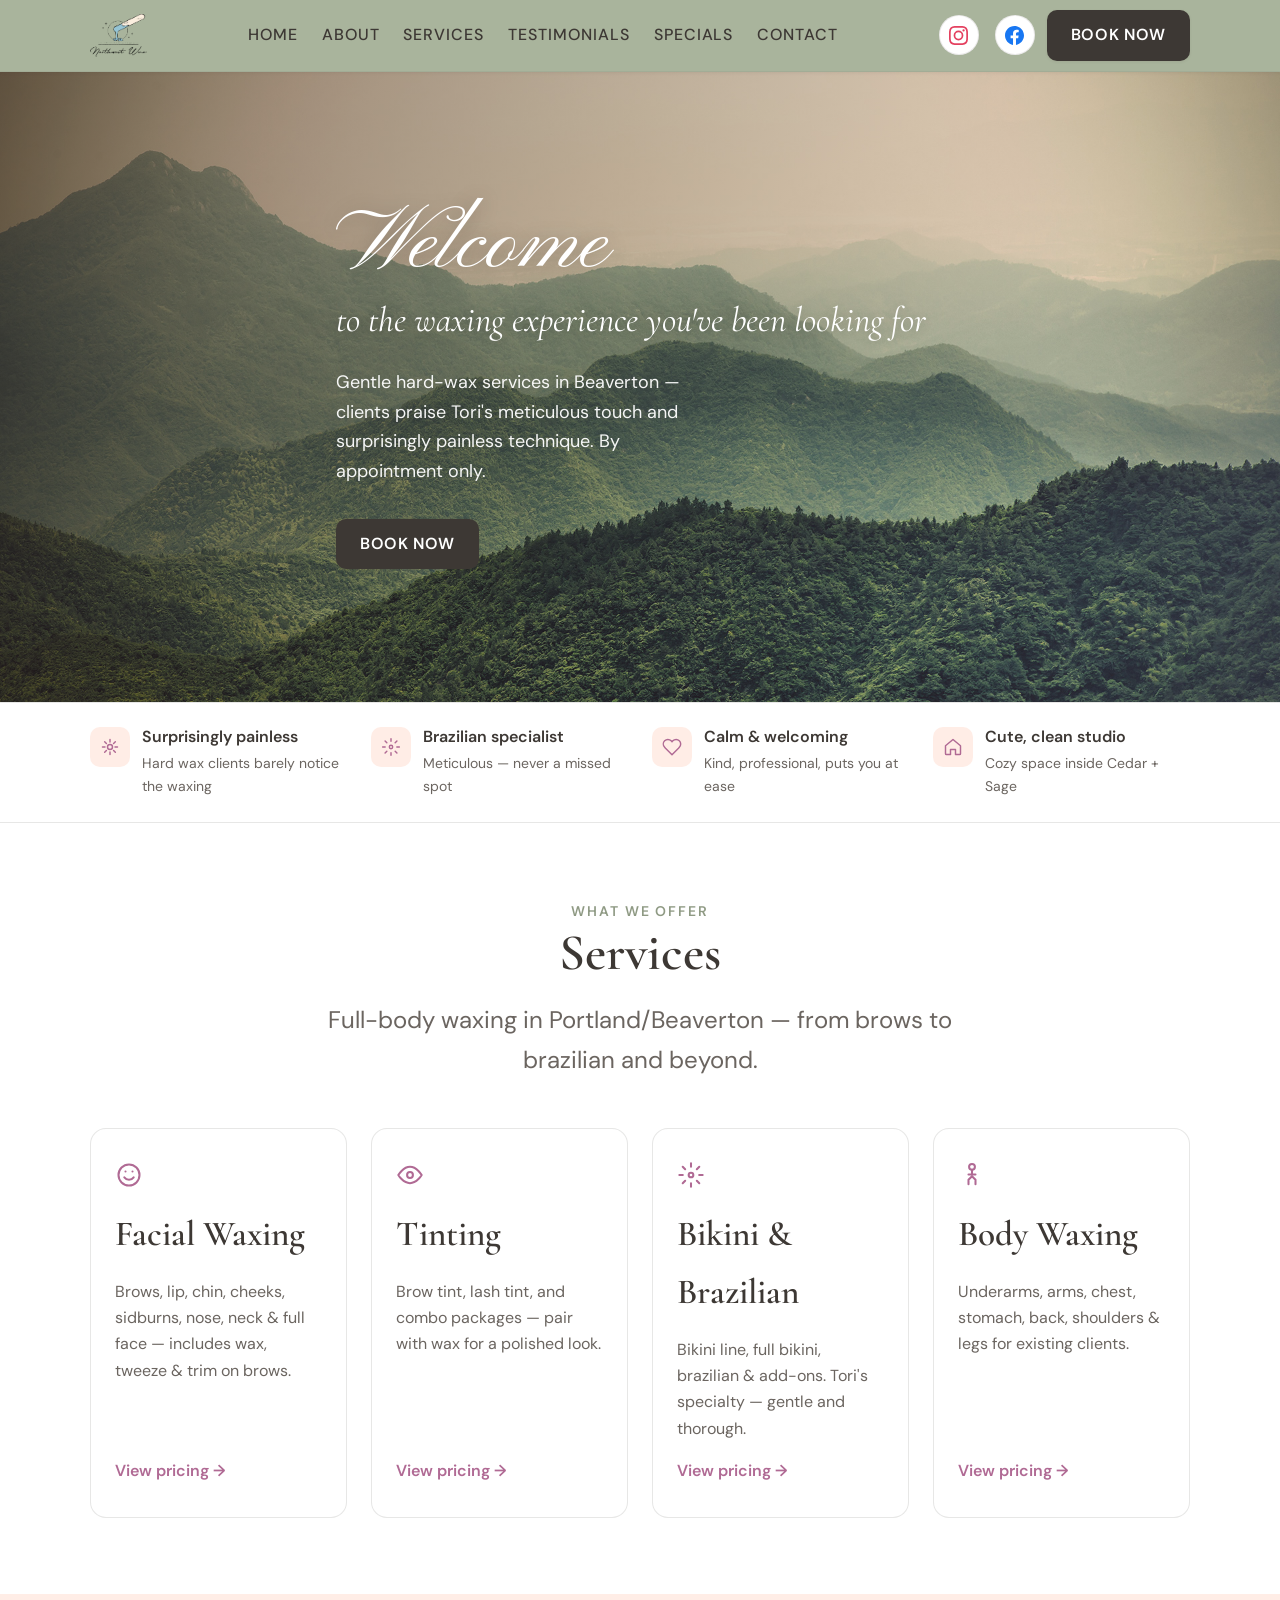
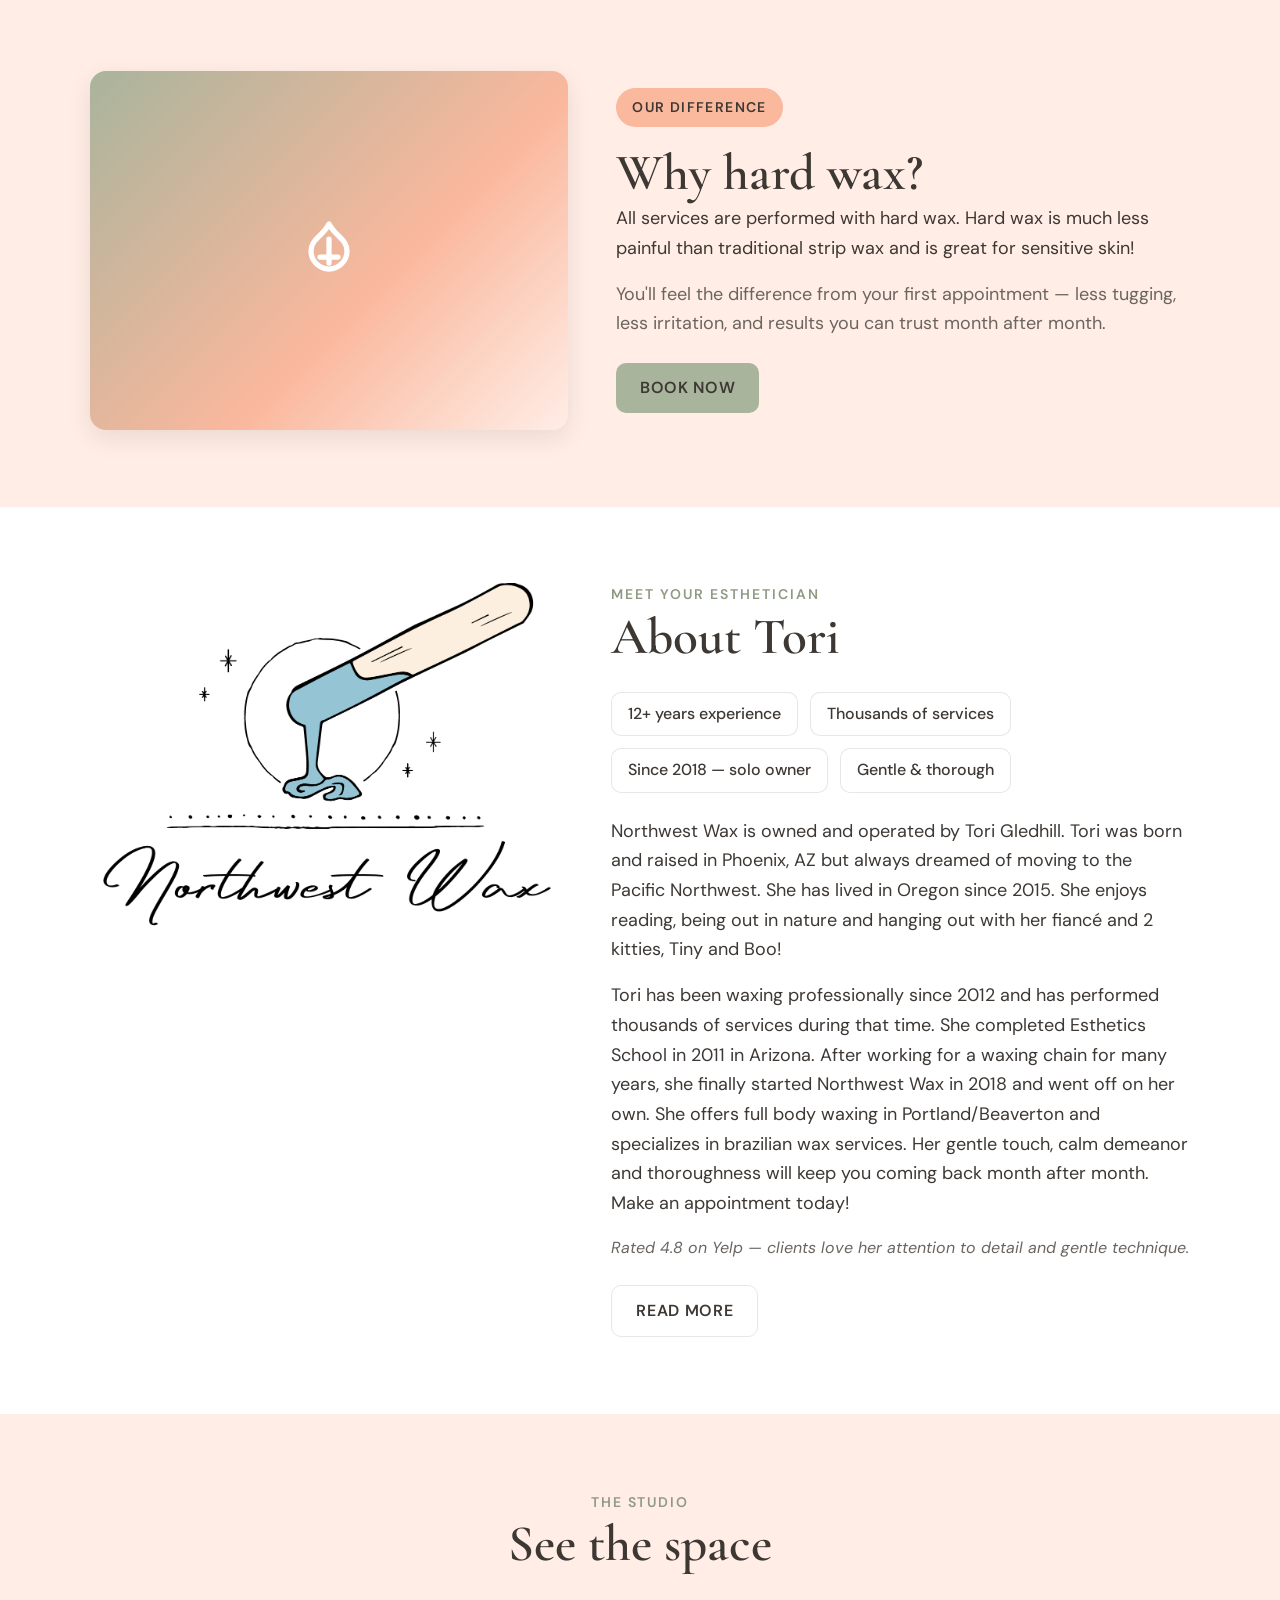
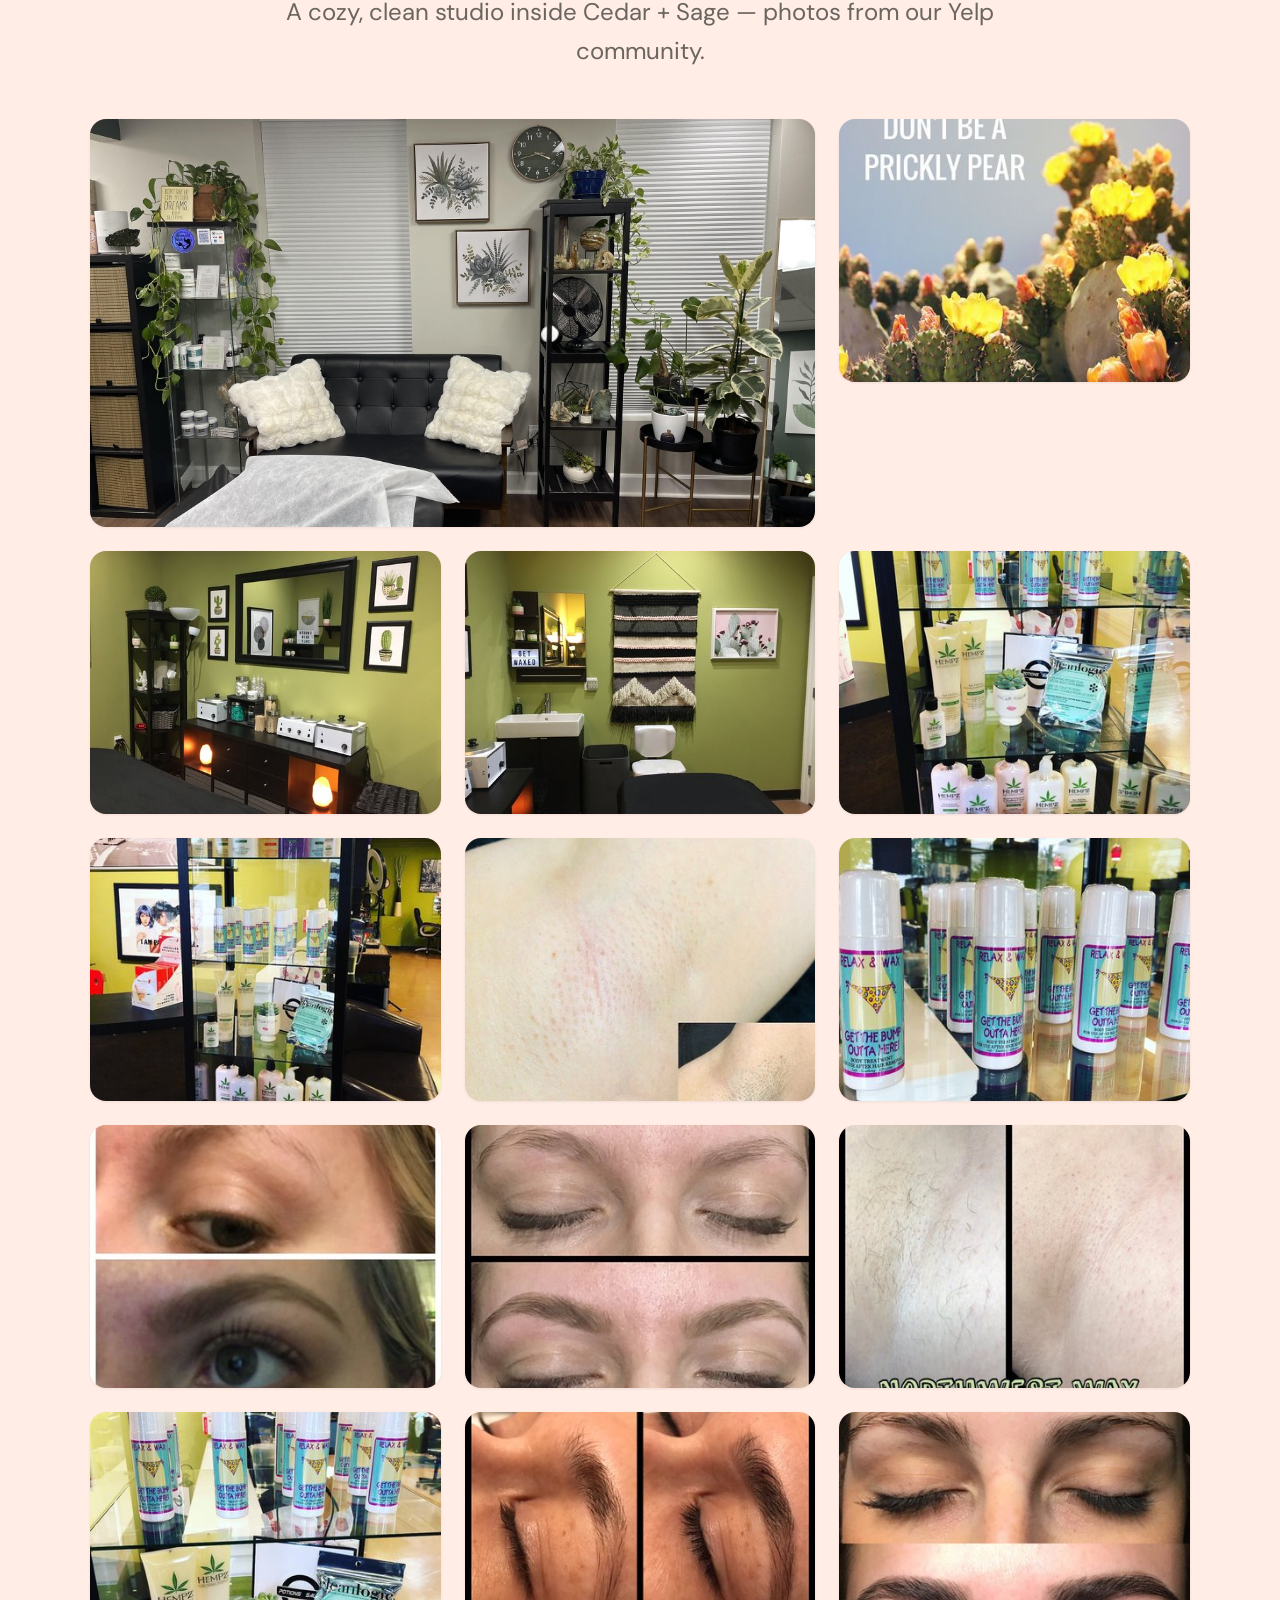
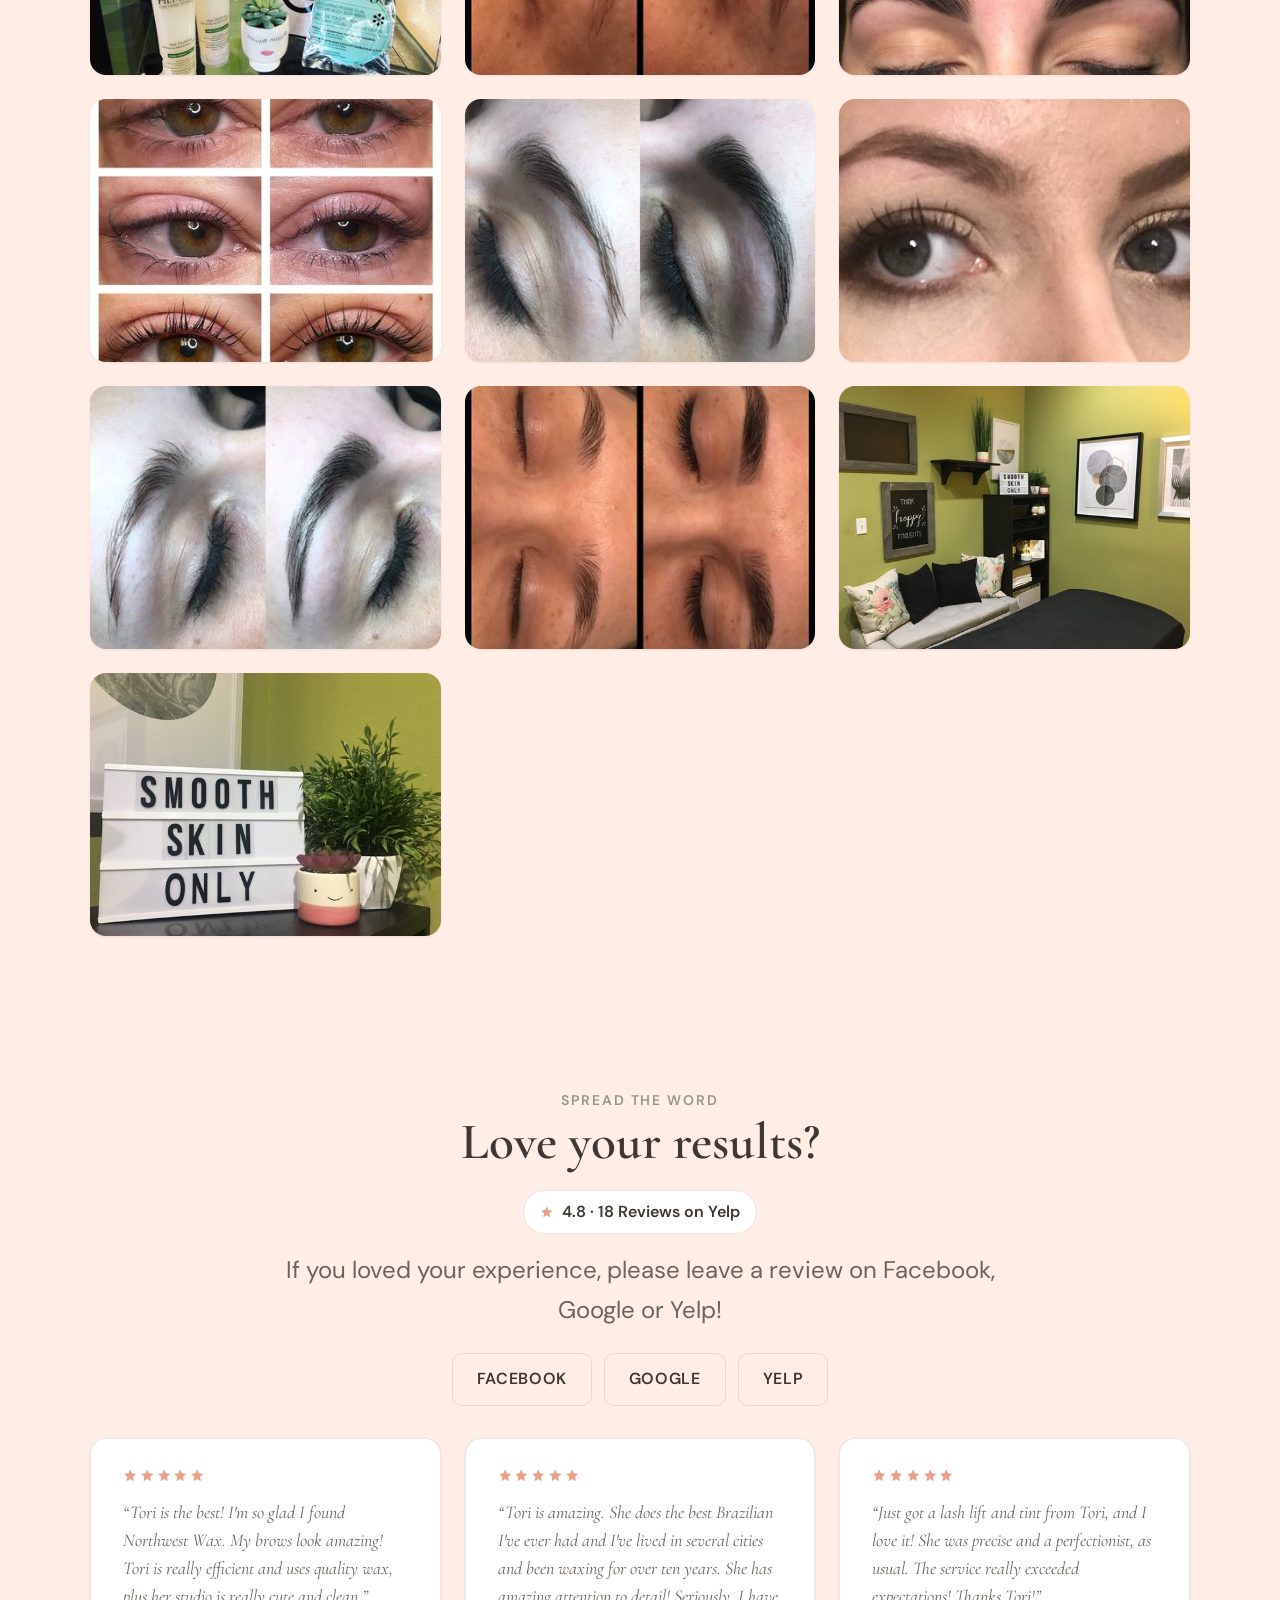
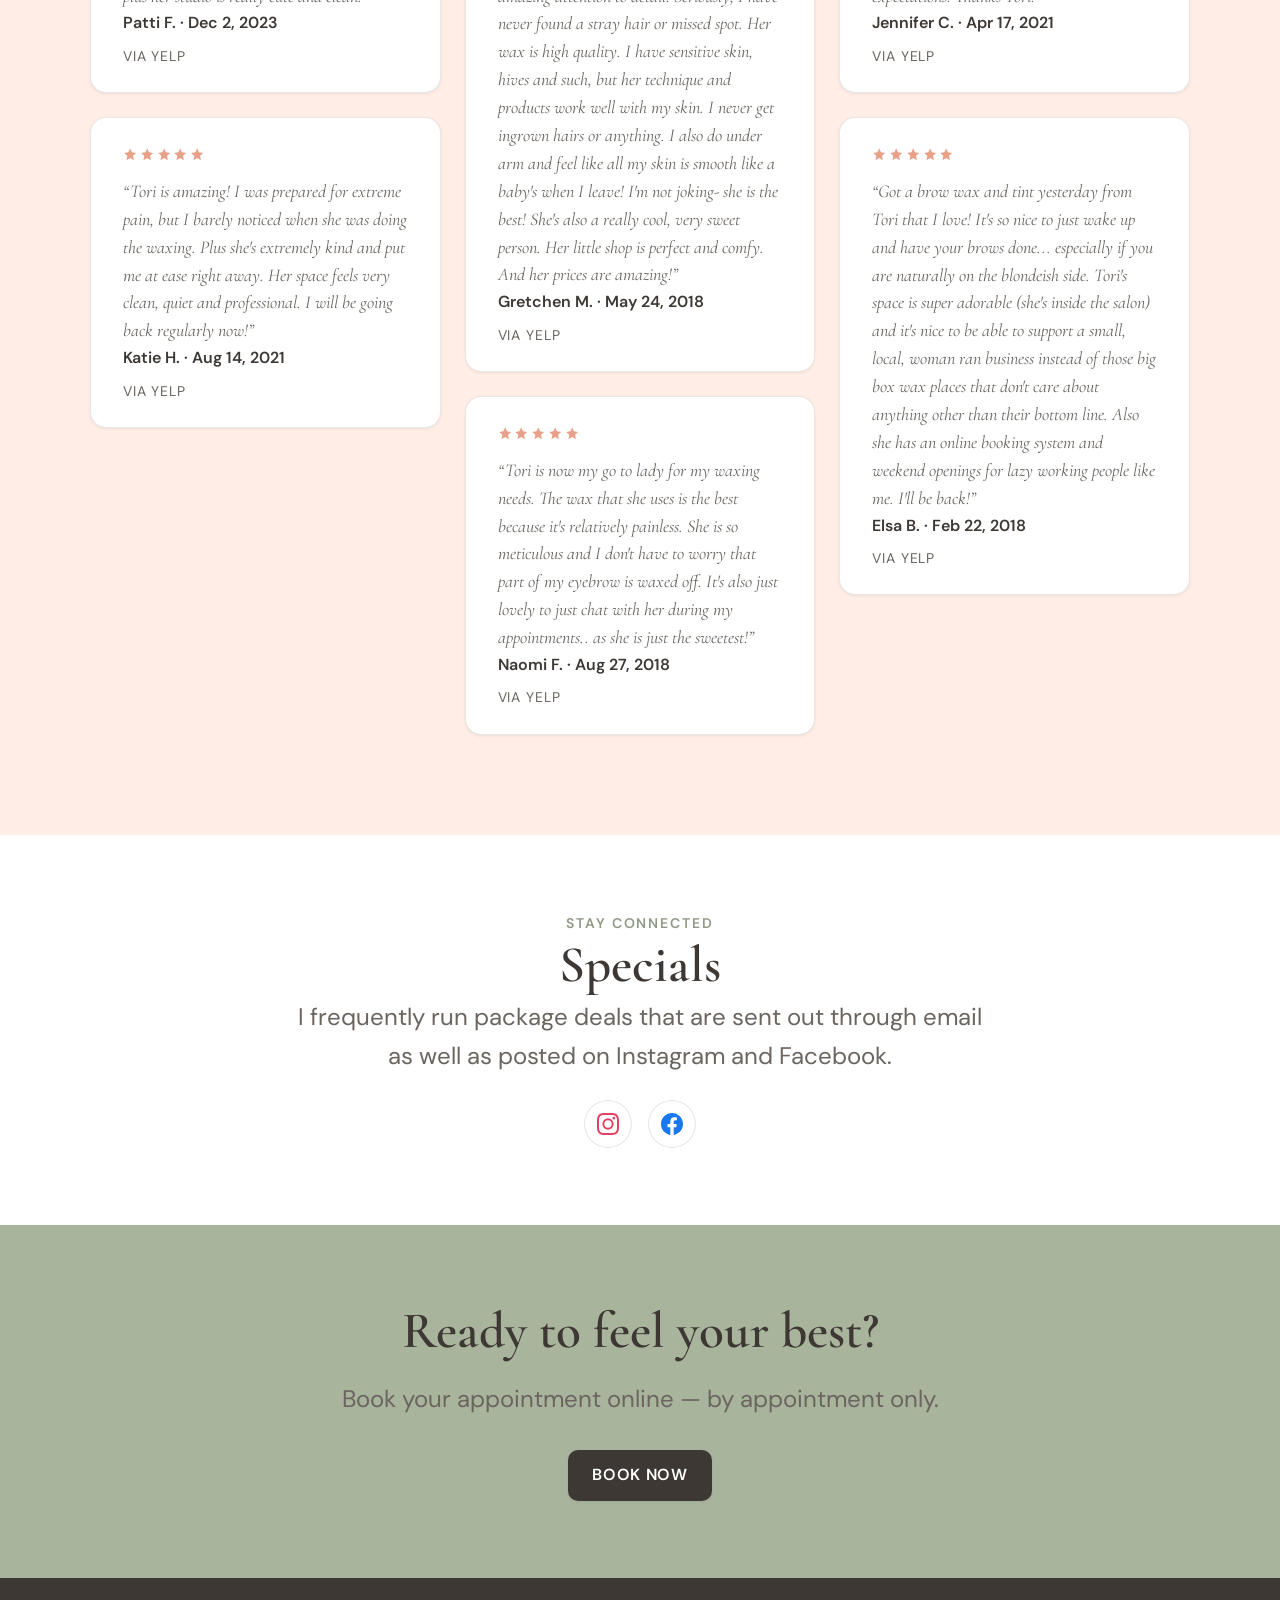
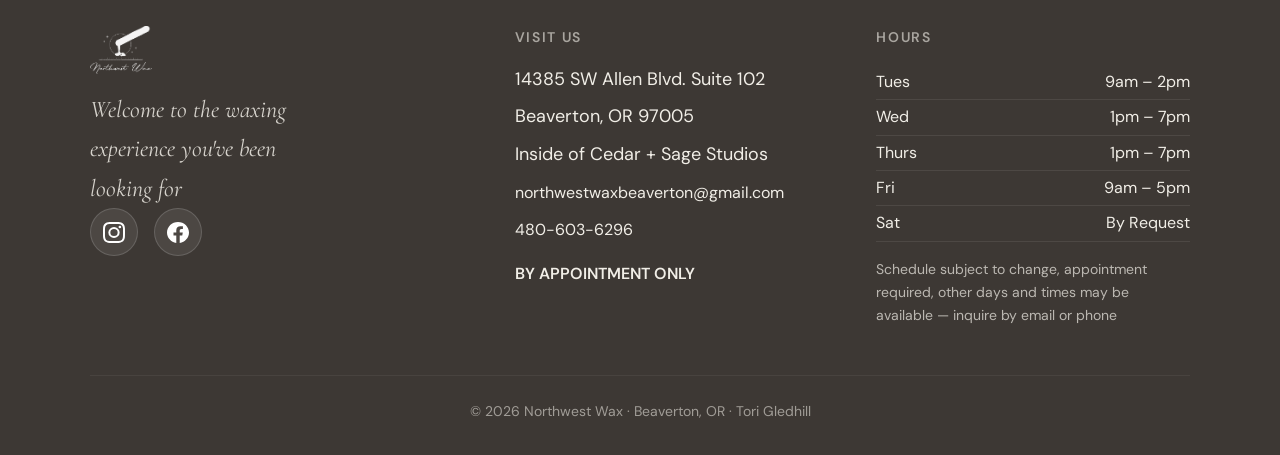
==== index.html @ 06c6ed5e "Initial commit: Northwest Wax website for Tori Gledhill. Static multi-page site with services, about" ====
<!DOCTYPE html>
<html lang="en">
<head>
  <meta charset="UTF-8">
  <meta name="viewport" content="width=device-width, initial-scale=1">
  <meta name="description" content="Northwest Wax in Beaverton, OR — professional waxing by Tori Gledhill. Hard wax, brazilian specialists, by appointment only. Book online.">
  <title>Northwest Wax | Beaverton | Tori Gledhill</title>
  <link rel="stylesheet" href="style.css">
  <link rel="icon" href="assets/images/logo.png" type="image/png">
</head>
<body>
  <svg class="svg-sprite" xmlns="http://www.w3.org/2000/svg" aria-hidden="true">
    <symbol id="icon-sparkle" viewBox="0 0 24 24" fill="none" stroke="currentColor" stroke-width="1.75" stroke-linecap="round" stroke-linejoin="round"><path d="M12 3v3M12 18v3M3 12h3M18 12h3M5.6 5.6l2.1 2.1M16.3 16.3l2.1 2.1M5.6 18.4l2.1-2.1M16.3 7.7l2.1-2.1"/><circle cx="12" cy="12" r="3"/></symbol>
    <symbol id="icon-flower" viewBox="0 0 24 24" fill="none" stroke="currentColor" stroke-width="1.75" stroke-linecap="round" stroke-linejoin="round"><circle cx="12" cy="12" r="2"/><path d="M12 2v3M12 19v3M2 12h3M19 12h3M4.9 4.9l2.1 2.1M17 17l2.1 2.1M4.9 19.1l2.1-2.1M17 7l2.1-2.1"/></symbol>
    <symbol id="icon-heart" viewBox="0 0 24 24" fill="none" stroke="currentColor" stroke-width="1.75" stroke-linecap="round" stroke-linejoin="round"><path d="M20.8 4.6a5.5 5.5 0 0 0-7.8 0L12 5.7l-1-1.1a5.5 5.5 0 0 0-7.8 7.8l1 1.1L12 21.2l7.8-7.8 1-1.1a5.5 5.5 0 0 0 0-7.8z"/></symbol>
    <symbol id="icon-home" viewBox="0 0 24 24" fill="none" stroke="currentColor" stroke-width="1.75" stroke-linecap="round" stroke-linejoin="round"><path d="M3 10.5 12 3l9 7.5V20a1 1 0 0 1-1 1h-5v-6H9v6H4a1 1 0 0 1-1-1z"/></symbol>
    <symbol id="icon-face" viewBox="0 0 24 24" fill="none" stroke="currentColor" stroke-width="1.75" stroke-linecap="round" stroke-linejoin="round"><circle cx="12" cy="12" r="9"/><path d="M8 14s1.5 2 4 2 4-2 4-2"/><line x1="9" y1="9" x2="9.01" y2="9"/><line x1="15" y1="9" x2="15.01" y2="9"/></symbol>
    <symbol id="icon-eye" viewBox="0 0 24 24" fill="none" stroke="currentColor" stroke-width="1.75" stroke-linecap="round" stroke-linejoin="round"><path d="M2 12s4-7 10-7 10 7 10 7-4 7-10 7S2 12 2 12z"/><circle cx="12" cy="12" r="2.5"/></symbol>
    <symbol id="icon-body" viewBox="0 0 24 24" fill="none" stroke="currentColor" stroke-width="1.75" stroke-linecap="round" stroke-linejoin="round"><circle cx="12" cy="5" r="2.5"/><path d="M12 7.5v4M9 20v-4l3-3 3 3v4"/><path d="M9 11.5h6"/></symbol>
    <symbol id="icon-wax" viewBox="0 0 24 24" fill="none" stroke="currentColor" stroke-width="1.75" stroke-linecap="round" stroke-linejoin="round"><path d="M12 3c-2 4-6 5-6 9a6 6 0 0 0 12 0c0-4-4-5-6-9z"/><path d="M12 8v8M9 14h6"/></symbol>
    <symbol id="icon-star" viewBox="0 0 24 24"><path fill="currentColor" d="M12 2l2.9 6.9L22 10.2l-5.2 4.5L18.2 22 12 18.2 5.8 22l1.4-7.3L2 10.2l7.1-1.3z"/></symbol>
  </svg>
  <header class="site-header">
    <div class="container site-header__inner">
      <a href="index.html" class="site-logo" aria-label="Northwest Wax home">
        <img src="assets/images/logo.png" alt="Northwest Wax logo" width="1146" height="883">
      </a>

      <nav class="site-nav" aria-label="Main navigation">
        <a href="index.html" data-nav class="is-active">Home</a>
        <a href="about.html" data-nav>About</a>
        <a href="services.html" data-nav>Services</a>
        <a href="#reviews" data-nav>Testimonials</a>
        <a href="#specials" data-nav>Specials</a>
        <a href="contact.html" data-nav>Contact</a>
      </nav>

      <div class="site-header__actions">
        <div class="header-social social-links" aria-label="Follow us on social media">
          <a href="https://www.instagram.com/northwestwax" class="social-link" target="_blank" rel="noopener noreferrer" aria-label="Instagram">
            <img src="assets/images/social-instagram.svg" alt="" class="social-icon" width="24" height="24">
          </a>
          <a href="https://www.facebook.com/northwestwaxbeaverton/" class="social-link" target="_blank" rel="noopener noreferrer" aria-label="Facebook">
            <img src="assets/images/social-facebook.svg" alt="" class="social-icon" width="24" height="24">
          </a>
        </div>
        <a href="https://my-site-103202-105206.square.site/" class="btn btn-primary site-header__cta" data-book>Book Now</a>
        <button type="button" class="nav-toggle" aria-label="Open menu" aria-expanded="false" aria-controls="mobile-nav">
          <span></span>
          <span></span>
          <span></span>
        </button>
      </div>
    </div>
  </header>

  <div class="nav-drawer" id="mobile-nav" aria-hidden="true">
    <div class="nav-drawer__backdrop" tabindex="-1"></div>
    <nav class="nav-drawer__panel" aria-label="Mobile navigation">
      <a href="index.html">Home</a>
      <a href="about.html">About</a>
      <a href="services.html">Services</a>
      <a href="#reviews">Testimonials</a>
      <a href="#specials">Specials</a>
      <a href="contact.html">Contact</a>
      <div class="nav-drawer__social social-links" aria-label="Follow us on social media">
        <a href="https://www.instagram.com/northwestwax" class="social-link" target="_blank" rel="noopener noreferrer" aria-label="Instagram">
          <img src="assets/images/social-instagram.svg" alt="" class="social-icon" width="24" height="24">
        </a>
        <a href="https://www.facebook.com/northwestwaxbeaverton/" class="social-link" target="_blank" rel="noopener noreferrer" aria-label="Facebook">
          <img src="assets/images/social-facebook.svg" alt="" class="social-icon" width="24" height="24">
        </a>
      </div>
      <a href="https://my-site-103202-105206.square.site/" class="btn btn-primary btn--block-mobile" data-book>Book Now</a>
    </nav>
  </div>

  <main>
    <!-- Hero -->
    <section class="hero" id="home" aria-label="Welcome">
      <div class="hero__bg" aria-hidden="true">
        <img src="assets/images/hero-bg.jpg" alt="" width="1920" height="1280" loading="eager">
        <div class="hero__overlay"></div>
      </div>
      <div class="container hero__content reveal">
        <p class="hero__welcome">Welcome</p>
        <h1 class="hero__tagline">to the waxing experience you've been looking for</h1>
        <p class="hero__sub">Gentle hard-wax services in Beaverton — clients praise Tori's meticulous touch and surprisingly painless technique. By appointment only.</p>
        <a href="https://my-site-103202-105206.square.site/" class="btn btn-primary btn--block-mobile" data-book>Book Now</a>
      </div>
    </section>

    <!-- Trust bar -->
    <section class="trust-bar" aria-label="Why choose Northwest Wax">
      <div class="container trust-bar__grid reveal">
        <div class="trust-item">
          <div class="trust-item__icon" aria-hidden="true"><svg class="ui-icon" viewBox="0 0 24 24" aria-hidden="true"><use href="#icon-sparkle"/></svg></div>
          <div>
            <p class="trust-item__title">Surprisingly painless</p>
            <p class="trust-item__text">Hard wax clients barely notice the waxing</p>
          </div>
        </div>
        <div class="trust-item">
          <div class="trust-item__icon" aria-hidden="true"><svg class="ui-icon" viewBox="0 0 24 24" aria-hidden="true"><use href="#icon-flower"/></svg></div>
          <div>
            <p class="trust-item__title">Brazilian specialist</p>
            <p class="trust-item__text">Meticulous — never a missed spot</p>
          </div>
        </div>
        <div class="trust-item">
          <div class="trust-item__icon" aria-hidden="true"><svg class="ui-icon" viewBox="0 0 24 24" aria-hidden="true"><use href="#icon-heart"/></svg></div>
          <div>
            <p class="trust-item__title">Calm &amp; welcoming</p>
            <p class="trust-item__text">Kind, professional, puts you at ease</p>
          </div>
        </div>
        <div class="trust-item">
          <div class="trust-item__icon" aria-hidden="true"><svg class="ui-icon" viewBox="0 0 24 24" aria-hidden="true"><use href="#icon-home"/></svg></div>
          <div>
            <p class="trust-item__title">Cute, clean studio</p>
            <p class="trust-item__text">Cozy space inside Cedar + Sage</p>
          </div>
        </div>
      </div>
    </section>

    <!-- Services overview -->
    <section class="section section--surface" id="services" aria-labelledby="services-heading">
      <div class="container">
        <header class="section__header reveal">
          <p class="section-label">What we offer</p>
          <h2 class="section-title" id="services-heading">Services</h2>
          <p class="section-lead">Full-body waxing in Portland/Beaverton — from brows to brazilian and beyond.</p>
        </header>

        <div class="services-grid">
          <article class="service-card reveal">
            <div class="service-card__icon" aria-hidden="true"><svg class="ui-icon ui-icon--lg" viewBox="0 0 24 24" aria-hidden="true"><use href="#icon-face"/></svg></div>
            <h3 class="service-card__title">Facial Waxing</h3>
            <p class="service-card__desc">Brows, lip, chin, cheeks, sidburns, nose, neck &amp; full face — includes wax, tweeze &amp; trim on brows.</p>
            <a href="services.html#facial" class="service-card__link">View pricing →</a>
          </article>
          <article class="service-card reveal">
            <div class="service-card__icon" aria-hidden="true"><svg class="ui-icon ui-icon--lg" viewBox="0 0 24 24" aria-hidden="true"><use href="#icon-eye"/></svg></div>
            <h3 class="service-card__title">Tinting</h3>
            <p class="service-card__desc">Brow tint, lash tint, and combo packages — pair with wax for a polished look.</p>
            <a href="services.html#tinting" class="service-card__link">View pricing →</a>
          </article>
          <article class="service-card reveal">
            <div class="service-card__icon" aria-hidden="true"><svg class="ui-icon ui-icon--lg" viewBox="0 0 24 24" aria-hidden="true"><use href="#icon-flower"/></svg></div>
            <h3 class="service-card__title">Bikini &amp; Brazilian</h3>
            <p class="service-card__desc">Bikini line, full bikini, brazilian &amp; add-ons. Tori's specialty — gentle and thorough.</p>
            <a href="services.html#bikini" class="service-card__link">View pricing →</a>
          </article>
          <article class="service-card reveal">
            <div class="service-card__icon" aria-hidden="true"><svg class="ui-icon ui-icon--lg" viewBox="0 0 24 24" aria-hidden="true"><use href="#icon-body"/></svg></div>
            <h3 class="service-card__title">Body Waxing</h3>
            <p class="service-card__desc">Underarms, arms, chest, stomach, back, shoulders &amp; legs for existing clients.</p>
            <a href="services.html#body" class="service-card__link">View pricing →</a>
          </article>
        </div>
      </div>
    </section>

    <!-- Hard wax feature -->
    <section class="section section--alt" id="hard-wax" aria-labelledby="hard-wax-heading">
      <div class="container feature-block reveal">
        <div class="feature-block__visual" aria-hidden="true"><svg class="ui-icon ui-icon--xl" viewBox="0 0 24 24" aria-hidden="true"><use href="#icon-wax"/></svg></div>
        <div>
          <span class="feature-block__badge">Our difference</span>
          <h2 class="section-title" id="hard-wax-heading">Why hard wax?</h2>
          <p>All services are performed with hard wax. Hard wax is much less painful than traditional strip wax and is great for sensitive skin!</p>
          <p style="margin-top: var(--space-4); color: var(--color-text-muted);">You'll feel the difference from your first appointment — less tugging, less irritation, and results you can trust month after month.</p>
          <a href="https://my-site-103202-105206.square.site/" class="btn btn-secondary" style="margin-top: var(--space-6);" data-book>Book Now</a>
        </div>
      </div>
    </section>

    <!-- About Tori -->
    <section class="section section--surface" id="about" aria-labelledby="about-heading">
      <div class="container about-grid">
        <div class="about-photo about-photo--logo reveal" aria-hidden="true">
          <img src="assets/images/logo.png" alt="" width="1146" height="883" loading="lazy">
        </div>
        <div class="reveal">
          <p class="section-label">Meet your esthetician</p>
          <h2 class="section-title" id="about-heading">About Tori</h2>
          <div class="about-highlights">
            <span class="about-highlight">12+ years experience</span>
            <span class="about-highlight">Thousands of services</span>
            <span class="about-highlight">Since 2018 — solo owner</span>
            <span class="about-highlight">Gentle &amp; thorough</span>
          </div>
          <div class="about-bio">
            <p>Northwest Wax is owned and operated by Tori Gledhill. Tori was born and raised in Phoenix, AZ but always dreamed of moving to the Pacific Northwest. She has lived in Oregon since 2015. She enjoys reading, being out in nature and hanging out with her fiancé and 2 kitties, Tiny and Boo!</p>
            <p>Tori has been waxing professionally since 2012 and has performed thousands of services during that time. She completed Esthetics School in 2011 in Arizona. After working for a waxing chain for many years, she finally started Northwest Wax in 2018 and went off on her own. She offers full body waxing in Portland/Beaverton and specializes in brazilian wax services. Her gentle touch, calm demeanor and thoroughness will keep you coming back month after month. Make an appointment today!</p>
          </div>
          <p style="margin-top: var(--space-4); font-size: var(--text-sm); color: var(--color-text-muted); font-style: italic;">Rated 4.8 on Yelp — clients love her attention to detail and gentle technique.</p>
          <a href="about.html" class="btn btn-outline" style="margin-top: var(--space-6);">Read more</a>
        </div>
      </div>
    </section>

    <!-- Gallery -->
    <section class="section section--alt" id="gallery" aria-labelledby="gallery-heading">
      <div class="container">
        <header class="section__header reveal">
          <p class="section-label">The studio</p>
          <h2 class="section-title" id="gallery-heading">See the space</h2>
          <p class="section-lead">A cozy, clean studio inside Cedar + Sage — photos from our Yelp community.</p>
        </header>
        <div class="photo-gallery reveal">
          <figure class="photo-gallery__item photo-gallery__item--featured">
            <img src="assets/images/studio-interior.jpg" alt="Northwest Wax treatment room with seating area, plants, and product display inside Cedar + Sage Studios" width="1024" height="768" loading="lazy">
          </figure>
          <figure class="photo-gallery__item"><img src="assets/images/yelp/yelp-photo-01.jpg" alt="Northwest Wax studio photo 1" width="600" height="450" loading="lazy"></figure>
          <figure class="photo-gallery__item"><img src="assets/images/yelp/yelp-photo-02.jpg" alt="Northwest Wax studio photo 2" width="600" height="450" loading="lazy"></figure>
          <figure class="photo-gallery__item"><img src="assets/images/yelp/yelp-photo-03.jpg" alt="Northwest Wax studio photo 3" width="600" height="450" loading="lazy"></figure>
          <figure class="photo-gallery__item"><img src="assets/images/yelp/yelp-photo-04.jpg" alt="Northwest Wax studio photo 4" width="600" height="450" loading="lazy"></figure>
          <figure class="photo-gallery__item"><img src="assets/images/yelp/yelp-photo-05.jpg" alt="Northwest Wax studio photo 5" width="600" height="450" loading="lazy"></figure>
          <figure class="photo-gallery__item"><img src="assets/images/yelp/yelp-photo-06.jpg" alt="Northwest Wax studio photo 6" width="600" height="450" loading="lazy"></figure>
          <figure class="photo-gallery__item"><img src="assets/images/yelp/yelp-photo-07.jpg" alt="Northwest Wax studio photo 7" width="600" height="450" loading="lazy"></figure>
          <figure class="photo-gallery__item"><img src="assets/images/yelp/yelp-photo-08.jpg" alt="Northwest Wax studio photo 8" width="600" height="450" loading="lazy"></figure>
          <figure class="photo-gallery__item"><img src="assets/images/yelp/yelp-photo-09.jpg" alt="Northwest Wax studio photo 9" width="600" height="450" loading="lazy"></figure>
          <figure class="photo-gallery__item"><img src="assets/images/yelp/yelp-photo-10.jpg" alt="Northwest Wax studio photo 10" width="600" height="450" loading="lazy"></figure>
          <figure class="photo-gallery__item"><img src="assets/images/yelp/yelp-photo-11.jpg" alt="Northwest Wax studio photo 11" width="600" height="450" loading="lazy"></figure>
          <figure class="photo-gallery__item"><img src="assets/images/yelp/yelp-photo-12.jpg" alt="Northwest Wax studio photo 12" width="600" height="450" loading="lazy"></figure>
          <figure class="photo-gallery__item"><img src="assets/images/yelp/yelp-photo-13.jpg" alt="Northwest Wax studio photo 13" width="600" height="450" loading="lazy"></figure>
          <figure class="photo-gallery__item"><img src="assets/images/yelp/yelp-photo-14.jpg" alt="Northwest Wax studio photo 14" width="600" height="450" loading="lazy"></figure>
          <figure class="photo-gallery__item"><img src="assets/images/yelp/yelp-photo-15.jpg" alt="Northwest Wax studio photo 15" width="600" height="450" loading="lazy"></figure>
          <figure class="photo-gallery__item"><img src="assets/images/yelp/yelp-photo-16.jpg" alt="Northwest Wax studio photo 16" width="600" height="450" loading="lazy"></figure>
          <figure class="photo-gallery__item"><img src="assets/images/yelp/yelp-photo-17.jpg" alt="Northwest Wax studio photo 17" width="600" height="450" loading="lazy"></figure>
          <figure class="photo-gallery__item"><img src="assets/images/yelp/yelp-photo-18.jpg" alt="Northwest Wax studio photo 18" width="600" height="450" loading="lazy"></figure>
          <figure class="photo-gallery__item"><img src="assets/images/yelp/yelp-photo-19.jpg" alt="Northwest Wax studio photo 19" width="600" height="450" loading="lazy"></figure>
          <figure class="photo-gallery__item"><img src="assets/images/yelp/yelp-photo-20.jpg" alt="Northwest Wax studio photo 20" width="600" height="450" loading="lazy"></figure>
        </div>
      </div>
    </section>

    <!-- Reviews -->
    <section class="section section--alt" id="reviews" aria-labelledby="reviews-heading">
      <div class="container">
        <header class="reviews-cta reveal">
          <p class="section-label">Spread the word</p>
          <h2 class="section-title" id="reviews-heading">Love your results?</h2>
          <a href="https://www.yelp.com/biz/northwest-wax-beaverton-2" class="yelp-badge" target="_blank" rel="noopener noreferrer"><span class="star-rating" aria-hidden="true"><svg class="ui-icon" viewBox="0 0 24 24" aria-hidden="true"><use href="#icon-star"/></svg></span> 4.8 · 18 Reviews on Yelp</a>
          <p class="section-lead">If you loved your experience, please leave a review on Facebook, Google or Yelp!</p>
          <div class="review-buttons">
            <a href="https://www.facebook.com/northwestwaxbeaverton/" class="btn btn-outline" target="_blank" rel="noopener noreferrer">Facebook</a>
            <a href="https://www.google.com/maps/search/?api=1&amp;query=Northwest+Wax+Beaverton+14385+SW+Allen+Blvd" class="btn btn-outline" target="_blank" rel="noopener noreferrer">Google</a>
            <a href="https://www.yelp.com/biz/northwest-wax-beaverton-2" class="btn btn-outline" target="_blank" rel="noopener noreferrer">Yelp</a>
          </div>
        </header>

        <div class="testimonials">
          <article class="testimonial-card reveal">
            <div class="testimonial-card__stars star-rating" aria-label="5 out of 5 stars"><svg class="ui-icon" viewBox="0 0 24 24" aria-hidden="true"><use href="#icon-star"/></svg><svg class="ui-icon" viewBox="0 0 24 24" aria-hidden="true"><use href="#icon-star"/></svg><svg class="ui-icon" viewBox="0 0 24 24" aria-hidden="true"><use href="#icon-star"/></svg><svg class="ui-icon" viewBox="0 0 24 24" aria-hidden="true"><use href="#icon-star"/></svg><svg class="ui-icon" viewBox="0 0 24 24" aria-hidden="true"><use href="#icon-star"/></svg></div>
            <blockquote class="testimonial-card__quote">Tori is the best! I'm so glad I found Northwest Wax. My brows look amazing! Tori is really efficient and uses quality wax, plus her studio is really cute and clean.</blockquote>
            <p class="testimonial-card__author">Patti F. · Dec 2, 2023</p>
            <p class="testimonial-card__source">via Yelp</p>
          </article>
          <article class="testimonial-card reveal">
            <div class="testimonial-card__stars star-rating" aria-label="5 out of 5 stars"><svg class="ui-icon" viewBox="0 0 24 24" aria-hidden="true"><use href="#icon-star"/></svg><svg class="ui-icon" viewBox="0 0 24 24" aria-hidden="true"><use href="#icon-star"/></svg><svg class="ui-icon" viewBox="0 0 24 24" aria-hidden="true"><use href="#icon-star"/></svg><svg class="ui-icon" viewBox="0 0 24 24" aria-hidden="true"><use href="#icon-star"/></svg><svg class="ui-icon" viewBox="0 0 24 24" aria-hidden="true"><use href="#icon-star"/></svg></div>
            <blockquote class="testimonial-card__quote">Tori is amazing! I was prepared for extreme pain, but I barely noticed when she was doing the waxing. Plus she's extremely kind and put me at ease right away. Her space feels very clean, quiet and professional. I will be going back regularly now!</blockquote>
            <p class="testimonial-card__author">Katie H. · Aug 14, 2021</p>
            <p class="testimonial-card__source">via Yelp</p>
          </article>
          <article class="testimonial-card reveal">
            <div class="testimonial-card__stars star-rating" aria-label="5 out of 5 stars"><svg class="ui-icon" viewBox="0 0 24 24" aria-hidden="true"><use href="#icon-star"/></svg><svg class="ui-icon" viewBox="0 0 24 24" aria-hidden="true"><use href="#icon-star"/></svg><svg class="ui-icon" viewBox="0 0 24 24" aria-hidden="true"><use href="#icon-star"/></svg><svg class="ui-icon" viewBox="0 0 24 24" aria-hidden="true"><use href="#icon-star"/></svg><svg class="ui-icon" viewBox="0 0 24 24" aria-hidden="true"><use href="#icon-star"/></svg></div>
            <blockquote class="testimonial-card__quote">Tori is amazing. She does the best Brazilian I've ever had and I've lived in several cities and been waxing for over ten years. She has amazing attention to detail! Seriously, I have never found a stray hair or missed spot. Her wax is high quality. I have sensitive skin, hives and such, but her technique and products work well with my skin. I never get ingrown hairs or anything. I also do under arm and feel like all my skin is smooth like a baby's when I leave! I'm not joking- she is the best! She's also a really cool, very sweet person. Her little shop is perfect and comfy. And her prices are amazing!</blockquote>
            <p class="testimonial-card__author">Gretchen M. · May 24, 2018</p>
            <p class="testimonial-card__source">via Yelp</p>
          </article>
          <article class="testimonial-card reveal">
            <div class="testimonial-card__stars star-rating" aria-label="5 out of 5 stars"><svg class="ui-icon" viewBox="0 0 24 24" aria-hidden="true"><use href="#icon-star"/></svg><svg class="ui-icon" viewBox="0 0 24 24" aria-hidden="true"><use href="#icon-star"/></svg><svg class="ui-icon" viewBox="0 0 24 24" aria-hidden="true"><use href="#icon-star"/></svg><svg class="ui-icon" viewBox="0 0 24 24" aria-hidden="true"><use href="#icon-star"/></svg><svg class="ui-icon" viewBox="0 0 24 24" aria-hidden="true"><use href="#icon-star"/></svg></div>
            <blockquote class="testimonial-card__quote">Tori is now my go to lady for my waxing needs. The wax that she uses is the best because it's relatively painless. She is so meticulous and I don't have to worry that part of my eyebrow is waxed off. It's also just lovely to just chat with her during my appointments.. as she is just the sweetest!</blockquote>
            <p class="testimonial-card__author">Naomi F. · Aug 27, 2018</p>
            <p class="testimonial-card__source">via Yelp</p>
          </article>
          <article class="testimonial-card reveal">
            <div class="testimonial-card__stars star-rating" aria-label="5 out of 5 stars"><svg class="ui-icon" viewBox="0 0 24 24" aria-hidden="true"><use href="#icon-star"/></svg><svg class="ui-icon" viewBox="0 0 24 24" aria-hidden="true"><use href="#icon-star"/></svg><svg class="ui-icon" viewBox="0 0 24 24" aria-hidden="true"><use href="#icon-star"/></svg><svg class="ui-icon" viewBox="0 0 24 24" aria-hidden="true"><use href="#icon-star"/></svg><svg class="ui-icon" viewBox="0 0 24 24" aria-hidden="true"><use href="#icon-star"/></svg></div>
            <blockquote class="testimonial-card__quote">Just got a lash lift and tint from Tori, and I love it! She was precise and a perfectionist, as usual. The service really exceeded expectations! Thanks Tori!</blockquote>
            <p class="testimonial-card__author">Jennifer C. · Apr 17, 2021</p>
            <p class="testimonial-card__source">via Yelp</p>
          </article>
          <article class="testimonial-card reveal">
            <div class="testimonial-card__stars star-rating" aria-label="5 out of 5 stars"><svg class="ui-icon" viewBox="0 0 24 24" aria-hidden="true"><use href="#icon-star"/></svg><svg class="ui-icon" viewBox="0 0 24 24" aria-hidden="true"><use href="#icon-star"/></svg><svg class="ui-icon" viewBox="0 0 24 24" aria-hidden="true"><use href="#icon-star"/></svg><svg class="ui-icon" viewBox="0 0 24 24" aria-hidden="true"><use href="#icon-star"/></svg><svg class="ui-icon" viewBox="0 0 24 24" aria-hidden="true"><use href="#icon-star"/></svg></div>
            <blockquote class="testimonial-card__quote">Got a brow wax and tint yesterday from Tori that I love! It's so nice to just wake up and have your brows done... especially if you are naturally on the blondeish side. Tori's space is super adorable (she's inside the salon) and it's nice to be able to support a small, local, woman ran business instead of those big box wax places that don't care about anything other than their bottom line. Also she has an online booking system and weekend openings for lazy working people like me. I'll be back!</blockquote>
            <p class="testimonial-card__author">Elsa B. · Feb 22, 2018</p>
            <p class="testimonial-card__source">via Yelp</p>
          </article>
        </div>
      </div>
    </section>

    <!-- Specials / social -->
    <section class="section section--surface social-section" id="specials" aria-labelledby="specials-heading">
      <div class="container reveal">
        <p class="section-label">Stay connected</p>
        <h2 class="section-title" id="specials-heading">Specials</h2>
        <p class="section-lead" style="margin-inline: auto;">I frequently run package deals that are sent out through email as well as posted on Instagram and Facebook.</p>
        <div class="social-links" aria-label="Social media">
          <a href="https://www.instagram.com/northwestwax" class="social-link" target="_blank" rel="noopener noreferrer" aria-label="Follow Northwest Wax on Instagram">
            <img src="assets/images/social-instagram.svg" alt="" class="social-icon" width="24" height="24" loading="lazy">
          </a>
          <a href="https://www.facebook.com/northwestwaxbeaverton/" class="social-link" target="_blank" rel="noopener noreferrer" aria-label="Follow Northwest Wax on Facebook">
            <img src="assets/images/social-facebook.svg" alt="" class="social-icon" width="24" height="24" loading="lazy">
          </a>
        </div>
      </div>
    </section>

    <!-- Book CTA -->
    <section class="section cta-band" id="book" aria-labelledby="book-heading">
      <div class="container reveal">
        <h2 class="section-title" id="book-heading">Ready to feel your best?</h2>
        <p class="section-lead">Book your appointment online — by appointment only.</p>
        <a href="https://my-site-103202-105206.square.site/" class="btn btn-primary btn--block-mobile" data-book>Book Now</a>
      </div>
    </section>
  </main>

  <footer class="site-footer" id="contact">
    <div class="container">
      <div class="footer-grid">
        <div>
          <a href="index.html" class="footer-logo">
            <img src="assets/images/logo.png" alt="Northwest Wax" width="1146" height="883" loading="lazy">
          </a>
          <p class="footer-tagline">Welcome to the waxing experience you've been looking for</p>
          <div class="footer-social social-links" aria-label="Follow us on social media">
            <a href="https://www.instagram.com/northwestwax" class="social-link" target="_blank" rel="noopener noreferrer" aria-label="Instagram">
              <img src="assets/images/social-instagram-white.svg" alt="" class="social-icon" width="24" height="24" loading="lazy">
            </a>
            <a href="https://www.facebook.com/northwestwaxbeaverton/" class="social-link" target="_blank" rel="noopener noreferrer" aria-label="Facebook">
              <img src="assets/images/social-facebook-white.svg" alt="" class="social-icon" width="24" height="24" loading="lazy">
            </a>
          </div>
        </div>
        <div>
          <p class="footer-heading">Visit us</p>
          <ul class="footer-list">
            <li>14385 SW Allen Blvd. Suite 102</li>
            <li>Beaverton, OR 97005</li>
            <li>Inside of Cedar + Sage Studios</li>
            <li><a href="mailto:northwestwaxbeaverton@gmail.com">northwestwaxbeaverton@gmail.com</a></li>
            <li><a href="tel:+14806036296">480-603-6296</a></li>
          </ul>
          <p style="margin-top: var(--space-4); font-size: var(--text-sm); font-weight: 600;">BY APPOINTMENT ONLY</p>
        </div>
        <div>
          <p class="footer-heading">Hours</p>
          <ul class="footer-hours">
            <li><span>Tues</span><span>9am – 2pm</span></li>
            <li><span>Wed</span><span>1pm – 7pm</span></li>
            <li><span>Thurs</span><span>1pm – 7pm</span></li>
            <li><span>Fri</span><span>9am – 5pm</span></li>
            <li><span>Sat</span><span>By Request</span></li>
          </ul>
          <p style="margin-top: var(--space-4); font-size: var(--text-xs); opacity: 0.7;">Schedule subject to change, appointment required, other days and times may be available — inquire by email or phone</p>
        </div>
      </div>
      <div class="footer-bottom">
        <p>&copy; <span id="year"></span> Northwest Wax · Beaverton, OR · Tori Gledhill</p>
      </div>
    </div>
  </footer>

  <script src="main.js"></script>
  <script>document.getElementById('year').textContent = new Date().getFullYear();</script>
</body>
</html>
---- style.css ----
/* Northwest Wax — Design System */

@import url('https://fonts.googleapis.com/css2?family=Cormorant+Garamond:ital,wght@0,400;0,600;0,700;1,400&family=DM+Sans:ital,opsz,wght@0,9..40,400;0,9..40,500;0,9..40,600;1,9..40,400&family=Pinyon+Script&display=swap');

:root {
  --font-display: 'Cormorant Garamond', Georgia, serif;
  --font-body: 'DM Sans', system-ui, sans-serif;
  --font-accent: 'Pinyon Script', cursive;

  --text-xs: clamp(0.75rem, 0.7rem + 0.25vw, 0.875rem);
  --text-sm: clamp(0.875rem, 0.8rem + 0.35vw, 1rem);
  --text-base: clamp(1rem, 0.95rem + 0.25vw, 1.125rem);
  --text-lg: clamp(1.125rem, 1rem + 0.75vw, 1.5rem);
  --text-xl: clamp(1.5rem, 1.2rem + 1.25vw, 2.25rem);
  --text-2xl: clamp(2rem, 1.2rem + 2.5vw, 3.5rem);
  --text-hero: clamp(2.5rem, 1rem + 5vw, 5rem);

  --color-bg: #fff9eb;
  --color-surface: #ffffff;
  --color-surface-alt: #ffede6;
  --color-border: oklch(from var(--color-text) l c h / 0.12);
  --color-text: #3d3834;
  --color-text-muted: #6b6560;
  --color-primary: #a9b49c;
  --color-primary-hover: #8f9a84;
  --color-accent: #fab89d;
  --color-accent-deep: #e8a088;
  --color-accent-mauve: #b06a94;
  --color-success: #5a7d5e;
  --color-error: #c45c4a;

  --space-1: 0.25rem;
  --space-2: 0.5rem;
  --space-3: 0.75rem;
  --space-4: 1rem;
  --space-6: 1.5rem;
  --space-8: 2rem;
  --space-12: 3rem;
  --space-16: 4rem;
  --space-24: 6rem;
  --content-width: 1100px;
  --radius-sm: 0.375rem;
  --radius-md: 0.625rem;
  --radius-lg: 1rem;
  --transition: 180ms cubic-bezier(0.16, 1, 0.3, 1);

  --header-height: 4.5rem;
  --shadow-sm: 0 1px 3px oklch(0.3 0.02 50 / 0.08);
  --shadow-md: 0 8px 24px oklch(0.3 0.02 50 / 0.1);
}

*,
*::before,
*::after {
  box-sizing: border-box;
}

html {
  scroll-behavior: smooth;
}

body {
  margin: 0;
  font-family: var(--font-body);
  font-size: var(--text-base);
  line-height: 1.65;
  color: var(--color-text);
  background: var(--color-bg);
  -webkit-font-smoothing: antialiased;
}

img {
  max-width: 100%;
  height: auto;
  display: block;
}

a {
  color: inherit;
  text-decoration: none;
}

ul {
  list-style: none;
  margin: 0;
  padding: 0;
}

h1, h2, h3, h4, p {
  margin: 0;
}

.sr-only {
  position: absolute;
  width: 1px;
  height: 1px;
  padding: 0;
  margin: -1px;
  overflow: hidden;
  clip: rect(0, 0, 0, 0);
  white-space: nowrap;
  border: 0;
}

.container {
  width: min(100% - var(--space-8), var(--content-width));
  margin-inline: auto;
}

/* ——— Typography ——— */

.heading-display {
  font-family: var(--font-display);
  font-weight: 600;
  line-height: 1.15;
  letter-spacing: -0.02em;
}

.heading-script {
  font-family: var(--font-accent);
  font-weight: 400;
  line-height: 1;
}

.section-label {
  font-size: var(--text-xs);
  font-weight: 600;
  letter-spacing: 0.14em;
  text-transform: uppercase;
  color: var(--color-primary-hover);
}

.section-title {
  font-family: var(--font-display);
  font-size: var(--text-2xl);
  font-weight: 600;
  line-height: 1.2;
  color: var(--color-text);
}

.section-lead {
  font-size: var(--text-lg);
  color: var(--color-text-muted);
  max-width: 42ch;
}

/* ——— Buttons ——— */

.btn {
  display: inline-flex;
  align-items: center;
  justify-content: center;
  gap: var(--space-2);
  min-height: 2.75rem;
  min-width: 2.75rem;
  padding: 0.75rem 1.5rem;
  font-family: var(--font-body);
  font-size: var(--text-sm);
  font-weight: 600;
  letter-spacing: 0.04em;
  text-transform: uppercase;
  border: none;
  border-radius: var(--radius-md);
  cursor: pointer;
  transition:
    transform var(--transition),
    background-color var(--transition),
    box-shadow var(--transition);
}

.btn:hover {
  transform: translateY(-1px);
}

.btn:active {
  transform: scale(0.98);
}

.btn-primary {
  background: var(--color-text);
  color: var(--color-surface);
  box-shadow: var(--shadow-sm);
}

.btn-primary:hover {
  background: #2a2623;
  box-shadow: var(--shadow-md);
}

.btn-secondary {
  background: var(--color-primary);
  color: var(--color-text);
}

.btn-secondary:hover {
  background: var(--color-primary-hover);
}

.btn-outline {
  background: transparent;
  color: var(--color-text);
  border: 1.5px solid var(--color-border);
}

.btn-outline:hover {
  border-color: var(--color-text);
  background: var(--color-surface);
}

@media (max-width: 767px) {
  .btn--block-mobile {
    width: 100%;
  }
}

/* ——— Header ——— */

.site-header {
  position: sticky;
  top: 0;
  z-index: 100;
  height: var(--header-height);
  background: var(--color-primary);
  border-bottom: 1px solid oklch(from var(--color-text) l c h / 0.06);
  box-shadow: var(--shadow-sm);
}

.site-header__inner {
  display: flex;
  align-items: center;
  justify-content: space-between;
  height: 100%;
  gap: var(--space-4);
}

.site-logo img {
  height: 2.75rem;
  width: auto;
  object-fit: contain;
}

.site-nav {
  display: none;
  align-items: center;
  gap: var(--space-6);
}

.site-nav a {
  font-size: var(--text-sm);
  font-weight: 500;
  letter-spacing: 0.06em;
  text-transform: uppercase;
  color: var(--color-text);
  position: relative;
  padding: var(--space-2) 0;
}

.site-nav a::after {
  content: '';
  position: absolute;
  left: 0;
  bottom: 0;
  width: 0;
  height: 2px;
  background: var(--color-accent-deep);
  transition: width var(--transition);
}

.site-nav a:hover::after,
.site-nav a.is-active::after {
  width: 100%;
}

.site-nav a.is-active {
  font-weight: 600;
}

.site-header__actions {
  display: flex;
  align-items: center;
  gap: var(--space-3);
}

.header-social {
  display: none;
  align-items: center;
  align-self: center;
  gap: var(--space-2);
  justify-content: center;
}

.header-social .social-link {
  width: 2.5rem;
  height: 2.5rem;
  margin: 0;
  background: var(--color-surface);
  border: 1px solid oklch(from var(--color-text) l c h / 0.1);
}

.header-social .social-link img,
.header-social .social-link .social-icon {
  width: 1.2rem;
  height: 1.2rem;
}

.header-social .social-link:hover {
  transform: translateY(-1px);
  box-shadow: var(--shadow-sm);
}


.nav-drawer__social {
  display: flex;
  gap: var(--space-3);
  padding-block: var(--space-2) var(--space-4);
  margin-bottom: var(--space-2);
  border-bottom: 1px solid var(--color-border);
}

.nav-drawer__social .social-link {
  width: 2.75rem;
  height: 2.75rem;
}

.site-header__cta {
  display: none;
}

.nav-toggle {
  display: flex;
  flex-direction: column;
  justify-content: center;
  gap: 5px;
  width: 2.75rem;
  height: 2.75rem;
  padding: var(--space-2);
  background: transparent;
  border: none;
  cursor: pointer;
  border-radius: var(--radius-sm);
}

.nav-toggle span {
  display: block;
  height: 2px;
  width: 100%;
  background: var(--color-text);
  border-radius: 2px;
  transition: transform var(--transition), opacity var(--transition);
}

.nav-toggle[aria-expanded='true'] span:nth-child(1) {
  transform: translateY(7px) rotate(45deg);
}

.nav-toggle[aria-expanded='true'] span:nth-child(2) {
  opacity: 0;
}

.nav-toggle[aria-expanded='true'] span:nth-child(3) {
  transform: translateY(-7px) rotate(-45deg);
}

.nav-drawer {
  position: fixed;
  inset: 0;
  z-index: 200;
  pointer-events: none;
  visibility: hidden;
}

.nav-drawer.is-open {
  pointer-events: auto;
  visibility: visible;
}

.nav-drawer__backdrop {
  position: absolute;
  inset: 0;
  background: oklch(0.2 0.02 50 / 0.45);
  opacity: 0;
  transition: opacity var(--transition);
}

.nav-drawer.is-open .nav-drawer__backdrop {
  opacity: 1;
}

.nav-drawer__panel {
  position: absolute;
  top: 0;
  right: 0;
  width: min(85vw, 320px);
  height: 100%;
  background: var(--color-surface);
  padding: calc(var(--header-height) + var(--space-6)) var(--space-6) var(--space-8);
  display: flex;
  flex-direction: column;
  gap: var(--space-4);
  transform: translateX(100%);
  transition: transform 280ms cubic-bezier(0.16, 1, 0.3, 1);
  box-shadow: var(--shadow-md);
}

.nav-drawer.is-open .nav-drawer__panel {
  transform: translateX(0);
}

.nav-drawer__panel a {
  font-size: var(--text-lg);
  font-weight: 500;
  padding: var(--space-3) 0;
  border-bottom: 1px solid var(--color-border);
}

@media (min-width: 768px) and (max-width: 1024px) {
  .site-nav {
    gap: var(--space-4);
  }

  .site-nav a {
    font-size: 0.8125rem;
    letter-spacing: 0.04em;
  }
}

@media (min-width: 768px) {
  .site-nav {
    display: flex;
  }

  .header-social {
    display: flex;
  }

  .site-header__cta {
    display: inline-flex;
  }

  .nav-toggle,
  .nav-drawer {
    display: none;
  }
}

/* ——— Hero ——— */

.hero {
  position: relative;
  min-height: clamp(28rem, 70vh, 40rem);
  display: flex;
  align-items: center;
  overflow: hidden;
}

.hero__bg {
  position: absolute;
  inset: 0;
  z-index: 0;
}

.hero__bg img {
  width: 100%;
  height: 100%;
  object-fit: cover;
}

.hero__overlay {
  position: absolute;
  inset: 0;
  background: linear-gradient(
    105deg,
    oklch(0.25 0.03 50 / 0.55) 0%,
    oklch(0.35 0.04 80 / 0.35) 45%,
    oklch(0.92 0.02 85 / 0.15) 100%
  );
}

.hero__content {
  position: relative;
  z-index: 1;
  padding-block: var(--space-16);
  color: var(--color-surface);
  max-width: 38rem;
}

.hero__welcome {
  font-family: var(--font-accent);
  font-size: clamp(3rem, 2rem + 6vw, 5.5rem);
  line-height: 0.95;
  margin-bottom: var(--space-2);
  text-shadow: 0 2px 20px oklch(0 0 0 / 0.25);
}

.hero__tagline {
  font-family: var(--font-display);
  font-size: var(--text-xl);
  font-weight: 400;
  font-style: italic;
  line-height: 1.35;
  margin-bottom: var(--space-6);
  text-shadow: 0 1px 12px oklch(0 0 0 / 0.2);
}

.hero__sub {
  font-size: var(--text-base);
  opacity: 0.95;
  margin-bottom: var(--space-8);
  max-width: 32ch;
}

/* ——— Trust bar ——— */

.trust-bar {
  background: var(--color-surface);
  border-block: 1px solid var(--color-border);
  padding-block: var(--space-6);
}

.trust-bar__grid {
  display: grid;
  grid-template-columns: 1fr;
  gap: var(--space-6);
}

@media (min-width: 640px) {
  .trust-bar__grid {
    grid-template-columns: repeat(2, 1fr);
  }
}

@media (min-width: 900px) {
  .trust-bar__grid {
    grid-template-columns: repeat(4, 1fr);
  }
}

.trust-item {
  display: flex;
  align-items: flex-start;
  gap: var(--space-3);
  text-align: left;
}

.trust-item__icon {
  flex-shrink: 0;
  width: 2.5rem;
  height: 2.5rem;
  display: flex;
  align-items: center;
  justify-content: center;
  background: var(--color-surface-alt);
  border-radius: var(--radius-md);
  color: var(--color-accent-mauve);
}

/* ——— UI icons (SVG sprite) ——— */

.svg-sprite {
  position: absolute;
  width: 0;
  height: 0;
  overflow: hidden;
}

.ui-icon {
  width: 1.25rem;
  height: 1.25rem;
  flex-shrink: 0;
  color: inherit;
}

.ui-icon--lg {
  width: 1.75rem;
  height: 1.75rem;
}

.ui-icon--xl {
  width: 4.5rem;
  height: 4.5rem;
  color: var(--color-surface);
}

.feature-block__visual {
  color: var(--color-surface);
}

.star-rating {
  display: inline-flex;
  align-items: center;
  gap: 0.15rem;
  color: var(--color-accent-deep);
}

.star-rating .ui-icon {
  width: 0.9rem;
  height: 0.9rem;
}

.yelp-badge .star-rating .ui-icon {
  width: 0.85rem;
  height: 0.85rem;
}

.trust-item__title {
  font-size: var(--text-sm);
  font-weight: 600;
  line-height: 1.3;
}

.trust-item__text {
  font-size: var(--text-xs);
  color: var(--color-text-muted);
  margin-top: var(--space-1);
}

/* ——— Sections ——— */

.section {
  padding-block: clamp(3rem, 6vw, 6rem);
}

main section[id] {
  scroll-margin-top: calc(var(--header-height) + var(--space-4));
}

.section--alt {
  background: var(--color-surface-alt);
}

.section--surface {
  background: var(--color-surface);
}

.section__header {
  text-align: center;
  margin-bottom: var(--space-12);
}

.section__header .section-lead {
  margin-inline: auto;
  margin-top: var(--space-4);
}

/* ——— Service cards ——— */

.services-grid {
  display: grid;
  grid-template-columns: 1fr;
  gap: var(--space-6);
}

@media (min-width: 640px) {
  .services-grid {
    grid-template-columns: repeat(2, 1fr);
  }
}

@media (min-width: 900px) {
  .services-grid {
    grid-template-columns: repeat(4, 1fr);
  }
}

.service-card {
  background: var(--color-surface);
  border: 1px solid var(--color-border);
  border-radius: var(--radius-lg);
  padding: var(--space-8) var(--space-6);
  display: flex;
  flex-direction: column;
  gap: var(--space-4);
  transition: transform var(--transition), box-shadow var(--transition);
}

.service-card:hover {
  transform: translateY(-2px);
  box-shadow: var(--shadow-md);
}

.service-card__icon {
  display: flex;
  align-items: center;
  color: var(--color-accent-mauve);
}

.service-card__title {
  font-family: var(--font-display);
  font-size: var(--text-xl);
  font-weight: 600;
}

.service-card__desc {
  font-size: var(--text-sm);
  color: var(--color-text-muted);
  flex: 1;
}

.service-card__link {
  font-size: var(--text-sm);
  font-weight: 600;
  color: var(--color-accent-mauve);
  display: inline-flex;
  align-items: center;
  gap: var(--space-2);
}

.service-card__link:hover {
  text-decoration: underline;
  text-underline-offset: 3px;
}

/* ——— Feature (hard wax) ——— */

.feature-block {
  display: grid;
  gap: var(--space-8);
  align-items: center;
}

@media (min-width: 768px) {
  .feature-block {
    grid-template-columns: 1fr 1.2fr;
    gap: var(--space-12);
  }
}

.feature-block__badge {
  display: inline-block;
  background: var(--color-accent);
  color: var(--color-text);
  font-size: var(--text-xs);
  font-weight: 600;
  letter-spacing: 0.1em;
  text-transform: uppercase;
  padding: var(--space-2) var(--space-4);
  border-radius: 999px;
  margin-bottom: var(--space-4);
}

.feature-block__visual {
  aspect-ratio: 4/3;
  border-radius: var(--radius-lg);
  background: linear-gradient(135deg, var(--color-primary) 0%, var(--color-accent) 60%, var(--color-surface-alt) 100%);
  display: flex;
  align-items: center;
  justify-content: center;
  box-shadow: var(--shadow-md);
}

/* ——— About ——— */

.about-grid {
  display: grid;
  gap: var(--space-8);
  align-items: start;
}

@media (min-width: 768px) {
  .about-grid {
    grid-template-columns: 0.9fr 1.1fr;
    gap: var(--space-12);
  }
}

.about-photo {
  aspect-ratio: 4/5;
  border-radius: var(--radius-lg);
  overflow: hidden;
  background: linear-gradient(160deg, var(--color-primary), var(--color-accent));
  display: flex;
  align-items: flex-end;
  justify-content: center;
  padding: var(--space-8);
  box-shadow: var(--shadow-md);
}

.about-photo:has(img) {
  padding: 0;
  display: block;
}

.about-photo img {
  width: 100%;
  height: 100%;
  object-fit: cover;
}

.about-photo.about-photo--logo,
.about-photo.about-photo--logo:has(img) {
  aspect-ratio: auto;
  overflow: visible;
  background: transparent;
  box-shadow: none;
  border-radius: 0;
  display: flex;
  align-items: center;
  justify-content: center;
  padding: 0;
}

.about-photo.about-photo--logo img {
  width: auto;
  height: auto;
  max-width: min(100%, 20rem);
  max-height: none;
  object-fit: contain;
}

@media (min-width: 768px) {
  .about-photo.about-photo--logo img {
    max-width: min(100%, 28rem);
  }
}

.about-photo__placeholder {
  text-align: center;
  color: var(--color-surface);
  font-family: var(--font-display);
  font-size: var(--text-xl);
  font-style: italic;
}

.about-highlights {
  display: flex;
  flex-wrap: wrap;
  gap: var(--space-3);
  margin: var(--space-6) 0;
}

.about-highlight {
  background: var(--color-surface);
  border: 1px solid var(--color-border);
  border-radius: var(--radius-md);
  padding: var(--space-2) var(--space-4);
  font-size: var(--text-sm);
  font-weight: 500;
}

.about-bio p + p {
  margin-top: var(--space-4);
}

/* ——— Reviews ——— */

.reviews-cta {
  text-align: center;
  margin-bottom: var(--space-8);
}

.reviews-cta .section-lead {
  margin-inline: auto;
  margin-top: var(--space-4);
}

.yelp-badge {
  display: inline-flex;
  align-items: center;
  gap: var(--space-2);
  margin-top: var(--space-4);
  padding: var(--space-2) var(--space-4);
  background: var(--color-surface);
  border: 1px solid var(--color-border);
  border-radius: 999px;
  font-size: var(--text-sm);
  font-weight: 600;
  color: var(--color-text);
  transition: transform var(--transition), box-shadow var(--transition);
}

.yelp-badge:hover {
  transform: translateY(-1px);
  box-shadow: var(--shadow-sm);
  color: var(--color-accent-mauve);
}

.testimonial-card__quote::before {
  content: '\201C';
}

.testimonial-card__quote::after {
  content: '\201D';
}

/* ——— Photo gallery ——— */

.photo-gallery {
  display: grid;
  grid-template-columns: repeat(2, 1fr);
  gap: var(--space-4);
}

@media (min-width: 768px) {
  .photo-gallery {
    grid-template-columns: repeat(3, 1fr);
    gap: var(--space-6);
  }
}

.photo-gallery__item {
  margin: 0;
  border-radius: var(--radius-lg);
  overflow: hidden;
  aspect-ratio: 4/3;
  box-shadow: var(--shadow-sm);
}

.photo-gallery__item img {
  width: 100%;
  height: 100%;
  object-fit: cover;
  transition: transform 400ms cubic-bezier(0.16, 1, 0.3, 1);
}

.photo-gallery__item:hover img {
  transform: scale(1.05);
}

.photo-gallery__item--featured {
  grid-column: 1 / -1;
  aspect-ratio: 16 / 10;
}

@media (min-width: 768px) {
  .photo-gallery__item--featured {
    grid-column: span 2;
    aspect-ratio: 16 / 9;
  }
}

.review-buttons {
  display: flex;
  flex-wrap: wrap;
  gap: var(--space-3);
  justify-content: center;
  margin-top: var(--space-6);
}

.testimonials {
  column-count: 1;
  column-gap: var(--space-6);
  margin-top: var(--space-8);
}

@media (min-width: 640px) {
  .testimonials {
    column-count: 2;
  }
}

@media (min-width: 1024px) {
  .testimonials {
    column-count: 3;
  }
}

.testimonial-card {
  break-inside: avoid;
  display: inline-block;
  width: 100%;
  margin-bottom: var(--space-6);
  background: var(--color-surface);
  border: 1px solid var(--color-border);
  border-radius: var(--radius-lg);
  padding: var(--space-6) var(--space-8);
  box-shadow: var(--shadow-sm);
}

.testimonial-card__stars {
  margin-bottom: var(--space-4);
}

.testimonial-card__quote {
  font-family: var(--font-display);
  font-size: var(--text-base);
  font-style: italic;
  color: var(--color-text-muted);
  line-height: 1.55;
  margin: 0;
}

.testimonial-card__author {
  margin-top: var(--space-5);
  font-size: var(--text-sm);
  font-weight: 600;
}

.testimonial-card__source {
  margin-top: var(--space-2);
  font-size: var(--text-xs);
  color: var(--color-text-muted);
  text-transform: uppercase;
  letter-spacing: 0.06em;
}

/* ——— Social / specials ——— */

.social-section {
  text-align: center;
}

.social-links {
  display: flex;
  justify-content: center;
  gap: var(--space-4);
  margin-top: var(--space-6);
}

.header-social.social-links {
  margin-top: 0;
  justify-content: center;
}

.nav-drawer__social.social-links {
  margin-top: 0;
  justify-content: flex-start;
}

.social-link {
  display: flex;
  align-items: center;
  justify-content: center;
  width: 3rem;
  height: 3rem;
  border-radius: 50%;
  background: var(--color-surface);
  border: 1px solid var(--color-border);
  transition: transform var(--transition), box-shadow var(--transition);
}

.social-link:hover {
  transform: translateY(-2px);
  box-shadow: var(--shadow-sm);
}

.social-link img,
.social-link .social-icon {
  width: 1.35rem;
  height: 1.35rem;
  object-fit: contain;
  display: block;
  flex-shrink: 0;
}

/* ——— CTA band ——— */

.cta-band {
  background: var(--color-primary);
  text-align: center;
}

.cta-band .section-title {
  margin-bottom: var(--space-4);
}

.cta-band .section-lead {
  margin-inline: auto;
  margin-bottom: var(--space-8);
}

/* ——— Footer ——— */

.site-footer {
  background: var(--color-text);
  color: oklch(0.95 0.01 85);
  padding-block: var(--space-12) var(--space-8);
}

.site-footer a:hover {
  color: var(--color-accent);
  text-decoration: underline;
  text-underline-offset: 3px;
}

.footer-grid {
  display: grid;
  gap: var(--space-8);
}

@media (min-width: 768px) {
  .footer-grid {
    grid-template-columns: 1.2fr 1fr 1fr;
    gap: var(--space-12);
  }
}

.footer-logo img {
  height: 3rem;
  width: auto;
  filter: brightness(0) invert(1);
  opacity: 0.95;
  margin-bottom: var(--space-4);
}

.footer-tagline {
  font-family: var(--font-display);
  font-style: italic;
  font-size: var(--text-lg);
  opacity: 0.85;
  max-width: 22ch;
}

.footer-social {
  justify-content: flex-start;
  margin-top: var(--space-5);
}

.footer-social .social-link {
  background: oklch(1 0 0 / 0.08);
  border-color: oklch(1 0 0 / 0.15);
}

.footer-social .social-link:hover {
  background: oklch(1 0 0 / 0.14);
  border-color: oklch(1 0 0 / 0.25);
}

.footer-heading {
  font-size: var(--text-xs);
  font-weight: 600;
  letter-spacing: 0.12em;
  text-transform: uppercase;
  opacity: 0.6;
  margin-bottom: var(--space-4);
}

.footer-list li + li {
  margin-top: var(--space-2);
}

.footer-list a,
.footer-list span {
  font-size: var(--text-sm);
}

.footer-hours li {
  font-size: var(--text-sm);
  display: flex;
  justify-content: space-between;
  gap: var(--space-4);
  padding-block: var(--space-1);
  border-bottom: 1px solid oklch(1 0 0 / 0.08);
}

.footer-bottom {
  margin-top: var(--space-12);
  padding-top: var(--space-6);
  border-top: 1px solid oklch(1 0 0 / 0.1);
  font-size: var(--text-xs);
  opacity: 0.55;
  text-align: center;
}

/* ——— Scroll reveal ——— */

.reveal {
  opacity: 0;
  transform: translateY(1.25rem);
  transition:
    opacity 600ms cubic-bezier(0.16, 1, 0.3, 1),
    transform 600ms cubic-bezier(0.16, 1, 0.3, 1);
}

.reveal.is-visible {
  opacity: 1;
  transform: translateY(0);
}

/* ——— Inner pages ——— */

.page-hero {
  background: var(--color-primary);
  padding-block: clamp(2.5rem, 5vw, 4rem);
  text-align: center;
}

.page-hero .section-title {
  margin-top: var(--space-2);
}

.page-hero .section-lead {
  margin-inline: auto;
  margin-top: var(--space-4);
}

.price-category {
  margin-bottom: var(--space-12);
}

.price-category:last-of-type {
  margin-bottom: 0;
}

.price-category__title {
  font-family: var(--font-display);
  font-size: var(--text-xl);
  font-weight: 600;
  margin-bottom: var(--space-6);
  padding-bottom: var(--space-3);
  border-bottom: 2px solid var(--color-accent);
}

.price-list {
  display: flex;
  flex-direction: column;
}

.price-row {
  display: flex;
  justify-content: space-between;
  align-items: baseline;
  gap: var(--space-4);
  padding-block: var(--space-4);
  border-bottom: 1px solid var(--color-border);
  font-size: var(--text-sm);
}

@media (min-width: 640px) {
  .price-row {
    font-size: var(--text-base);
  }
}

.price-row__name {
  flex: 1;
  min-width: 0;
}

.price-row__price {
  flex-shrink: 0;
  font-weight: 600;
  font-variant-numeric: tabular-nums;
}

.callout {
  background: var(--color-surface-alt);
  border-left: 4px solid var(--color-accent-mauve);
  border-radius: var(--radius-md);
  padding: var(--space-4) var(--space-6);
  margin-top: var(--space-6);
  font-size: var(--text-sm);
  color: var(--color-text-muted);
}

.callout--highlight {
  border-left-color: var(--color-primary-hover);
  background: var(--color-surface);
  border: 1px solid var(--color-border);
  border-left-width: 4px;
  margin-bottom: var(--space-8);
}

.category-cta {
  margin-top: var(--space-6);
}

.contact-grid {
  display: grid;
  gap: var(--space-8);
}

@media (min-width: 768px) {
  .contact-grid {
    grid-template-columns: 1fr 1fr;
    align-items: start;
  }
}

.contact-card {
  background: var(--color-surface);
  border: 1px solid var(--color-border);
  border-radius: var(--radius-lg);
  padding: var(--space-8);
}

.contact-card h2 {
  font-family: var(--font-display);
  font-size: var(--text-xl);
  margin-bottom: var(--space-6);
}

.contact-list li + li {
  margin-top: var(--space-3);
}

.contact-list a {
  font-weight: 500;
}

.contact-list a:hover {
  color: var(--color-accent-mauve);
  text-decoration: underline;
  text-underline-offset: 3px;
}

.hours-grid {
  display: flex;
  flex-direction: column;
  gap: 0;
}

.hours-row {
  display: flex;
  justify-content: space-between;
  padding-block: var(--space-3);
  border-bottom: 1px solid var(--color-border);
  font-size: var(--text-sm);
}

.hours-row span:last-child {
  font-weight: 500;
}

.map-wrap {
  border-radius: var(--radius-lg);
  overflow: hidden;
  border: 1px solid var(--color-border);
  box-shadow: var(--shadow-sm);
  aspect-ratio: 4/3;
  min-height: 280px;
}

.map-wrap iframe {
  width: 100%;
  height: 100%;
  border: 0;
  display: block;
}

.about-page-grid {
  display: grid;
  gap: var(--space-12);
}

@media (min-width: 768px) {
  .about-page-grid {
    grid-template-columns: 0.85fr 1.15fr;
    align-items: start;
  }
}

.prose p + p {
  margin-top: var(--space-4);
}

.prose p + h2 {
  margin-top: var(--space-8);
}

@media (prefers-reduced-motion: reduce) {
  html {
    scroll-behavior: auto;
  }

  .reveal {
    opacity: 1;
    transform: none;
    transition: none;
  }

  .btn:hover,
  .service-card:hover,
  .social-link:hover,
  .photo-gallery__item:hover img {
    transform: none;
  }
}
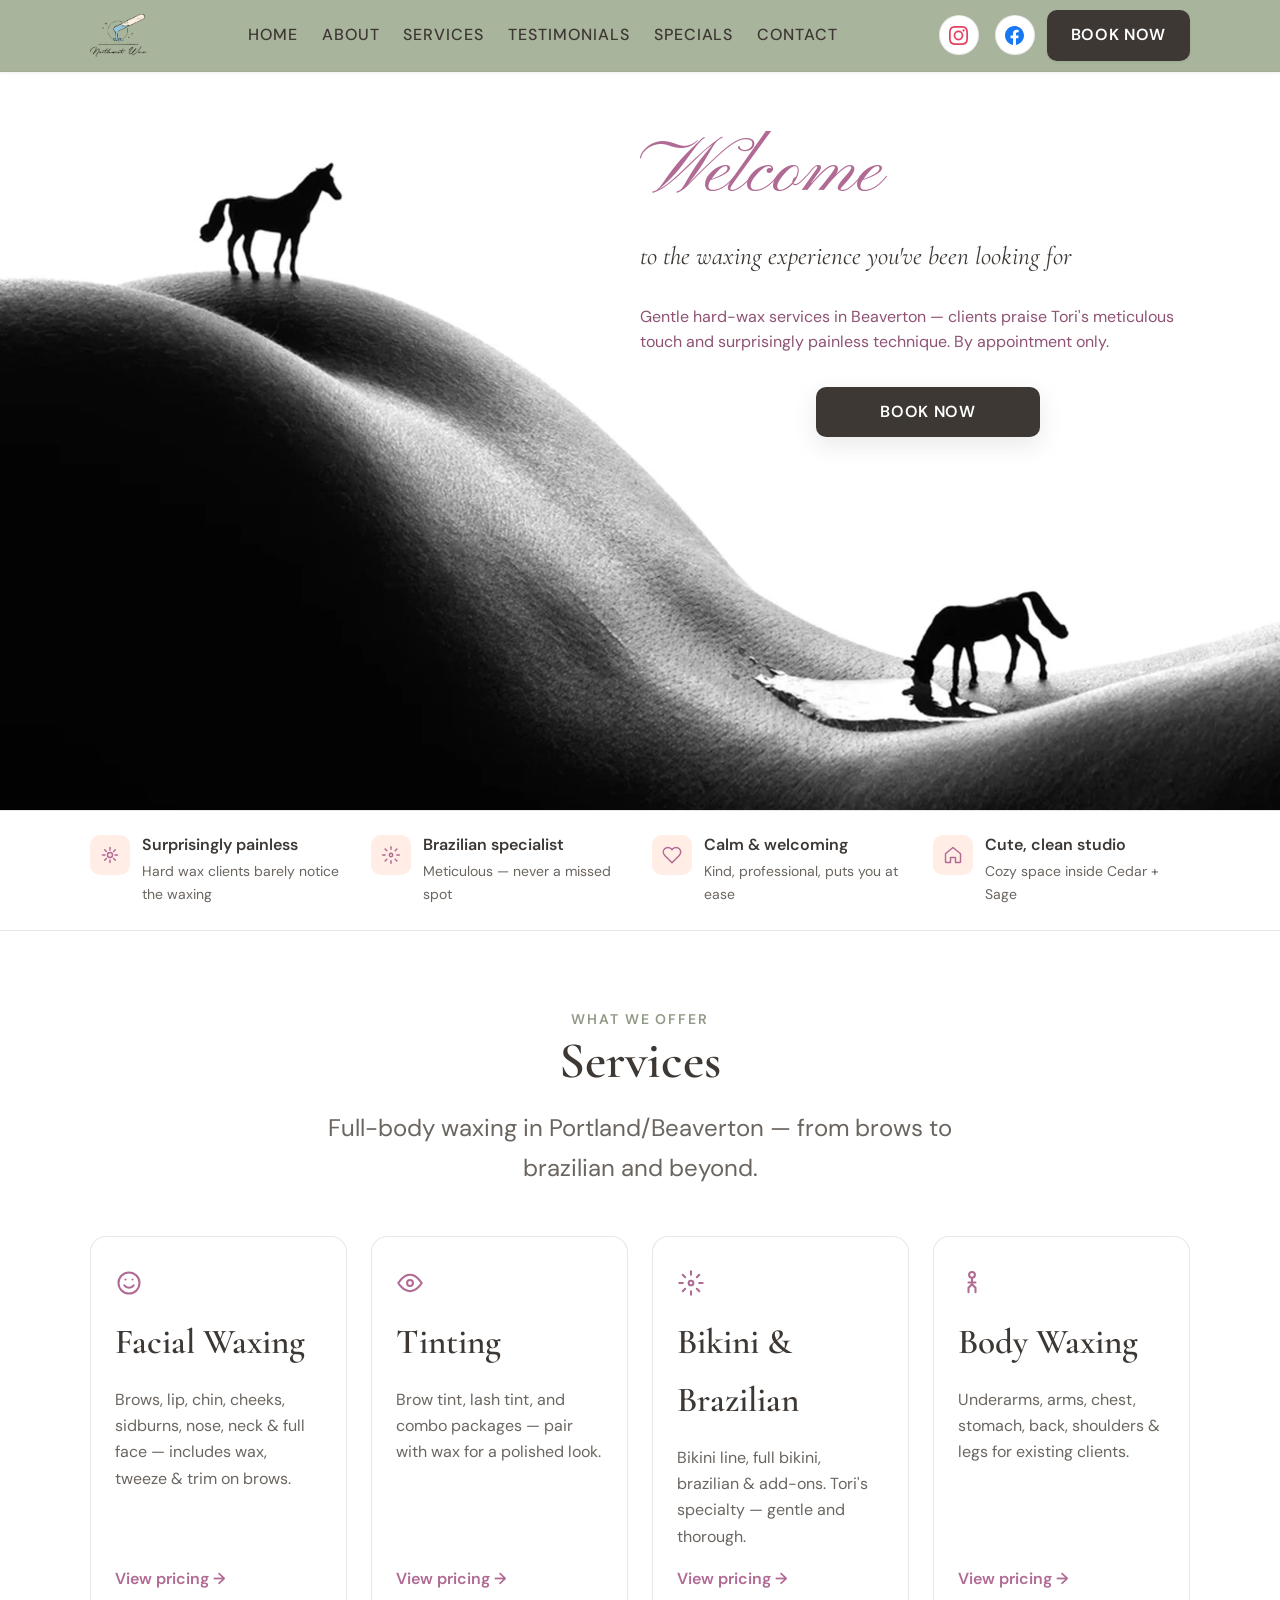
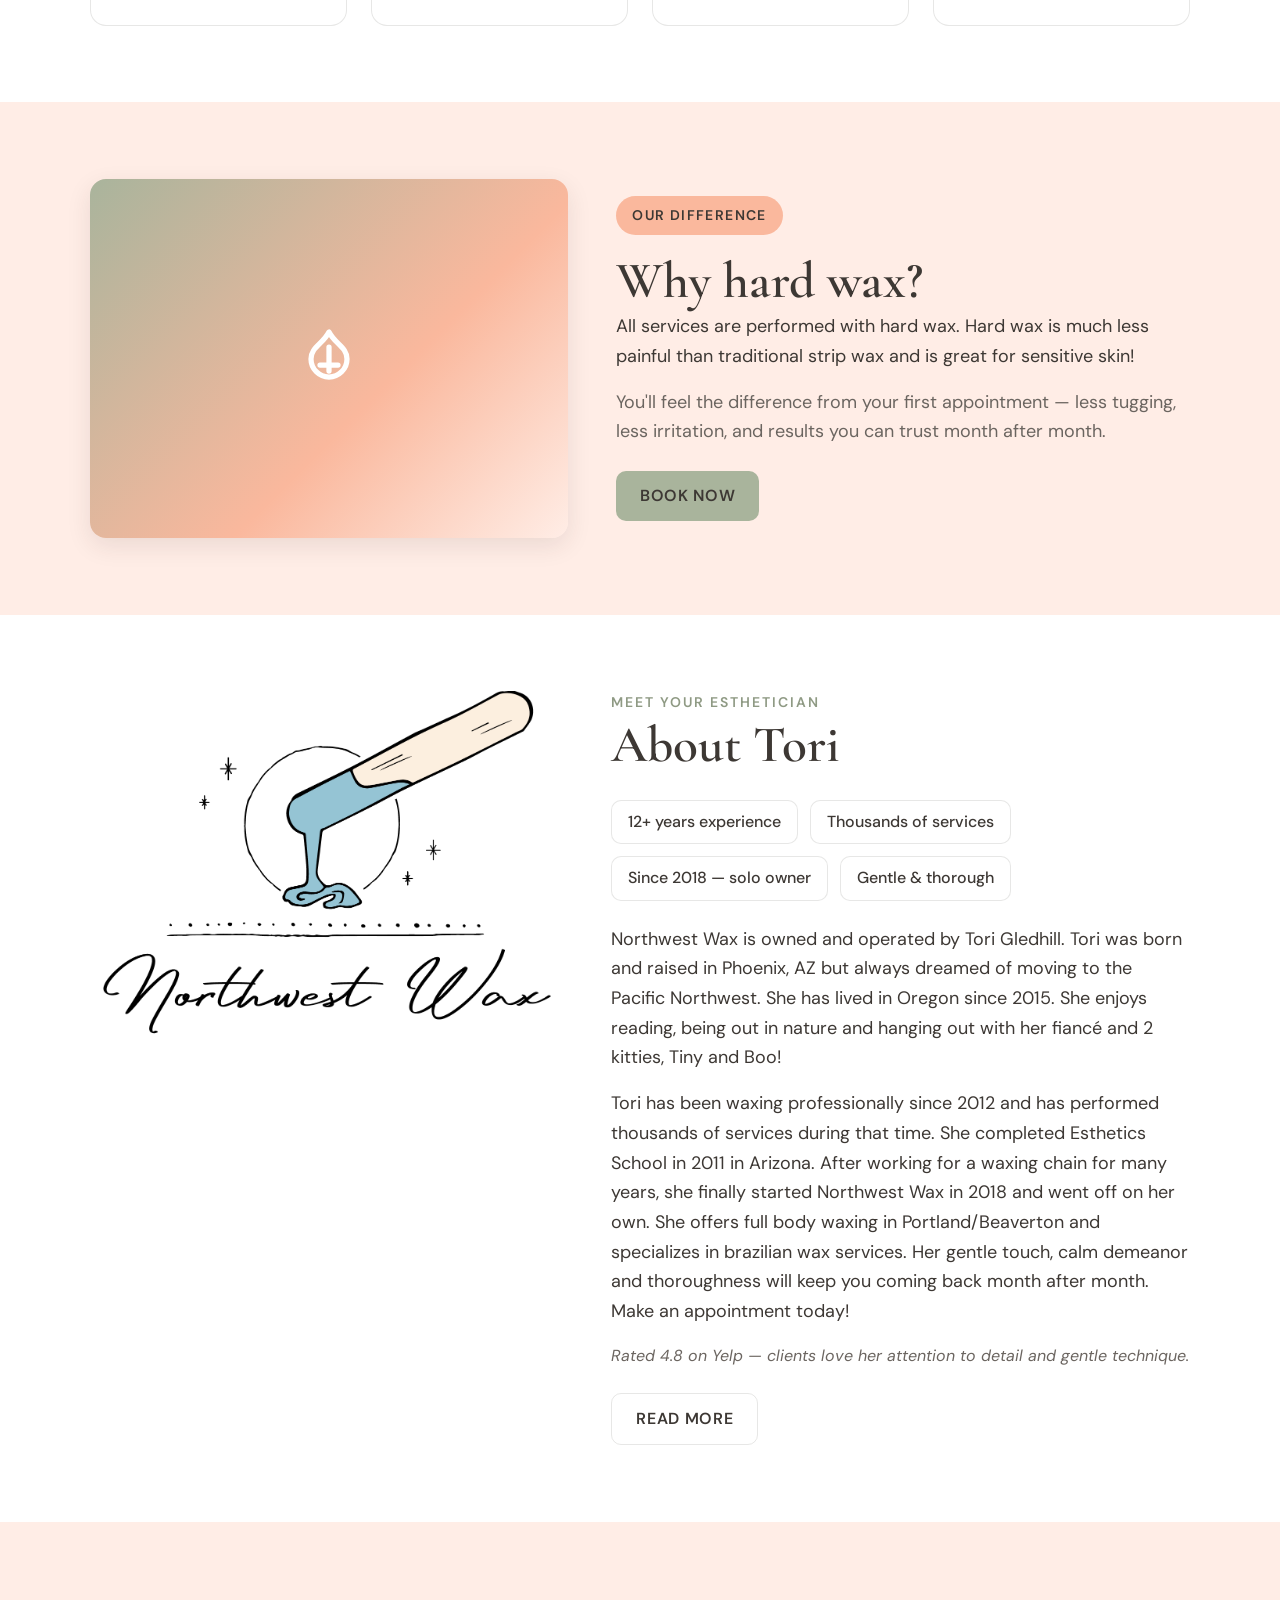
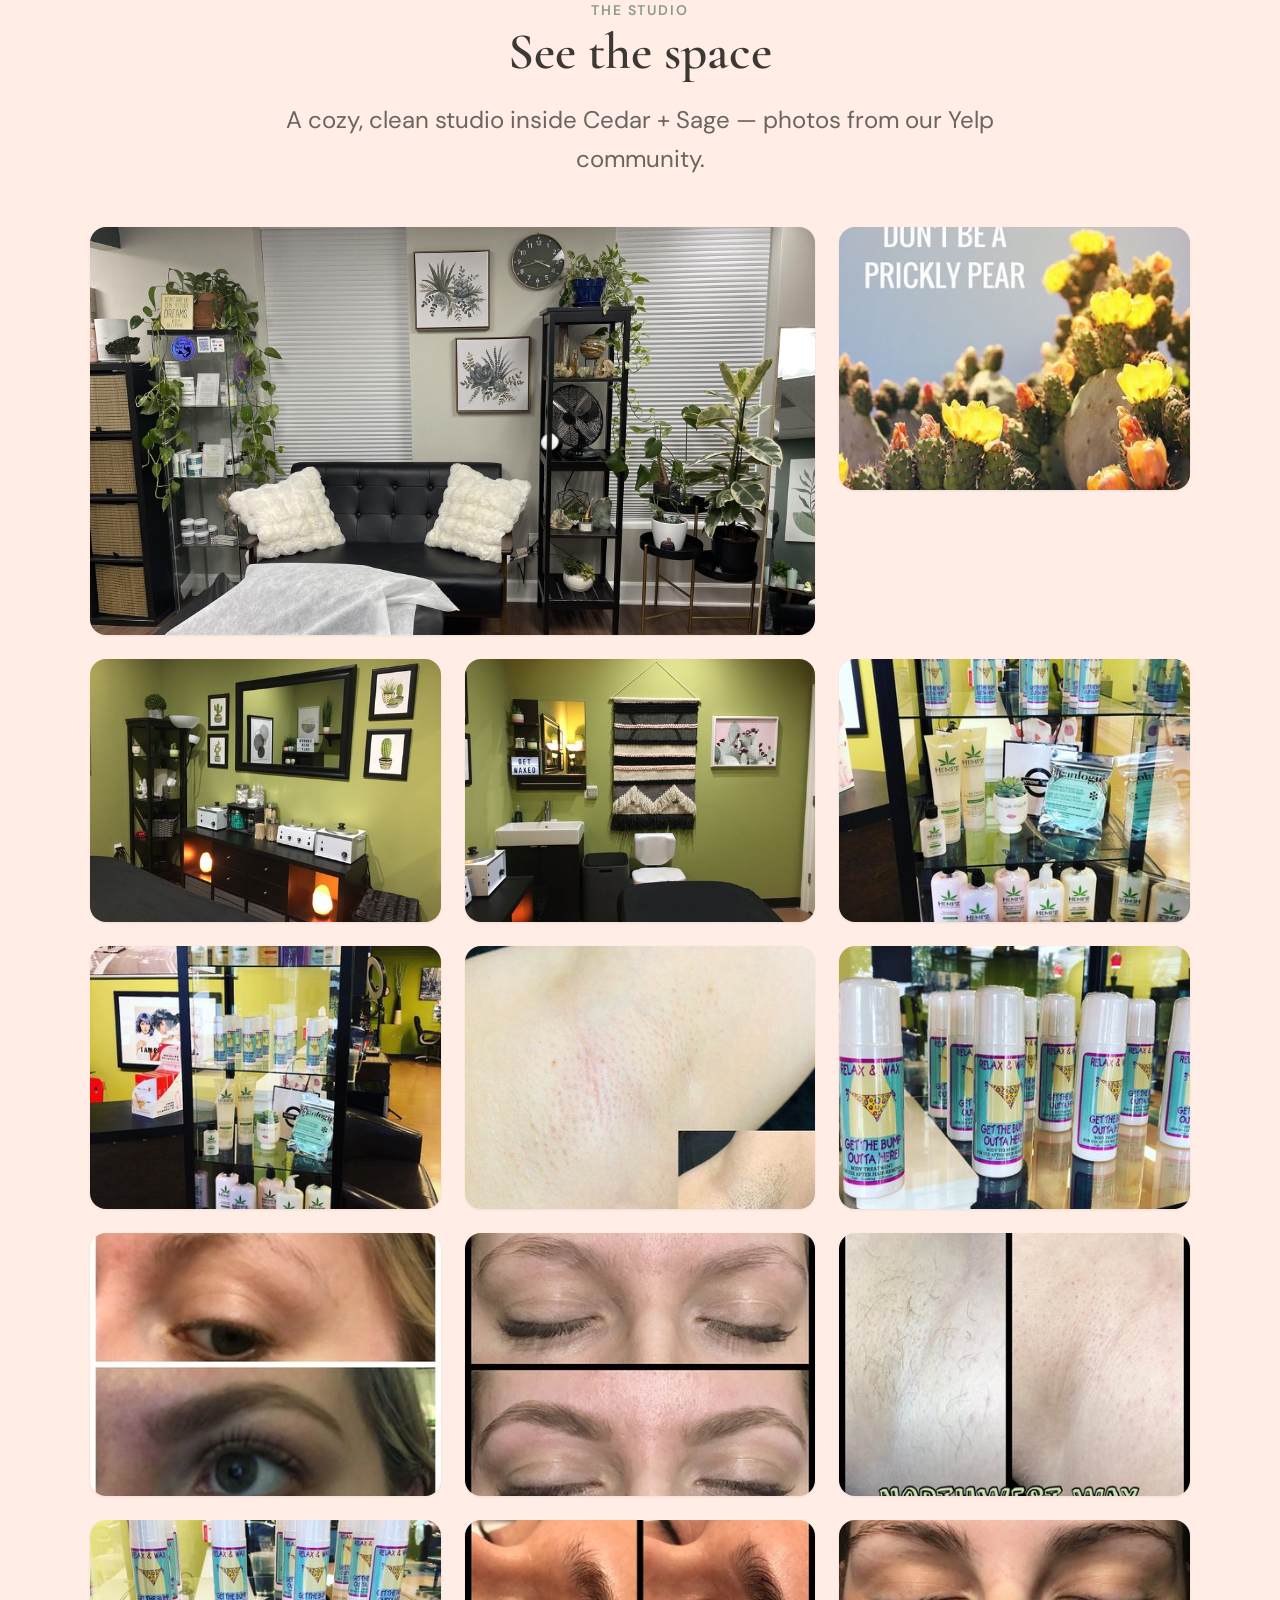
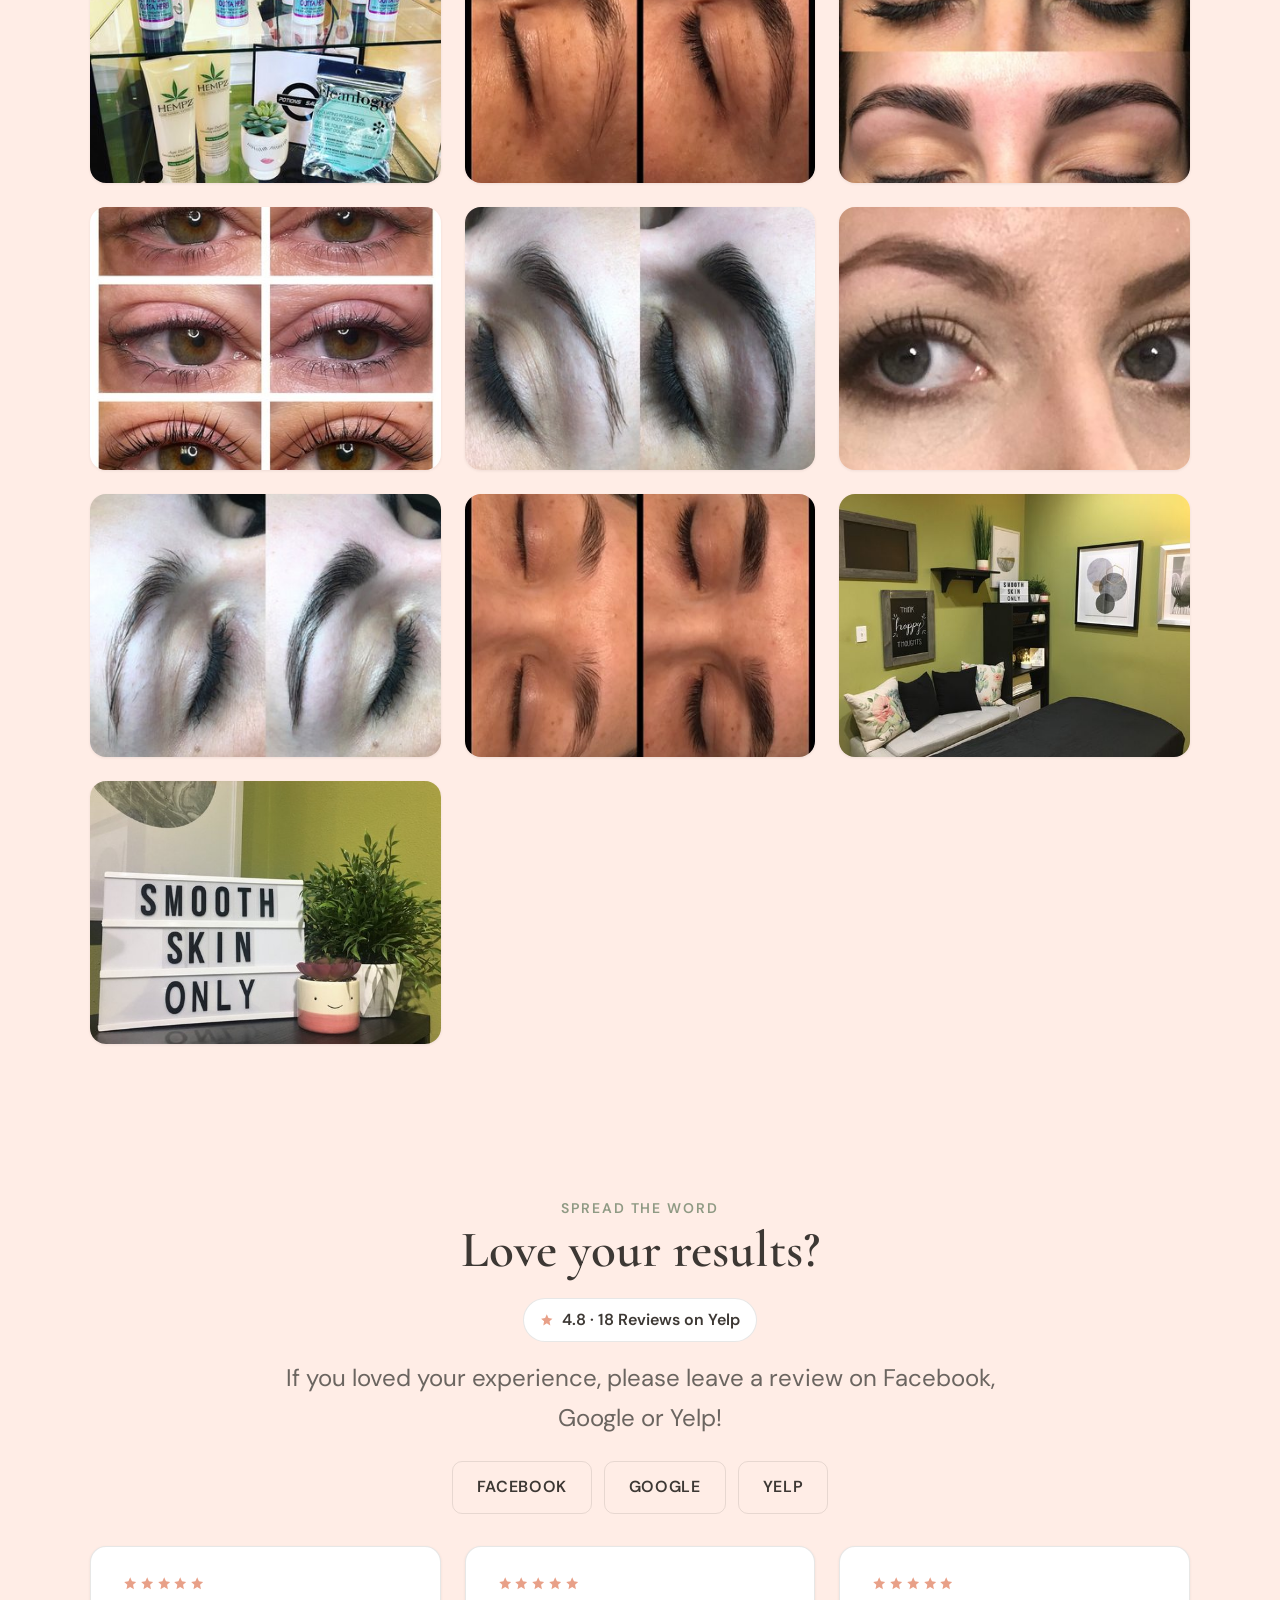
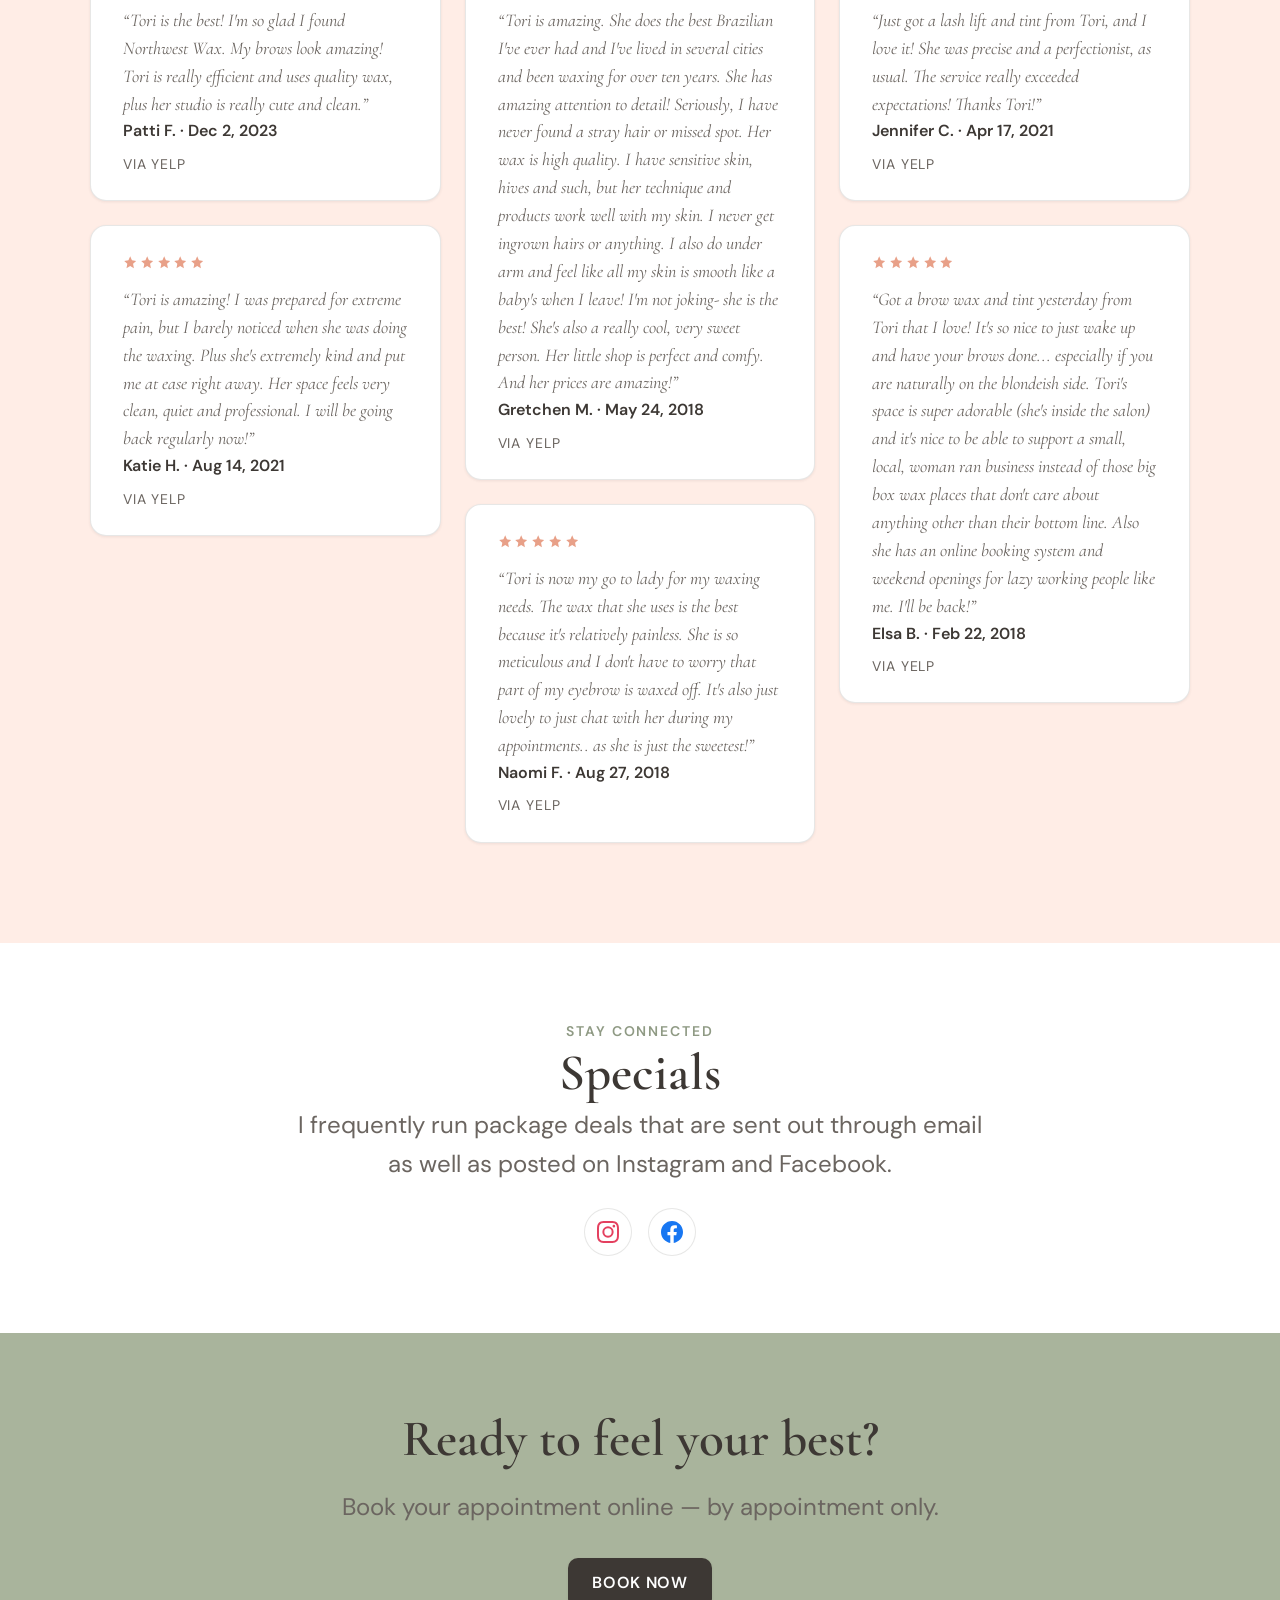
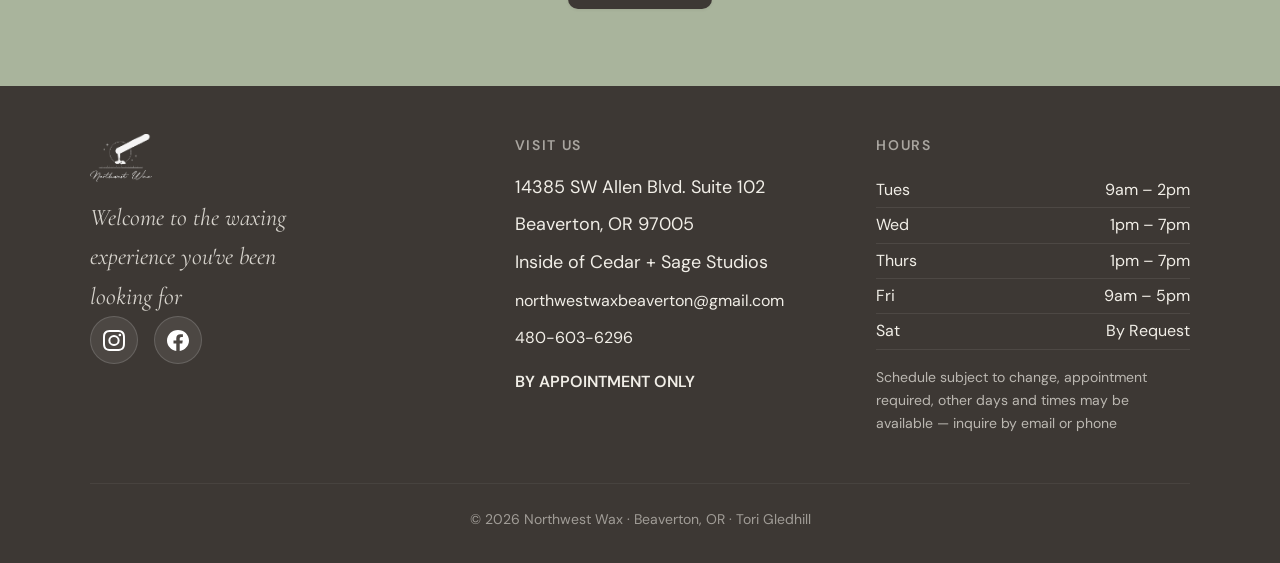
==== commit 98fdbbc2: "Launch bodyscape hero with responsive desktop and mobile layouts. Replace the stock hero with the Al" ====
--- a/index.html
+++ b/index.html
@@ -77,22 +77,37 @@
 
   <main>
     <!-- Hero -->
-    <section class="hero" id="home" aria-label="Welcome">
+    <section class="hero hero--bodyscape" id="home" aria-label="Welcome">
       <div class="hero__bg" aria-hidden="true">
-        <img src="assets/images/hero-bg.jpg" alt="" width="1920" height="1280" loading="eager">
+        <picture>
+          <source srcset="assets/images/hero-bodyscape.webp" type="image/webp">
+          <img src="assets/images/hero-bodyscape.jpg" alt="" width="3840" height="2711" loading="eager" fetchpriority="high">
+        </picture>
         <div class="hero__overlay"></div>
       </div>
       <div class="container hero__content reveal">
-        <p class="hero__welcome">Welcome</p>
-        <h1 class="hero__tagline">to the waxing experience you've been looking for</h1>
-        <p class="hero__sub">Gentle hard-wax services in Beaverton — clients praise Tori's meticulous touch and surprisingly painless technique. By appointment only.</p>
-        <a href="https://my-site-103202-105206.square.site/" class="btn btn-primary btn--block-mobile" data-book>Book Now</a>
+        <div class="hero__headline">
+          <p class="hero__welcome">Welcome</p>
+          <div class="hero__copy">
+            <h1 class="hero__tagline">to the waxing experience you've been looking for</h1>
+            <div class="hero__bottom">
+              <div class="hero__glass">
+                <p class="hero__sub">Gentle hard-wax services in Beaverton — clients praise Tori's meticulous touch and surprisingly painless technique. By appointment only.</p>
+              </div>
+              <a href="https://my-site-103202-105206.square.site/" class="btn btn-primary hero__book" data-book>Book Now</a>
+            </div>
+          </div>
+        </div>
       </div>
     </section>
 
     <!-- Trust bar -->
     <section class="trust-bar" aria-label="Why choose Northwest Wax">
-      <div class="container trust-bar__grid reveal">
+      <div class="container">
+        <div class="trust-bar__cta reveal">
+          <a href="https://my-site-103202-105206.square.site/" class="btn btn-primary btn--block-mobile" data-book>Book Now</a>
+        </div>
+        <div class="trust-bar__grid reveal">
         <div class="trust-item">
           <div class="trust-item__icon" aria-hidden="true"><svg class="ui-icon" viewBox="0 0 24 24" aria-hidden="true"><use href="#icon-sparkle"/></svg></div>
           <div>
@@ -120,6 +135,7 @@
             <p class="trust-item__title">Cute, clean studio</p>
             <p class="trust-item__text">Cozy space inside Cedar + Sage</p>
           </div>
+        </div>
         </div>
       </div>
     </section>
--- a/style.css
+++ b/style.css
@@ -26,6 +26,7 @@
   --color-accent: #fab89d;
   --color-accent-deep: #e8a088;
   --color-accent-mauve: #b06a94;
+  --color-accent-mauve-deep: #8f5274;
   --color-success: #5a7d5e;
   --color-error: #c45c4a;
 
@@ -35,6 +36,7 @@
   --space-4: 1rem;
   --space-6: 1.5rem;
   --space-8: 2rem;
+  --space-10: 2.5rem;
   --space-12: 3rem;
   --space-16: 4rem;
   --space-24: 6rem;
@@ -465,6 +467,12 @@
   object-fit: cover;
 }
 
+.hero__bg picture {
+  display: block;
+  width: 100%;
+  height: 100%;
+}
+
 .hero__overlay {
   position: absolute;
   inset: 0;
@@ -509,12 +517,321 @@
   max-width: 32ch;
 }
 
+/* Bodyscape hero — mobile: headline + glass straddle; desktop: open grid layout */
+
+.hero--bodyscape {
+  min-height: clamp(28rem, 72svh, 44rem);
+  align-items: stretch;
+}
+
+.hero--bodyscape .hero__bg img {
+  object-position: 22% 58%;
+}
+
+.hero--bodyscape .hero__overlay {
+  display: none;
+}
+
+.hero--bodyscape .hero__content {
+  display: flex;
+  flex-direction: column;
+  align-items: stretch;
+  justify-content: space-between;
+  flex: 1;
+  min-height: inherit;
+  padding-block: clamp(var(--space-6), 4vh, var(--space-10));
+  max-width: none;
+  width: min(100% - var(--space-8), var(--content-width));
+  margin-inline: auto;
+  color: var(--color-text);
+}
+
+.hero--bodyscape .hero__bottom {
+  display: flex;
+  flex-direction: column;
+  align-items: center;
+  gap: var(--space-4);
+  width: 100%;
+}
+
+.hero--bodyscape .hero__book {
+  display: none;
+}
+
+.hero--bodyscape .hero__headline {
+  align-self: flex-end;
+  width: min(100%, 22rem);
+  max-width: 100%;
+  text-align: right;
+}
+
+.hero--bodyscape .hero__copy {
+  display: contents;
+}
+
+.hero--bodyscape .hero__glass {
+  align-self: center;
+  width: min(100%, 22rem);
+  margin-top: auto;
+  margin-bottom: 0;
+  position: relative;
+  z-index: 2;
+  padding: var(--space-5) var(--space-6);
+  border-radius: var(--radius-lg);
+  background: oklch(1 0 0 / 0.55);
+  border: 1px solid oklch(1 0 0 / 0.72);
+  box-shadow:
+    0 12px 40px oklch(0.25 0.02 50 / 0.14),
+    inset 0 1px 0 oklch(1 0 0 / 0.85);
+  -webkit-backdrop-filter: blur(20px) saturate(1.25);
+  backdrop-filter: blur(20px) saturate(1.25);
+}
+
+@supports not ((backdrop-filter: blur(1px)) or (-webkit-backdrop-filter: blur(1px))) {
+  .hero--bodyscape .hero__glass {
+    background: oklch(1 0 0 / 0.92);
+  }
+}
+
+.hero--bodyscape .hero__welcome {
+  color: var(--color-accent-mauve);
+  text-shadow: none;
+  font-size: clamp(2.5rem, 1.5rem + 5vw, 4.25rem);
+  margin-bottom: var(--space-1);
+}
+
+.hero--bodyscape .hero__tagline {
+  color: var(--color-text);
+  text-shadow: none;
+  margin-bottom: 0;
+}
+
+.hero--bodyscape .hero__sub {
+  color: var(--color-accent-mauve-deep);
+  opacity: 1;
+  max-width: none;
+  font-size: var(--text-sm);
+  text-align: center;
+  margin-bottom: 0;
+}
+
+.hero--bodyscape .hero__content.reveal {
+  opacity: 1;
+  transform: none;
+  transition: none;
+}
+
+@media (min-width: 768px) {
+  .hero--bodyscape {
+    position: relative;
+    min-height: clamp(36rem, 82vh, 50rem);
+    overflow: visible;
+  }
+
+  .hero--bodyscape .hero__bg img {
+    object-position: 18% 42%;
+  }
+
+  .hero--bodyscape .hero__content {
+    position: absolute;
+    inset: 0;
+    display: block;
+    width: 100%;
+    max-width: none;
+    margin: 0;
+    padding: 0;
+    min-height: 0;
+    flex: unset;
+    pointer-events: none;
+  }
+
+  .hero--bodyscape .hero__headline {
+    position: absolute;
+    top: clamp(var(--space-8), 7vh, var(--space-16));
+    left: clamp(50%, 36rem, 58%);
+    right: clamp(var(--space-8), 4vw, var(--space-16));
+    display: flex;
+    flex-direction: column;
+    align-items: flex-start;
+    gap: var(--space-8);
+    width: max-content;
+    max-width: calc(50% - var(--space-16));
+    text-align: left;
+    pointer-events: auto;
+  }
+
+  .hero--bodyscape .hero__copy {
+    display: flex;
+    flex-direction: column;
+    align-items: stretch;
+    gap: var(--space-8);
+    position: static;
+    width: 100%;
+    max-width: none;
+    pointer-events: auto;
+  }
+
+  .hero--bodyscape .hero__welcome {
+    position: static;
+    margin: 0;
+    text-align: left;
+    font-size: clamp(3.75rem, 2.5rem + 3vw, 6rem);
+    line-height: 0.95;
+    white-space: nowrap;
+  }
+
+  .hero--bodyscape .hero__tagline {
+    position: static;
+    margin: 0;
+    transform: none;
+    text-align: left;
+    font-size: clamp(var(--text-base), 0.9rem + 0.85vw, var(--text-xl));
+    line-height: 1.25;
+    white-space: nowrap;
+    text-wrap: nowrap;
+  }
+
+  .hero--bodyscape .hero__bottom {
+    position: static;
+    top: auto;
+    bottom: auto;
+    left: auto;
+    right: auto;
+    transform: none;
+    width: 100%;
+    max-width: none;
+    margin: 0;
+    gap: var(--space-8);
+    align-items: center;
+    pointer-events: auto;
+  }
+
+  .hero--bodyscape .hero__glass {
+    width: 100%;
+    align-self: stretch;
+    margin: 0;
+    padding: 0;
+    transform: none;
+    background: transparent;
+    border: none;
+    box-shadow: none;
+    -webkit-backdrop-filter: none;
+    backdrop-filter: none;
+  }
+
+  .hero--bodyscape .hero__sub {
+    font-size: var(--text-sm);
+    line-height: 1.55;
+    color: var(--color-accent-mauve-deep);
+    text-align: left;
+    text-shadow: none;
+  }
+
+  .hero--bodyscape .hero__book {
+    display: inline-flex;
+    align-self: center;
+    min-width: 14rem;
+    justify-content: center;
+    box-shadow: var(--shadow-md);
+  }
+
+  .hero--bodyscape + .trust-bar .trust-bar__cta {
+    display: none;
+  }
+}
+
+@media (max-width: 767px) {
+  .hero--bodyscape {
+    height: clamp(17.5rem, 62vw, 20rem);
+    min-height: 0;
+    overflow: visible;
+  }
+
+  .hero--bodyscape .hero__bg img {
+    object-fit: cover;
+    object-position: 16% 42%;
+  }
+
+  .hero--bodyscape .hero__content {
+    width: 100%;
+    min-height: 100%;
+    padding-inline: var(--space-4);
+    padding-block: var(--space-3) 0;
+    gap: var(--space-1);
+  }
+
+  .hero--bodyscape .hero__headline {
+    display: flex;
+    flex-direction: column;
+    align-self: stretch;
+    width: 100%;
+    text-align: right;
+    padding-inline: var(--space-1);
+    flex: 1;
+  }
+
+  .hero--bodyscape .hero__copy {
+    display: contents;
+  }
+
+  .hero--bodyscape .hero__bottom {
+    margin-top: auto;
+    width: 100%;
+  }
+
+  .hero--bodyscape .hero__welcome {
+    font-size: clamp(1.75rem, 1rem + 4vw, 2.15rem);
+    line-height: 1;
+  }
+
+  .hero--bodyscape .hero__tagline {
+    font-size: var(--text-xs);
+    line-height: 1.3;
+    text-wrap: balance;
+  }
+
+  .hero--bodyscape .hero__glass {
+    width: 100%;
+    max-width: none;
+    margin-top: auto;
+    margin-bottom: 0;
+    transform: translateY(50%);
+    padding: var(--space-3) var(--space-4);
+    background: oklch(1 0 0 / 0.72);
+  }
+
+  .hero--bodyscape .hero__sub {
+    font-size: 0.8125rem;
+    line-height: 1.4;
+  }
+
+  .hero--bodyscape + .trust-bar {
+    --glass-overhang: 3.5rem;
+    padding-top: var(--glass-overhang);
+  }
+
+  .hero--bodyscape + .trust-bar .trust-bar__cta {
+    display: flex;
+    margin-top: var(--space-4);
+  }
+}
+
 /* ——— Trust bar ——— */
 
 .trust-bar {
   background: var(--color-surface);
   border-block: 1px solid var(--color-border);
   padding-block: var(--space-6);
+}
+
+.trust-bar__cta {
+  display: flex;
+  justify-content: center;
+  margin-bottom: var(--space-6);
+}
+
+.trust-bar__cta .btn {
+  width: min(100%, 18rem);
 }
 
 .trust-bar__grid {
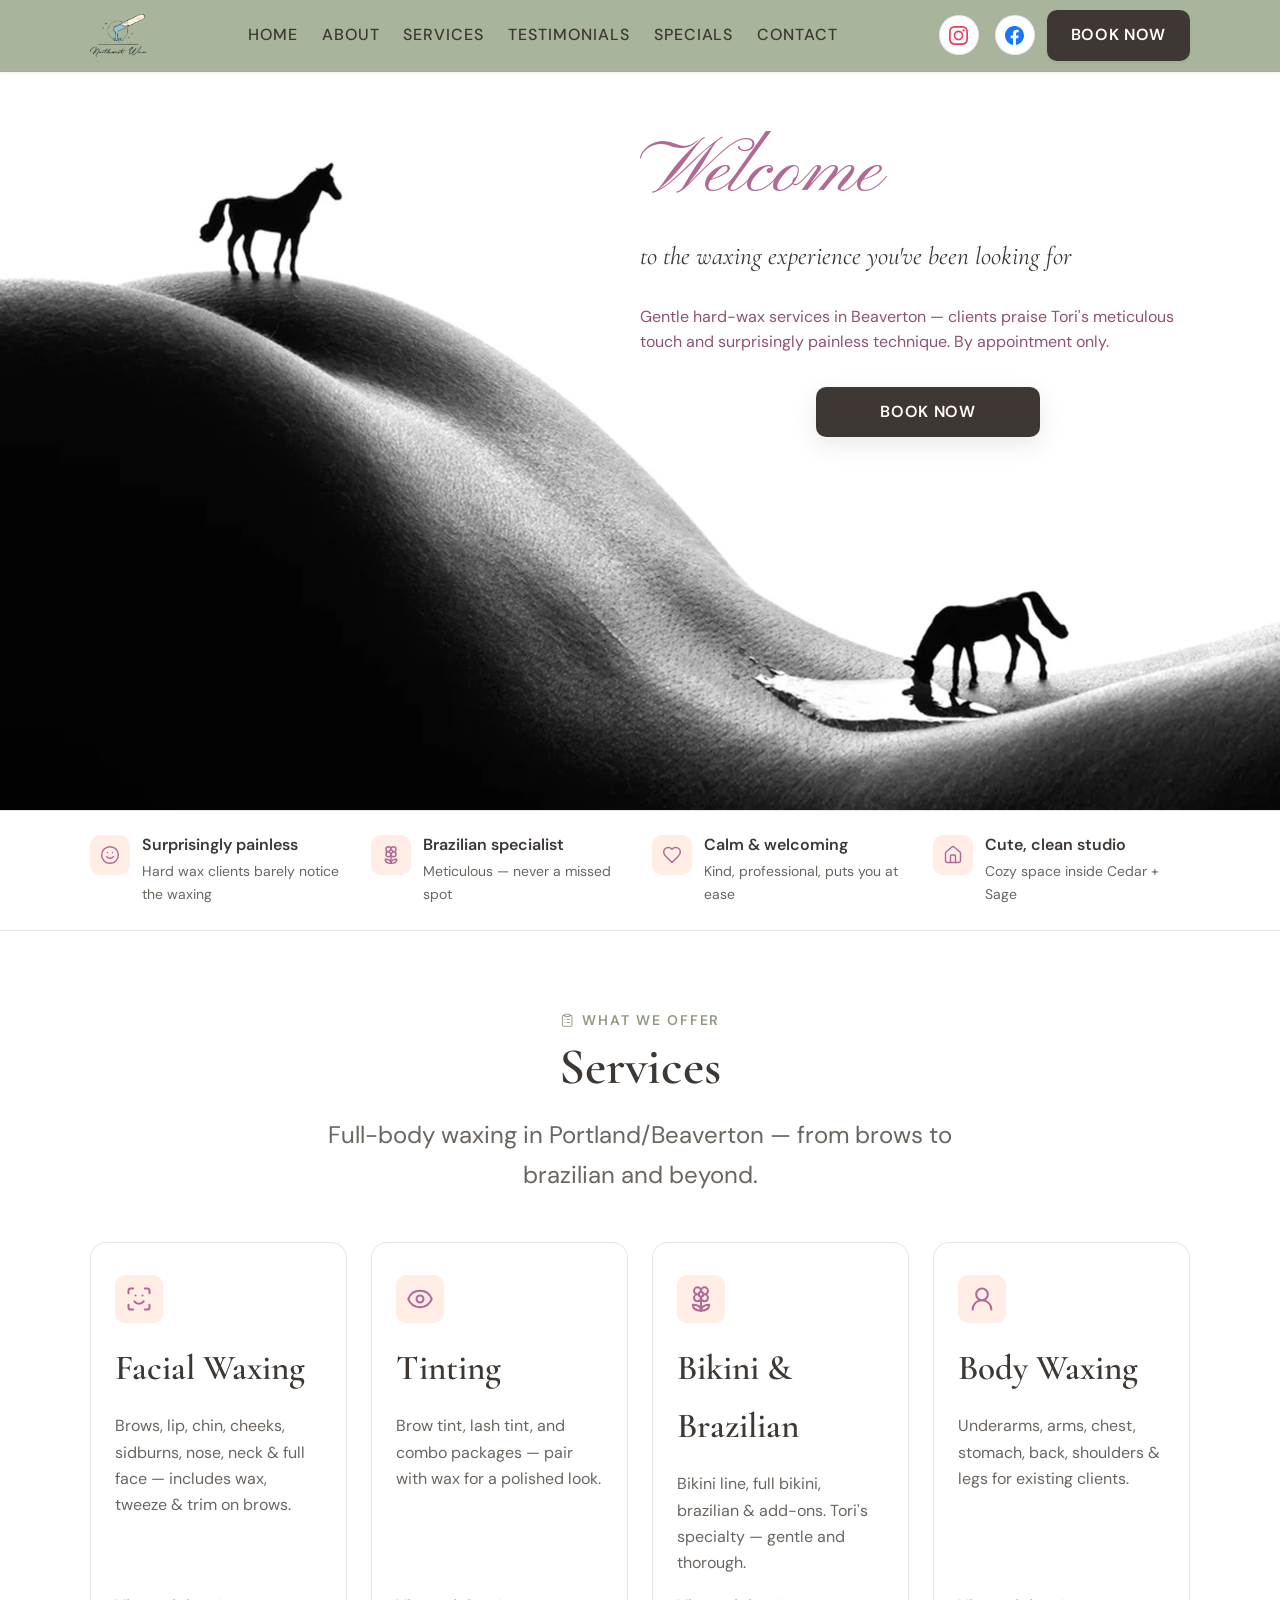
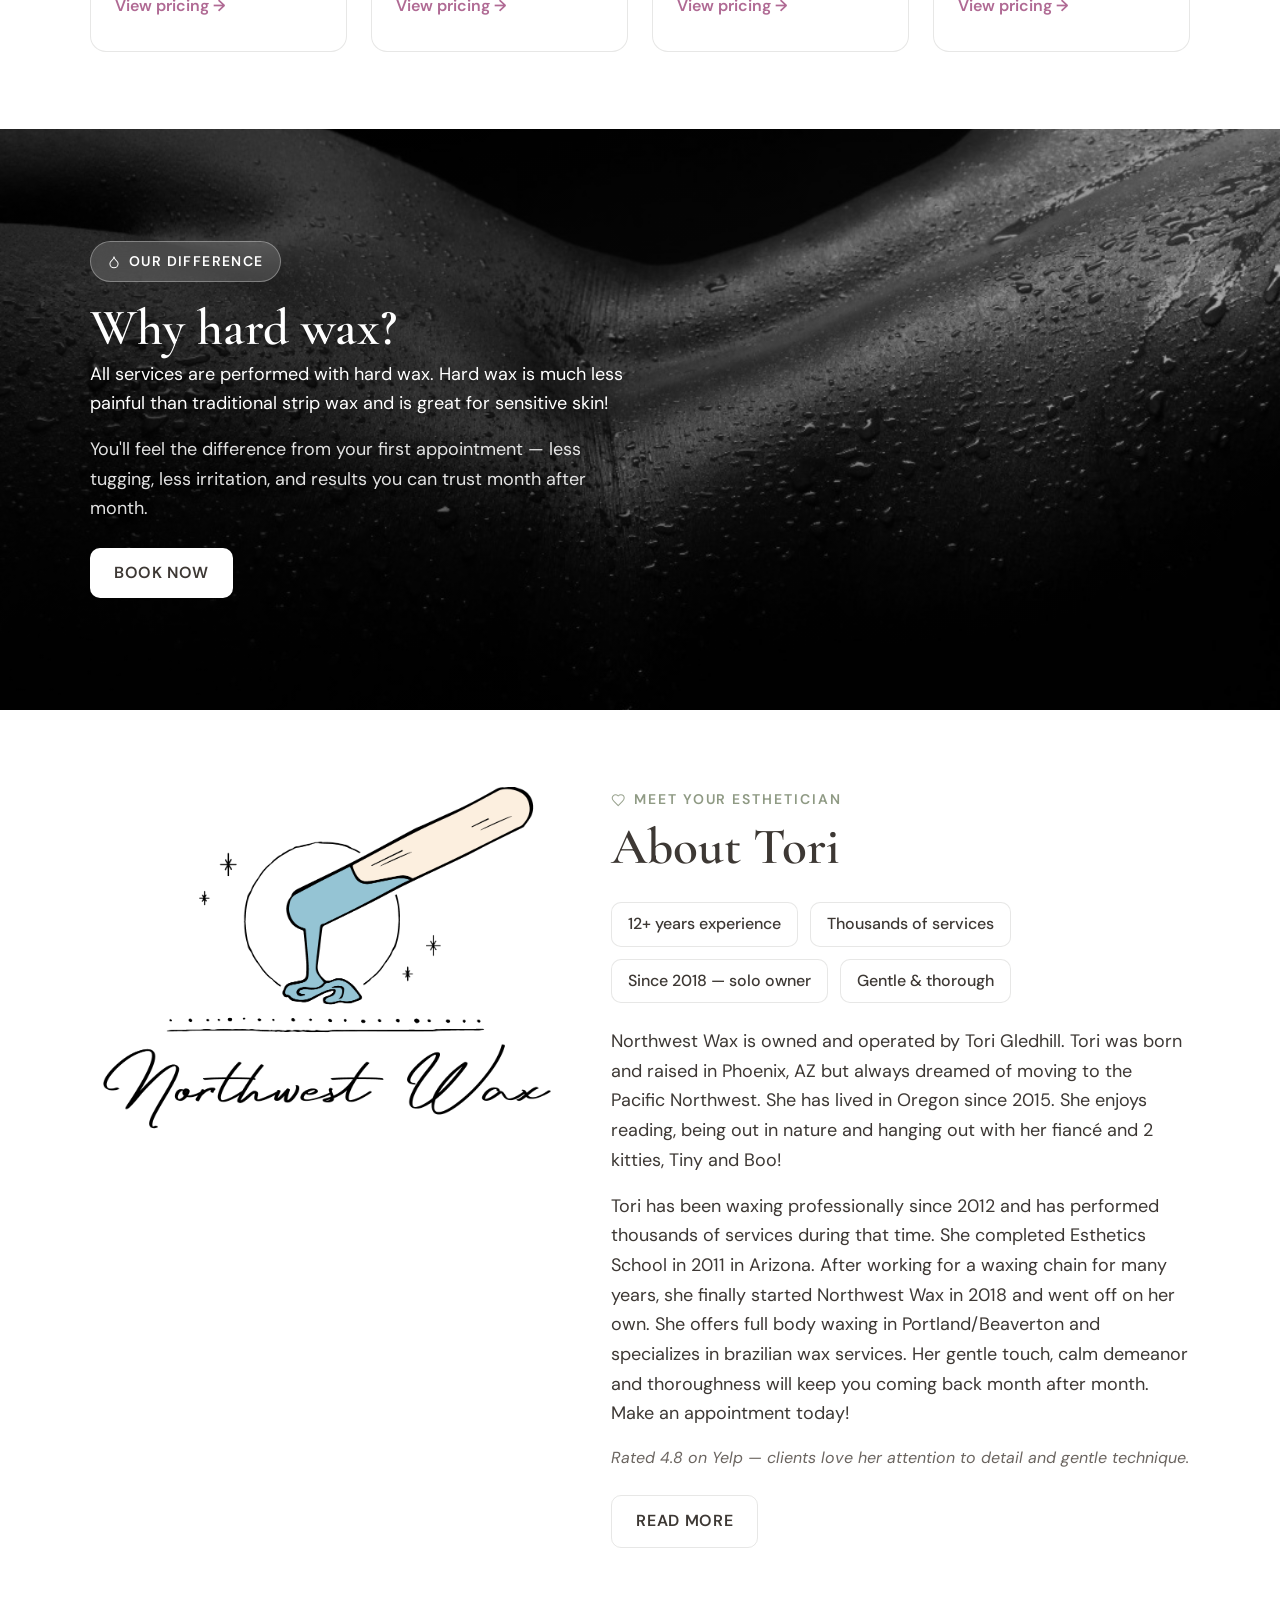
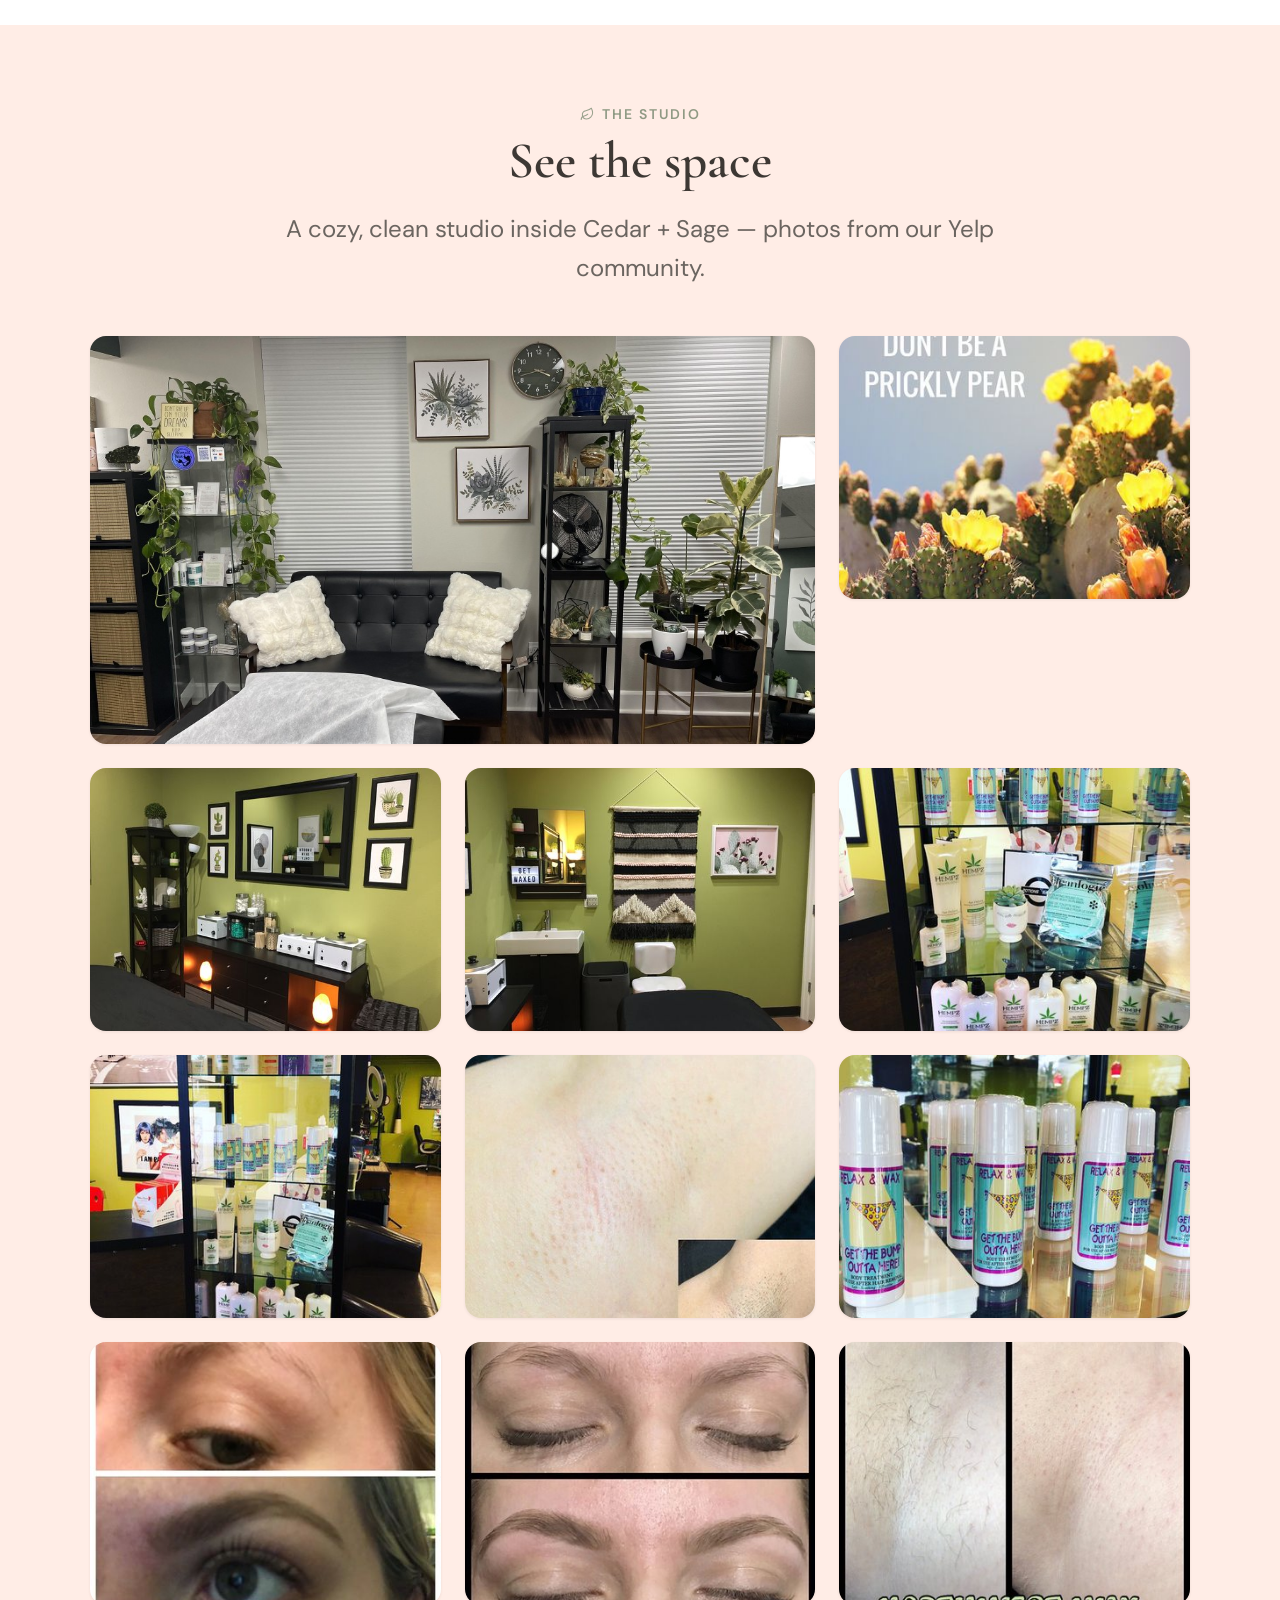
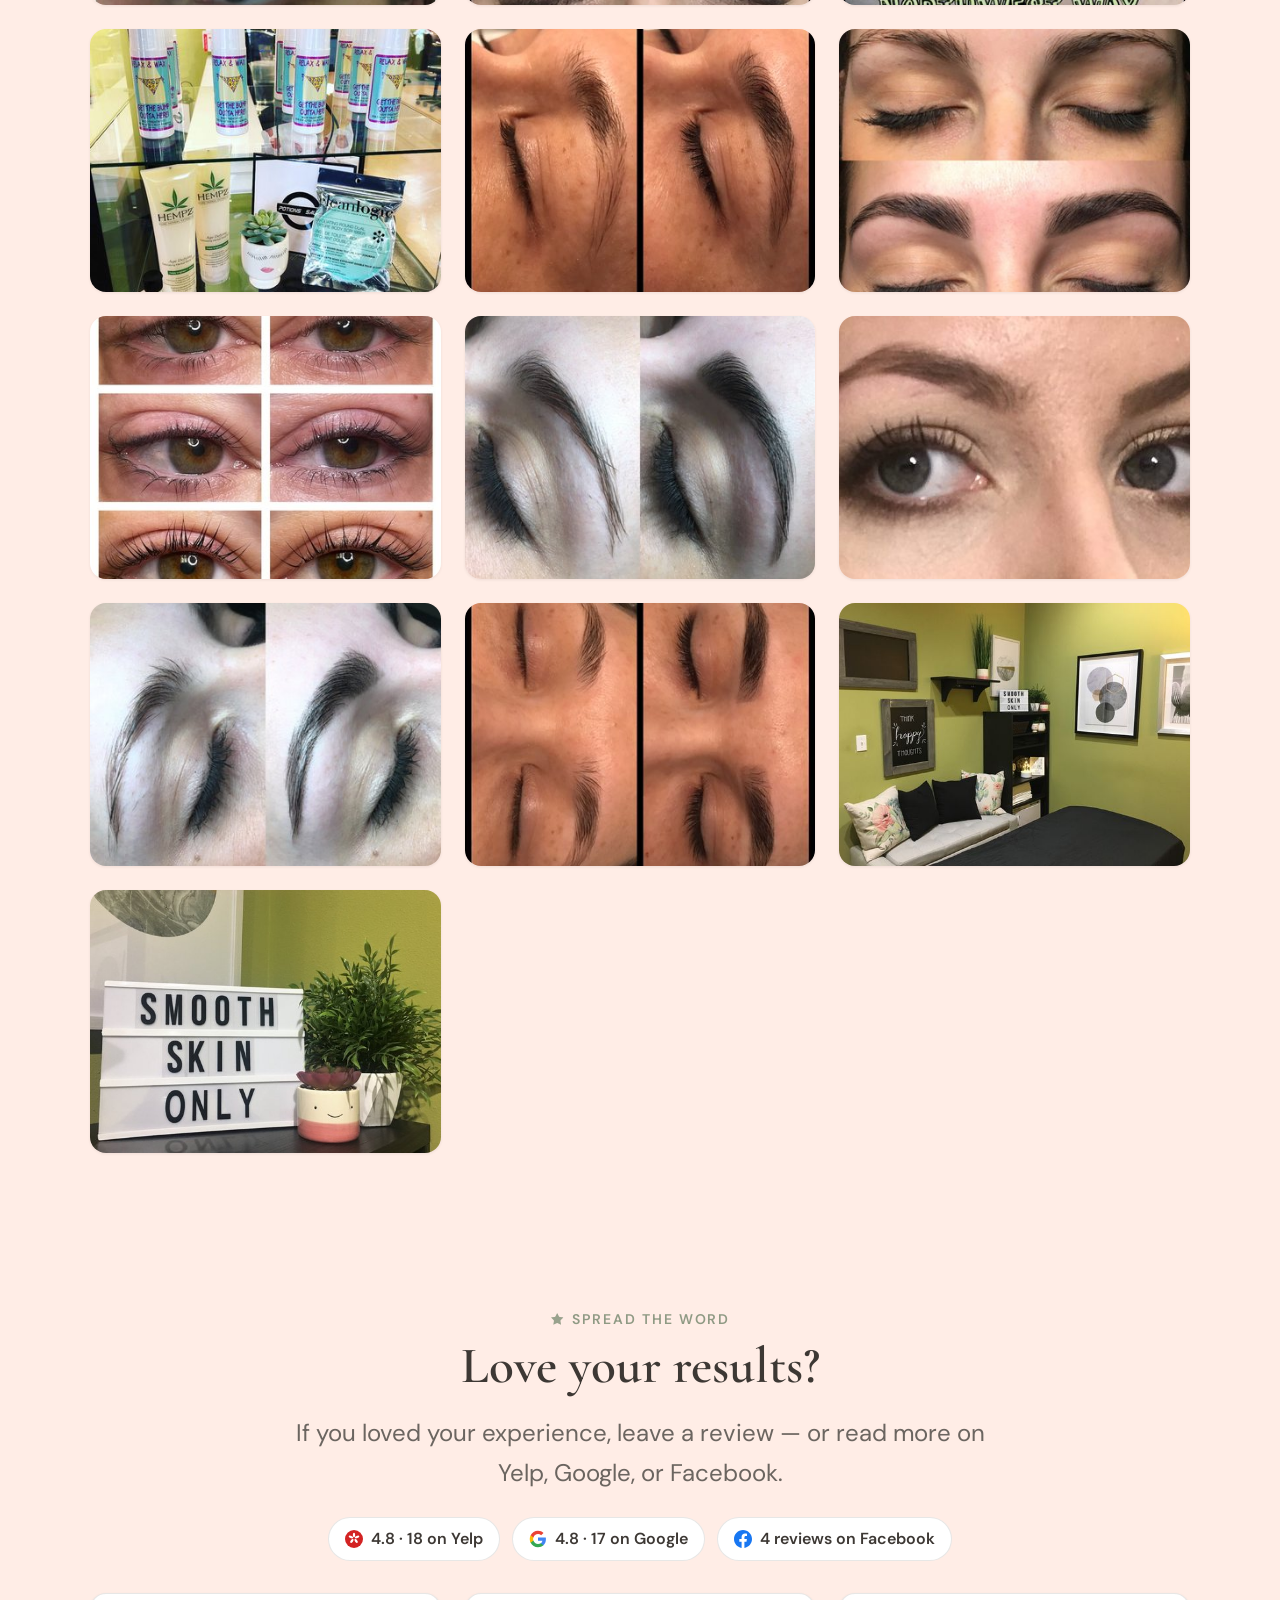
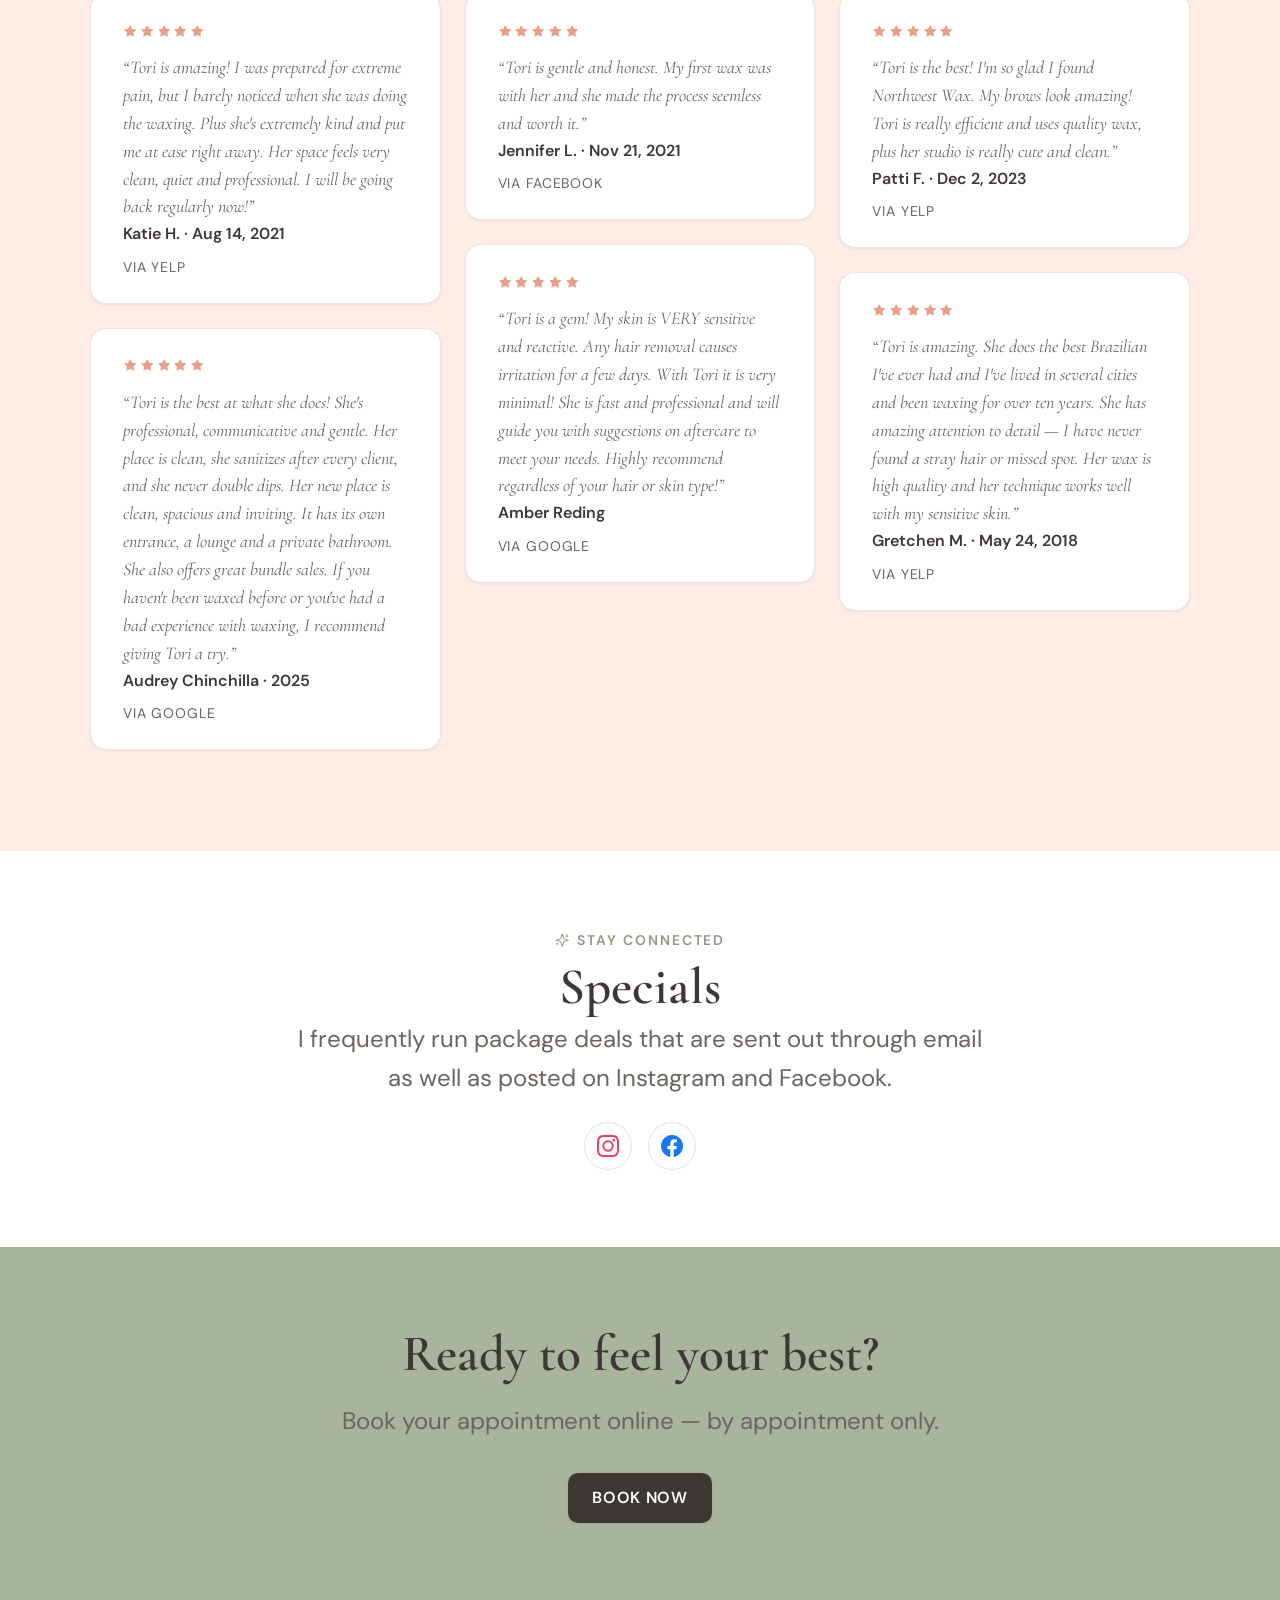
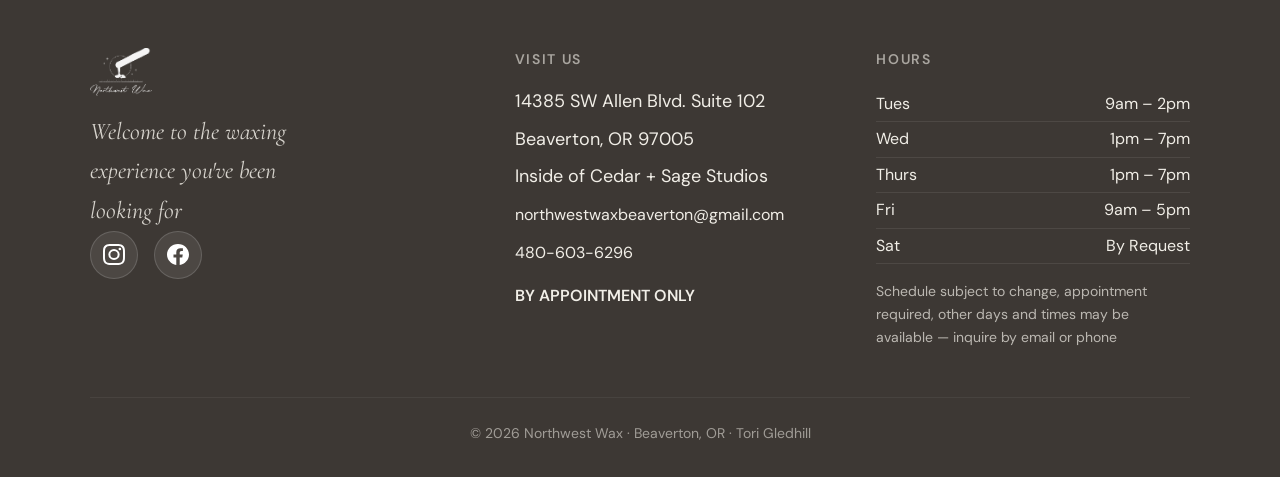
==== commit 51282454: "Ship hard wax section, Lucide icons, and mixed testimonials with review platform links. Co-authored-" ====
--- a/index.html
+++ b/index.html
@@ -9,17 +9,80 @@
   <link rel="icon" href="assets/images/logo.png" type="image/png">
 </head>
 <body>
-  <svg class="svg-sprite" xmlns="http://www.w3.org/2000/svg" aria-hidden="true">
-    <symbol id="icon-sparkle" viewBox="0 0 24 24" fill="none" stroke="currentColor" stroke-width="1.75" stroke-linecap="round" stroke-linejoin="round"><path d="M12 3v3M12 18v3M3 12h3M18 12h3M5.6 5.6l2.1 2.1M16.3 16.3l2.1 2.1M5.6 18.4l2.1-2.1M16.3 7.7l2.1-2.1"/><circle cx="12" cy="12" r="3"/></symbol>
-    <symbol id="icon-flower" viewBox="0 0 24 24" fill="none" stroke="currentColor" stroke-width="1.75" stroke-linecap="round" stroke-linejoin="round"><circle cx="12" cy="12" r="2"/><path d="M12 2v3M12 19v3M2 12h3M19 12h3M4.9 4.9l2.1 2.1M17 17l2.1 2.1M4.9 19.1l2.1-2.1M17 7l2.1-2.1"/></symbol>
-    <symbol id="icon-heart" viewBox="0 0 24 24" fill="none" stroke="currentColor" stroke-width="1.75" stroke-linecap="round" stroke-linejoin="round"><path d="M20.8 4.6a5.5 5.5 0 0 0-7.8 0L12 5.7l-1-1.1a5.5 5.5 0 0 0-7.8 7.8l1 1.1L12 21.2l7.8-7.8 1-1.1a5.5 5.5 0 0 0 0-7.8z"/></symbol>
-    <symbol id="icon-home" viewBox="0 0 24 24" fill="none" stroke="currentColor" stroke-width="1.75" stroke-linecap="round" stroke-linejoin="round"><path d="M3 10.5 12 3l9 7.5V20a1 1 0 0 1-1 1h-5v-6H9v6H4a1 1 0 0 1-1-1z"/></symbol>
-    <symbol id="icon-face" viewBox="0 0 24 24" fill="none" stroke="currentColor" stroke-width="1.75" stroke-linecap="round" stroke-linejoin="round"><circle cx="12" cy="12" r="9"/><path d="M8 14s1.5 2 4 2 4-2 4-2"/><line x1="9" y1="9" x2="9.01" y2="9"/><line x1="15" y1="9" x2="15.01" y2="9"/></symbol>
-    <symbol id="icon-eye" viewBox="0 0 24 24" fill="none" stroke="currentColor" stroke-width="1.75" stroke-linecap="round" stroke-linejoin="round"><path d="M2 12s4-7 10-7 10 7 10 7-4 7-10 7S2 12 2 12z"/><circle cx="12" cy="12" r="2.5"/></symbol>
-    <symbol id="icon-body" viewBox="0 0 24 24" fill="none" stroke="currentColor" stroke-width="1.75" stroke-linecap="round" stroke-linejoin="round"><circle cx="12" cy="5" r="2.5"/><path d="M12 7.5v4M9 20v-4l3-3 3 3v4"/><path d="M9 11.5h6"/></symbol>
-    <symbol id="icon-wax" viewBox="0 0 24 24" fill="none" stroke="currentColor" stroke-width="1.75" stroke-linecap="round" stroke-linejoin="round"><path d="M12 3c-2 4-6 5-6 9a6 6 0 0 0 12 0c0-4-4-5-6-9z"/><path d="M12 8v8M9 14h6"/></symbol>
-    <symbol id="icon-star" viewBox="0 0 24 24"><path fill="currentColor" d="M12 2l2.9 6.9L22 10.2l-5.2 4.5L18.2 22 12 18.2 5.8 22l1.4-7.3L2 10.2l7.1-1.3z"/></symbol>
-  </svg>
+<svg class="svg-sprite" xmlns="http://www.w3.org/2000/svg" aria-hidden="true">
+  <symbol id="icon-smile" viewBox="0 0 24 24">
+    <path fill="none" stroke="currentColor" stroke-width="1.75" stroke-linecap="round" stroke-linejoin="round" d="M8 14s1.5 2 4 2 4-2 4-2" />
+    <circle fill="none" stroke="currentColor" stroke-width="1.75" stroke-linecap="round" stroke-linejoin="round" cx="12" cy="12" r="10" />
+    <line fill="none" stroke="currentColor" stroke-width="1.75" stroke-linecap="round" stroke-linejoin="round" x1="9" y1="9" x2="9.01" y2="9" />
+    <line fill="none" stroke="currentColor" stroke-width="1.75" stroke-linecap="round" stroke-linejoin="round" x1="15" y1="9" x2="15.01" y2="9" />
+  </symbol>
+  <symbol id="icon-scan-face" viewBox="0 0 24 24">
+    <path fill="none" stroke="currentColor" stroke-width="1.75" stroke-linecap="round" stroke-linejoin="round" d="M3 7V5a2 2 0 0 1 2-2h2" />
+    <path fill="none" stroke="currentColor" stroke-width="1.75" stroke-linecap="round" stroke-linejoin="round" d="M17 3h2a2 2 0 0 1 2 2v2" />
+    <path fill="none" stroke="currentColor" stroke-width="1.75" stroke-linecap="round" stroke-linejoin="round" d="M21 17v2a2 2 0 0 1-2 2h-2" />
+    <path fill="none" stroke="currentColor" stroke-width="1.75" stroke-linecap="round" stroke-linejoin="round" d="M7 21H5a2 2 0 0 1-2-2v-2" />
+    <path fill="none" stroke="currentColor" stroke-width="1.75" stroke-linecap="round" stroke-linejoin="round" d="M8 14s1.5 2 4 2 4-2 4-2" />
+    <path fill="none" stroke="currentColor" stroke-width="1.75" stroke-linecap="round" stroke-linejoin="round" d="M9 9h.01" />
+    <path fill="none" stroke="currentColor" stroke-width="1.75" stroke-linecap="round" stroke-linejoin="round" d="M15 9h.01" />
+  </symbol>
+  <symbol id="icon-sparkles" viewBox="0 0 24 24">
+    <path fill="none" stroke="currentColor" stroke-width="1.75" stroke-linecap="round" stroke-linejoin="round" d="M9.937 15.5A2 2 0 0 0 8.5 14.063l-6.135-1.582a.5.5 0 0 1 0-.962L8.5 9.936A2 2 0 0 0 9.937 8.5l1.582-6.135a.5.5 0 0 1 .963 0L14.063 8.5A2 2 0 0 0 15.5 9.937l6.135 1.581a.5.5 0 0 1 0 .964L15.5 14.063a2 2 0 0 0-1.437 1.437l-1.582 6.135a.5.5 0 0 1-.963 0z" />
+    <path fill="none" stroke="currentColor" stroke-width="1.75" stroke-linecap="round" stroke-linejoin="round" d="M20 3v4" />
+    <path fill="none" stroke="currentColor" stroke-width="1.75" stroke-linecap="round" stroke-linejoin="round" d="M22 5h-4" />
+    <path fill="none" stroke="currentColor" stroke-width="1.75" stroke-linecap="round" stroke-linejoin="round" d="M4 17v2" />
+    <path fill="none" stroke="currentColor" stroke-width="1.75" stroke-linecap="round" stroke-linejoin="round" d="M5 18H3" />
+  </symbol>
+  <symbol id="icon-flower" viewBox="0 0 24 24">
+    <path fill="none" stroke="currentColor" stroke-width="1.75" stroke-linecap="round" stroke-linejoin="round" d="M12 5a3 3 0 1 1 3 3m-3-3a3 3 0 1 0-3 3m3-3v1M9 8a3 3 0 1 0 3 3M9 8h1m5 0a3 3 0 1 1-3 3m3-3h-1m-2 3v-1" />
+    <path fill="none" stroke="currentColor" stroke-width="1.75" stroke-linecap="round" stroke-linejoin="round" d="M12 10v12" />
+    <path fill="none" stroke="currentColor" stroke-width="1.75" stroke-linecap="round" stroke-linejoin="round" d="M12 22c4.2 0 7-1.667 7-5-4.2 0-7 1.667-7 5Z" />
+    <path fill="none" stroke="currentColor" stroke-width="1.75" stroke-linecap="round" stroke-linejoin="round" d="M12 22c-4.2 0-7-1.667-7-5 4.2 0 7 1.667 7 5Z" />
+    <circle fill="none" stroke="currentColor" stroke-width="1.75" stroke-linecap="round" stroke-linejoin="round" cx="12" cy="8" r="2" />
+  </symbol>
+  <symbol id="icon-heart" viewBox="0 0 24 24">
+    <path fill="none" stroke="currentColor" stroke-width="1.75" stroke-linecap="round" stroke-linejoin="round" d="M19 14c1.49-1.46 3-3.21 3-5.5A5.5 5.5 0 0 0 16.5 3c-1.76 0-3 .5-4.5 2-1.5-1.5-2.74-2-4.5-2A5.5 5.5 0 0 0 2 8.5c0 2.3 1.5 4.05 3 5.5l7 7Z" />
+  </symbol>
+  <symbol id="icon-home" viewBox="0 0 24 24">
+    <path fill="none" stroke="currentColor" stroke-width="1.75" stroke-linecap="round" stroke-linejoin="round" d="M15 21v-8a1 1 0 0 0-1-1h-4a1 1 0 0 0-1 1v8" />
+    <path fill="none" stroke="currentColor" stroke-width="1.75" stroke-linecap="round" stroke-linejoin="round" d="M3 10a2 2 0 0 1 .709-1.528l7-5.999a2 2 0 0 1 2.582 0l7 5.999A2 2 0 0 1 21 10v9a2 2 0 0 1-2 2H5a2 2 0 0 1-2-2z" />
+  </symbol>
+  <symbol id="icon-eye" viewBox="0 0 24 24">
+    <path fill="none" stroke="currentColor" stroke-width="1.75" stroke-linecap="round" stroke-linejoin="round" d="M2.062 12.348a1 1 0 0 1 0-.696 10.75 10.75 0 0 1 19.876 0 1 1 0 0 1 0 .696 10.75 10.75 0 0 1-19.876 0" />
+    <circle fill="none" stroke="currentColor" stroke-width="1.75" stroke-linecap="round" stroke-linejoin="round" cx="12" cy="12" r="3" />
+  </symbol>
+  <symbol id="icon-body" viewBox="0 0 24 24">
+    <path fill="none" stroke="currentColor" stroke-width="1.75" stroke-linecap="round" stroke-linejoin="round" d="M20 21a8 8 0 0 0-16 0" />
+    <circle fill="none" stroke="currentColor" stroke-width="1.75" stroke-linecap="round" stroke-linejoin="round" cx="12" cy="8" r="5" />
+  </symbol>
+  <symbol id="icon-droplet" viewBox="0 0 24 24">
+    <path fill="none" stroke="currentColor" stroke-width="1.75" stroke-linecap="round" stroke-linejoin="round" d="M12 22a7 7 0 0 0 7-7c0-2-1-3.9-3-5.5s-3.5-4-4-6.5c-.5 2.5-2 4.9-4 6.5C6 11.1 5 13 5 15a7 7 0 0 0 7 7z" />
+  </symbol>
+  <symbol id="icon-star" viewBox="0 0 24 24">
+    <path fill="currentColor" stroke="none" d="M11.525 2.295a.53.53 0 0 1 .95 0l2.31 4.679a2.123 2.123 0 0 0 1.595 1.16l5.166.756a.53.53 0 0 1 .294.904l-3.736 3.638a2.123 2.123 0 0 0-.611 1.878l.882 5.14a.53.53 0 0 1-.771.56l-4.618-2.428a2.122 2.122 0 0 0-1.973 0L6.396 21.01a.53.53 0 0 1-.77-.56l.881-5.139a2.122 2.122 0 0 0-.611-1.879L2.16 9.795a.53.53 0 0 1 .294-.906l5.165-.755a2.122 2.122 0 0 0 1.597-1.16z" />
+  </symbol>
+  <symbol id="icon-leaf" viewBox="0 0 24 24">
+    <path fill="none" stroke="currentColor" stroke-width="1.75" stroke-linecap="round" stroke-linejoin="round" d="M11 20A7 7 0 0 1 9.8 6.1C15.5 5 17 4.48 19 2c1 2 2 4.18 2 8 0 5.5-4.78 10-10 10Z" />
+    <path fill="none" stroke="currentColor" stroke-width="1.75" stroke-linecap="round" stroke-linejoin="round" d="M2 21c0-3 1.85-5.36 5.08-6C9.5 14.52 12 13 13 12" />
+  </symbol>
+  <symbol id="icon-mail" viewBox="0 0 24 24">
+    <path fill="none" stroke="currentColor" stroke-width="1.75" stroke-linecap="round" stroke-linejoin="round" d="m22 7-8.97 5.7a1.94 1.94 0 0 1-2.06 0L2 7" />
+    <rect fill="none" stroke="currentColor" stroke-width="1.75" stroke-linecap="round" stroke-linejoin="round" x="2" y="4" width="20" height="16" rx="2" />
+  </symbol>
+  <symbol id="icon-services" viewBox="0 0 24 24">
+    <path fill="none" stroke="currentColor" stroke-width="1.75" stroke-linecap="round" stroke-linejoin="round" d="M16 4h2a2 2 0 0 1 2 2v14a2 2 0 0 1-2 2H6a2 2 0 0 1-2-2V6a2 2 0 0 1 2-2h2" />
+    <path fill="none" stroke="currentColor" stroke-width="1.75" stroke-linecap="round" stroke-linejoin="round" d="M12 11h4" />
+    <path fill="none" stroke="currentColor" stroke-width="1.75" stroke-linecap="round" stroke-linejoin="round" d="M12 16h4" />
+    <path fill="none" stroke="currentColor" stroke-width="1.75" stroke-linecap="round" stroke-linejoin="round" d="M8 11h.01" />
+    <path fill="none" stroke="currentColor" stroke-width="1.75" stroke-linecap="round" stroke-linejoin="round" d="M8 16h.01" />
+    <rect fill="none" stroke="currentColor" stroke-width="1.75" stroke-linecap="round" stroke-linejoin="round" x="8" y="2" width="8" height="4" rx="1" ry="1" />
+  </symbol>
+</svg>
+
+
+
+
+
+
   <header class="site-header">
     <div class="container site-header__inner">
       <a href="index.html" class="site-logo" aria-label="Northwest Wax home">
@@ -109,7 +172,7 @@
         </div>
         <div class="trust-bar__grid reveal">
         <div class="trust-item">
-          <div class="trust-item__icon" aria-hidden="true"><svg class="ui-icon" viewBox="0 0 24 24" aria-hidden="true"><use href="#icon-sparkle"/></svg></div>
+          <div class="trust-item__icon" aria-hidden="true"><svg class="ui-icon" viewBox="0 0 24 24" aria-hidden="true"><use href="#icon-smile"/></svg></div>
           <div>
             <p class="trust-item__title">Surprisingly painless</p>
             <p class="trust-item__text">Hard wax clients barely notice the waxing</p>
@@ -144,14 +207,14 @@
     <section class="section section--surface" id="services" aria-labelledby="services-heading">
       <div class="container">
         <header class="section__header reveal">
-          <p class="section-label">What we offer</p>
+          <p class="section-label"><svg class="ui-icon ui-icon--label" viewBox="0 0 24 24" aria-hidden="true"><use href="#icon-services"/></svg> What we offer</p>
           <h2 class="section-title" id="services-heading">Services</h2>
           <p class="section-lead">Full-body waxing in Portland/Beaverton — from brows to brazilian and beyond.</p>
         </header>
 
         <div class="services-grid">
           <article class="service-card reveal">
-            <div class="service-card__icon" aria-hidden="true"><svg class="ui-icon ui-icon--lg" viewBox="0 0 24 24" aria-hidden="true"><use href="#icon-face"/></svg></div>
+            <div class="service-card__icon" aria-hidden="true"><svg class="ui-icon ui-icon--lg" viewBox="0 0 24 24" aria-hidden="true"><use href="#icon-scan-face"/></svg></div>
             <h3 class="service-card__title">Facial Waxing</h3>
             <p class="service-card__desc">Brows, lip, chin, cheeks, sidburns, nose, neck &amp; full face — includes wax, tweeze &amp; trim on brows.</p>
             <a href="services.html#facial" class="service-card__link">View pricing →</a>
@@ -179,15 +242,18 @@
     </section>
 
     <!-- Hard wax feature -->
-    <section class="section section--alt" id="hard-wax" aria-labelledby="hard-wax-heading">
-      <div class="container feature-block reveal">
-        <div class="feature-block__visual" aria-hidden="true"><svg class="ui-icon ui-icon--xl" viewBox="0 0 24 24" aria-hidden="true"><use href="#icon-wax"/></svg></div>
-        <div>
-          <span class="feature-block__badge">Our difference</span>
+    <section class="section feature-section" id="hard-wax" aria-labelledby="hard-wax-heading">
+      <div class="feature-section__media" aria-hidden="true">
+        <img src="assets/images/hard-wax.png" alt="" width="1024" height="682" loading="lazy">
+      </div>
+      <div class="feature-section__scrim" aria-hidden="true"></div>
+      <div class="container feature-section__inner reveal">
+        <div class="feature-section__copy">
+          <span class="feature-section__badge"><svg class="ui-icon ui-icon--sm" viewBox="0 0 24 24" aria-hidden="true"><use href="#icon-droplet"/></svg> Our difference</span>
           <h2 class="section-title" id="hard-wax-heading">Why hard wax?</h2>
           <p>All services are performed with hard wax. Hard wax is much less painful than traditional strip wax and is great for sensitive skin!</p>
-          <p style="margin-top: var(--space-4); color: var(--color-text-muted);">You'll feel the difference from your first appointment — less tugging, less irritation, and results you can trust month after month.</p>
-          <a href="https://my-site-103202-105206.square.site/" class="btn btn-secondary" style="margin-top: var(--space-6);" data-book>Book Now</a>
+          <p class="feature-section__lead">You'll feel the difference from your first appointment — less tugging, less irritation, and results you can trust month after month.</p>
+          <a href="https://my-site-103202-105206.square.site/" class="btn btn-light" data-book>Book Now</a>
         </div>
       </div>
     </section>
@@ -199,7 +265,7 @@
           <img src="assets/images/logo.png" alt="" width="1146" height="883" loading="lazy">
         </div>
         <div class="reveal">
-          <p class="section-label">Meet your esthetician</p>
+          <p class="section-label"><svg class="ui-icon ui-icon--label" viewBox="0 0 24 24" aria-hidden="true"><use href="#icon-heart"/></svg> Meet your esthetician</p>
           <h2 class="section-title" id="about-heading">About Tori</h2>
           <div class="about-highlights">
             <span class="about-highlight">12+ years experience</span>
@@ -221,7 +287,7 @@
     <section class="section section--alt" id="gallery" aria-labelledby="gallery-heading">
       <div class="container">
         <header class="section__header reveal">
-          <p class="section-label">The studio</p>
+          <p class="section-label"><svg class="ui-icon ui-icon--label" viewBox="0 0 24 24" aria-hidden="true"><use href="#icon-leaf"/></svg> The studio</p>
           <h2 class="section-title" id="gallery-heading">See the space</h2>
           <p class="section-lead">A cozy, clean studio inside Cedar + Sage — photos from our Yelp community.</p>
         </header>
@@ -257,18 +323,50 @@
     <section class="section section--alt" id="reviews" aria-labelledby="reviews-heading">
       <div class="container">
         <header class="reviews-cta reveal">
-          <p class="section-label">Spread the word</p>
+          <p class="section-label"><svg class="ui-icon ui-icon--label" viewBox="0 0 24 24" aria-hidden="true"><use href="#icon-star"/></svg> Spread the word</p>
           <h2 class="section-title" id="reviews-heading">Love your results?</h2>
-          <a href="https://www.yelp.com/biz/northwest-wax-beaverton-2" class="yelp-badge" target="_blank" rel="noopener noreferrer"><span class="star-rating" aria-hidden="true"><svg class="ui-icon" viewBox="0 0 24 24" aria-hidden="true"><use href="#icon-star"/></svg></span> 4.8 · 18 Reviews on Yelp</a>
-          <p class="section-lead">If you loved your experience, please leave a review on Facebook, Google or Yelp!</p>
-          <div class="review-buttons">
-            <a href="https://www.facebook.com/northwestwaxbeaverton/" class="btn btn-outline" target="_blank" rel="noopener noreferrer">Facebook</a>
-            <a href="https://www.google.com/maps/search/?api=1&amp;query=Northwest+Wax+Beaverton+14385+SW+Allen+Blvd" class="btn btn-outline" target="_blank" rel="noopener noreferrer">Google</a>
-            <a href="https://www.yelp.com/biz/northwest-wax-beaverton-2" class="btn btn-outline" target="_blank" rel="noopener noreferrer">Yelp</a>
+          <p class="section-lead">If you loved your experience, leave a review — or read more on Yelp, Google, or Facebook.</p>
+          <div class="review-links">
+            <a href="https://www.yelp.com/biz/northwest-wax-beaverton-2" class="review-link" target="_blank" rel="noopener noreferrer">
+              <img src="assets/images/social-yelp.svg" alt="" class="review-link__icon" width="18" height="18" loading="lazy">
+              4.8 · 18 on Yelp
+            </a>
+            <a href="https://www.google.com/maps/search/?api=1&amp;query=Northwest+Wax+Beaverton+14385+SW+Allen+Blvd" class="review-link" target="_blank" rel="noopener noreferrer">
+              <img src="assets/images/social-google.svg" alt="" class="review-link__icon" width="18" height="18" loading="lazy">
+              4.8 · 17 on Google
+            </a>
+            <a href="https://www.facebook.com/northwestwaxbeaverton/reviews" class="review-link" target="_blank" rel="noopener noreferrer">
+              <img src="assets/images/social-facebook.svg" alt="" class="review-link__icon" width="18" height="18" loading="lazy">
+              4 reviews on Facebook
+            </a>
           </div>
         </header>
 
         <div class="testimonials">
+          <article class="testimonial-card reveal">
+            <div class="testimonial-card__stars star-rating" aria-label="5 out of 5 stars"><svg class="ui-icon" viewBox="0 0 24 24" aria-hidden="true"><use href="#icon-star"/></svg><svg class="ui-icon" viewBox="0 0 24 24" aria-hidden="true"><use href="#icon-star"/></svg><svg class="ui-icon" viewBox="0 0 24 24" aria-hidden="true"><use href="#icon-star"/></svg><svg class="ui-icon" viewBox="0 0 24 24" aria-hidden="true"><use href="#icon-star"/></svg><svg class="ui-icon" viewBox="0 0 24 24" aria-hidden="true"><use href="#icon-star"/></svg></div>
+            <blockquote class="testimonial-card__quote">Tori is amazing! I was prepared for extreme pain, but I barely noticed when she was doing the waxing. Plus she's extremely kind and put me at ease right away. Her space feels very clean, quiet and professional. I will be going back regularly now!</blockquote>
+            <p class="testimonial-card__author">Katie H. · Aug 14, 2021</p>
+            <p class="testimonial-card__source">via Yelp</p>
+          </article>
+          <article class="testimonial-card reveal">
+            <div class="testimonial-card__stars star-rating" aria-label="5 out of 5 stars"><svg class="ui-icon" viewBox="0 0 24 24" aria-hidden="true"><use href="#icon-star"/></svg><svg class="ui-icon" viewBox="0 0 24 24" aria-hidden="true"><use href="#icon-star"/></svg><svg class="ui-icon" viewBox="0 0 24 24" aria-hidden="true"><use href="#icon-star"/></svg><svg class="ui-icon" viewBox="0 0 24 24" aria-hidden="true"><use href="#icon-star"/></svg><svg class="ui-icon" viewBox="0 0 24 24" aria-hidden="true"><use href="#icon-star"/></svg></div>
+            <blockquote class="testimonial-card__quote">Tori is the best at what she does! She's professional, communicative and gentle. Her place is clean, she sanitizes after every client, and she never double dips. Her new place is clean, spacious and inviting. It has its own entrance, a lounge and a private bathroom. She also offers great bundle sales. If you haven't been waxed before or you've had a bad experience with waxing, I recommend giving Tori a try.</blockquote>
+            <p class="testimonial-card__author">Audrey Chinchilla · 2025</p>
+            <p class="testimonial-card__source">via Google</p>
+          </article>
+          <article class="testimonial-card reveal">
+            <div class="testimonial-card__stars star-rating" aria-label="5 out of 5 stars"><svg class="ui-icon" viewBox="0 0 24 24" aria-hidden="true"><use href="#icon-star"/></svg><svg class="ui-icon" viewBox="0 0 24 24" aria-hidden="true"><use href="#icon-star"/></svg><svg class="ui-icon" viewBox="0 0 24 24" aria-hidden="true"><use href="#icon-star"/></svg><svg class="ui-icon" viewBox="0 0 24 24" aria-hidden="true"><use href="#icon-star"/></svg><svg class="ui-icon" viewBox="0 0 24 24" aria-hidden="true"><use href="#icon-star"/></svg></div>
+            <blockquote class="testimonial-card__quote">Tori is gentle and honest. My first wax was with her and she made the process seemless and worth it.</blockquote>
+            <p class="testimonial-card__author">Jennifer L. · Nov 21, 2021</p>
+            <p class="testimonial-card__source">via Facebook</p>
+          </article>
+          <article class="testimonial-card reveal">
+            <div class="testimonial-card__stars star-rating" aria-label="5 out of 5 stars"><svg class="ui-icon" viewBox="0 0 24 24" aria-hidden="true"><use href="#icon-star"/></svg><svg class="ui-icon" viewBox="0 0 24 24" aria-hidden="true"><use href="#icon-star"/></svg><svg class="ui-icon" viewBox="0 0 24 24" aria-hidden="true"><use href="#icon-star"/></svg><svg class="ui-icon" viewBox="0 0 24 24" aria-hidden="true"><use href="#icon-star"/></svg><svg class="ui-icon" viewBox="0 0 24 24" aria-hidden="true"><use href="#icon-star"/></svg></div>
+            <blockquote class="testimonial-card__quote">Tori is a gem! My skin is VERY sensitive and reactive. Any hair removal causes irritation for a few days. With Tori it is very minimal! She is fast and professional and will guide you with suggestions on aftercare to meet your needs. Highly recommend regardless of your hair or skin type!</blockquote>
+            <p class="testimonial-card__author">Amber Reding</p>
+            <p class="testimonial-card__source">via Google</p>
+          </article>
           <article class="testimonial-card reveal">
             <div class="testimonial-card__stars star-rating" aria-label="5 out of 5 stars"><svg class="ui-icon" viewBox="0 0 24 24" aria-hidden="true"><use href="#icon-star"/></svg><svg class="ui-icon" viewBox="0 0 24 24" aria-hidden="true"><use href="#icon-star"/></svg><svg class="ui-icon" viewBox="0 0 24 24" aria-hidden="true"><use href="#icon-star"/></svg><svg class="ui-icon" viewBox="0 0 24 24" aria-hidden="true"><use href="#icon-star"/></svg><svg class="ui-icon" viewBox="0 0 24 24" aria-hidden="true"><use href="#icon-star"/></svg></div>
             <blockquote class="testimonial-card__quote">Tori is the best! I'm so glad I found Northwest Wax. My brows look amazing! Tori is really efficient and uses quality wax, plus her studio is really cute and clean.</blockquote>
@@ -277,32 +375,8 @@
           </article>
           <article class="testimonial-card reveal">
             <div class="testimonial-card__stars star-rating" aria-label="5 out of 5 stars"><svg class="ui-icon" viewBox="0 0 24 24" aria-hidden="true"><use href="#icon-star"/></svg><svg class="ui-icon" viewBox="0 0 24 24" aria-hidden="true"><use href="#icon-star"/></svg><svg class="ui-icon" viewBox="0 0 24 24" aria-hidden="true"><use href="#icon-star"/></svg><svg class="ui-icon" viewBox="0 0 24 24" aria-hidden="true"><use href="#icon-star"/></svg><svg class="ui-icon" viewBox="0 0 24 24" aria-hidden="true"><use href="#icon-star"/></svg></div>
-            <blockquote class="testimonial-card__quote">Tori is amazing! I was prepared for extreme pain, but I barely noticed when she was doing the waxing. Plus she's extremely kind and put me at ease right away. Her space feels very clean, quiet and professional. I will be going back regularly now!</blockquote>
-            <p class="testimonial-card__author">Katie H. · Aug 14, 2021</p>
-            <p class="testimonial-card__source">via Yelp</p>
-          </article>
-          <article class="testimonial-card reveal">
-            <div class="testimonial-card__stars star-rating" aria-label="5 out of 5 stars"><svg class="ui-icon" viewBox="0 0 24 24" aria-hidden="true"><use href="#icon-star"/></svg><svg class="ui-icon" viewBox="0 0 24 24" aria-hidden="true"><use href="#icon-star"/></svg><svg class="ui-icon" viewBox="0 0 24 24" aria-hidden="true"><use href="#icon-star"/></svg><svg class="ui-icon" viewBox="0 0 24 24" aria-hidden="true"><use href="#icon-star"/></svg><svg class="ui-icon" viewBox="0 0 24 24" aria-hidden="true"><use href="#icon-star"/></svg></div>
-            <blockquote class="testimonial-card__quote">Tori is amazing. She does the best Brazilian I've ever had and I've lived in several cities and been waxing for over ten years. She has amazing attention to detail! Seriously, I have never found a stray hair or missed spot. Her wax is high quality. I have sensitive skin, hives and such, but her technique and products work well with my skin. I never get ingrown hairs or anything. I also do under arm and feel like all my skin is smooth like a baby's when I leave! I'm not joking- she is the best! She's also a really cool, very sweet person. Her little shop is perfect and comfy. And her prices are amazing!</blockquote>
+            <blockquote class="testimonial-card__quote">Tori is amazing. She does the best Brazilian I've ever had and I've lived in several cities and been waxing for over ten years. She has amazing attention to detail — I have never found a stray hair or missed spot. Her wax is high quality and her technique works well with my sensitive skin.</blockquote>
             <p class="testimonial-card__author">Gretchen M. · May 24, 2018</p>
-            <p class="testimonial-card__source">via Yelp</p>
-          </article>
-          <article class="testimonial-card reveal">
-            <div class="testimonial-card__stars star-rating" aria-label="5 out of 5 stars"><svg class="ui-icon" viewBox="0 0 24 24" aria-hidden="true"><use href="#icon-star"/></svg><svg class="ui-icon" viewBox="0 0 24 24" aria-hidden="true"><use href="#icon-star"/></svg><svg class="ui-icon" viewBox="0 0 24 24" aria-hidden="true"><use href="#icon-star"/></svg><svg class="ui-icon" viewBox="0 0 24 24" aria-hidden="true"><use href="#icon-star"/></svg><svg class="ui-icon" viewBox="0 0 24 24" aria-hidden="true"><use href="#icon-star"/></svg></div>
-            <blockquote class="testimonial-card__quote">Tori is now my go to lady for my waxing needs. The wax that she uses is the best because it's relatively painless. She is so meticulous and I don't have to worry that part of my eyebrow is waxed off. It's also just lovely to just chat with her during my appointments.. as she is just the sweetest!</blockquote>
-            <p class="testimonial-card__author">Naomi F. · Aug 27, 2018</p>
-            <p class="testimonial-card__source">via Yelp</p>
-          </article>
-          <article class="testimonial-card reveal">
-            <div class="testimonial-card__stars star-rating" aria-label="5 out of 5 stars"><svg class="ui-icon" viewBox="0 0 24 24" aria-hidden="true"><use href="#icon-star"/></svg><svg class="ui-icon" viewBox="0 0 24 24" aria-hidden="true"><use href="#icon-star"/></svg><svg class="ui-icon" viewBox="0 0 24 24" aria-hidden="true"><use href="#icon-star"/></svg><svg class="ui-icon" viewBox="0 0 24 24" aria-hidden="true"><use href="#icon-star"/></svg><svg class="ui-icon" viewBox="0 0 24 24" aria-hidden="true"><use href="#icon-star"/></svg></div>
-            <blockquote class="testimonial-card__quote">Just got a lash lift and tint from Tori, and I love it! She was precise and a perfectionist, as usual. The service really exceeded expectations! Thanks Tori!</blockquote>
-            <p class="testimonial-card__author">Jennifer C. · Apr 17, 2021</p>
-            <p class="testimonial-card__source">via Yelp</p>
-          </article>
-          <article class="testimonial-card reveal">
-            <div class="testimonial-card__stars star-rating" aria-label="5 out of 5 stars"><svg class="ui-icon" viewBox="0 0 24 24" aria-hidden="true"><use href="#icon-star"/></svg><svg class="ui-icon" viewBox="0 0 24 24" aria-hidden="true"><use href="#icon-star"/></svg><svg class="ui-icon" viewBox="0 0 24 24" aria-hidden="true"><use href="#icon-star"/></svg><svg class="ui-icon" viewBox="0 0 24 24" aria-hidden="true"><use href="#icon-star"/></svg><svg class="ui-icon" viewBox="0 0 24 24" aria-hidden="true"><use href="#icon-star"/></svg></div>
-            <blockquote class="testimonial-card__quote">Got a brow wax and tint yesterday from Tori that I love! It's so nice to just wake up and have your brows done... especially if you are naturally on the blondeish side. Tori's space is super adorable (she's inside the salon) and it's nice to be able to support a small, local, woman ran business instead of those big box wax places that don't care about anything other than their bottom line. Also she has an online booking system and weekend openings for lazy working people like me. I'll be back!</blockquote>
-            <p class="testimonial-card__author">Elsa B. · Feb 22, 2018</p>
             <p class="testimonial-card__source">via Yelp</p>
           </article>
         </div>
@@ -312,7 +386,7 @@
     <!-- Specials / social -->
     <section class="section section--surface social-section" id="specials" aria-labelledby="specials-heading">
       <div class="container reveal">
-        <p class="section-label">Stay connected</p>
+        <p class="section-label"><svg class="ui-icon ui-icon--label" viewBox="0 0 24 24" aria-hidden="true"><use href="#icon-sparkles"/></svg> Stay connected</p>
         <h2 class="section-title" id="specials-heading">Specials</h2>
         <p class="section-lead" style="margin-inline: auto;">I frequently run package deals that are sent out through email as well as posted on Instagram and Facebook.</p>
         <div class="social-links" aria-label="Social media">
--- a/style.css
+++ b/style.css
@@ -51,6 +51,18 @@
   --shadow-md: 0 8px 24px oklch(0.3 0.02 50 / 0.1);
 }
 
+/* Slightly larger type on phones — one scale tweak, site-wide */
+@media (max-width: 767px) {
+  :root {
+    --text-xs: clamp(0.8125rem, 0.78rem + 0.3vw, 0.9375rem);
+    --text-sm: clamp(0.9375rem, 0.875rem + 0.4vw, 1.0625rem);
+    --text-base: clamp(1.0625rem, 1rem + 0.35vw, 1.1875rem);
+    --text-lg: clamp(1.25rem, 1.125rem + 0.85vw, 1.625rem);
+    --text-xl: clamp(1.625rem, 1.3125rem + 1.35vw, 2.375rem);
+    --text-2xl: clamp(2.125rem, 1.35rem + 2.65vw, 3.5rem);
+  }
+}
+
 *,
 *::before,
 *::after {
@@ -125,6 +137,9 @@
 }
 
 .section-label {
+  display: inline-flex;
+  align-items: center;
+  gap: var(--space-2);
   font-size: var(--text-xs);
   font-weight: 600;
   letter-spacing: 0.14em;
@@ -198,6 +213,17 @@
   background: var(--color-primary-hover);
 }
 
+.btn-light {
+  background: var(--color-surface);
+  color: var(--color-text);
+  margin-top: var(--space-6);
+}
+
+.btn-light:hover {
+  background: var(--color-bg);
+  box-shadow: var(--shadow-md);
+}
+
 .btn-outline {
   background: transparent;
   color: var(--color-text);
@@ -801,7 +827,7 @@
   }
 
   .hero--bodyscape .hero__sub {
-    font-size: 0.8125rem;
+    font-size: var(--text-sm);
     line-height: 1.4;
   }
 
@@ -892,13 +918,20 @@
   height: 1.75rem;
 }
 
+.ui-icon--label {
+  width: 0.9rem;
+  height: 0.9rem;
+  opacity: 0.9;
+}
+
+.ui-icon--sm {
+  width: 0.875rem;
+  height: 0.875rem;
+}
+
 .ui-icon--xl {
   width: 4.5rem;
   height: 4.5rem;
-  color: var(--color-surface);
-}
-
-.feature-block__visual {
   color: var(--color-surface);
 }
 
@@ -914,7 +947,8 @@
   height: 0.9rem;
 }
 
-.yelp-badge .star-rating .ui-icon {
+.yelp-badge .star-rating .ui-icon,
+.platform-badge .star-rating .ui-icon {
   width: 0.85rem;
   height: 0.85rem;
 }
@@ -957,6 +991,11 @@
 .section__header .section-lead {
   margin-inline: auto;
   margin-top: var(--space-4);
+}
+
+.section__header .section-label,
+.reviews-cta .section-label {
+  margin-inline: auto;
 }
 
 /* ——— Service cards ——— */
@@ -998,6 +1037,11 @@
 .service-card__icon {
   display: flex;
   align-items: center;
+  justify-content: center;
+  width: 3rem;
+  height: 3rem;
+  background: var(--color-surface-alt);
+  border-radius: var(--radius-md);
   color: var(--color-accent-mauve);
 }
 
@@ -1029,23 +1073,66 @@
 
 /* ——— Feature (hard wax) ——— */
 
-.feature-block {
-  display: grid;
-  gap: var(--space-8);
+.feature-section {
+  position: relative;
+  overflow: hidden;
+  padding-block: clamp(4rem, 10vw, 7rem);
+  min-height: clamp(22rem, 52vh, 34rem);
+  display: flex;
   align-items: center;
-}
-
-@media (min-width: 768px) {
-  .feature-block {
-    grid-template-columns: 1fr 1.2fr;
-    gap: var(--space-12);
-  }
-}
-
-.feature-block__badge {
-  display: inline-block;
-  background: var(--color-accent);
-  color: var(--color-text);
+  color: var(--color-surface);
+}
+
+.feature-section__media {
+  position: absolute;
+  inset: 0;
+  z-index: 0;
+}
+
+.feature-section__media img {
+  width: 100%;
+  height: 100%;
+  object-fit: cover;
+  object-position: center 40%;
+}
+
+.feature-section__scrim {
+  position: absolute;
+  inset: 0;
+  z-index: 1;
+  background: linear-gradient(
+    105deg,
+    oklch(0 0 0 / 0.78) 0%,
+    oklch(0 0 0 / 0.58) 42%,
+    oklch(0 0 0 / 0.28) 100%
+  );
+}
+
+.feature-section__inner {
+  position: relative;
+  z-index: 2;
+}
+
+.feature-section__copy {
+  max-width: 34rem;
+}
+
+.feature-section__copy .section-title {
+  color: inherit;
+  text-shadow: 0 2px 24px oklch(0 0 0 / 0.35);
+}
+
+.feature-section__copy p {
+  text-shadow: 0 1px 12px oklch(0 0 0 / 0.35);
+}
+
+.feature-section__badge {
+  display: inline-flex;
+  align-items: center;
+  gap: var(--space-2);
+  background: oklch(1 0 0 / 0.16);
+  border: 1px solid oklch(1 0 0 / 0.32);
+  color: inherit;
   font-size: var(--text-xs);
   font-weight: 600;
   letter-spacing: 0.1em;
@@ -1053,16 +1140,34 @@
   padding: var(--space-2) var(--space-4);
   border-radius: 999px;
   margin-bottom: var(--space-4);
-}
-
-.feature-block__visual {
-  aspect-ratio: 4/3;
-  border-radius: var(--radius-lg);
-  background: linear-gradient(135deg, var(--color-primary) 0%, var(--color-accent) 60%, var(--color-surface-alt) 100%);
-  display: flex;
-  align-items: center;
-  justify-content: center;
-  box-shadow: var(--shadow-md);
+  backdrop-filter: blur(8px);
+  -webkit-backdrop-filter: blur(8px);
+}
+
+.feature-section__lead {
+  margin-top: var(--space-4);
+  color: oklch(1 0 0 / 0.88);
+}
+
+@media (max-width: 767px) {
+  .feature-section {
+    min-height: clamp(26rem, 68vh, 36rem);
+    align-items: flex-end;
+    padding-block: var(--space-8);
+  }
+
+  .feature-section__scrim {
+    background: linear-gradient(
+      180deg,
+      oklch(0 0 0 / 0.15) 0%,
+      oklch(0 0 0 / 0.55) 45%,
+      oklch(0 0 0 / 0.82) 100%
+    );
+  }
+
+  .feature-section__copy {
+    max-width: none;
+  }
 }
 
 /* ——— About ——— */
@@ -1170,7 +1275,8 @@
   margin-top: var(--space-4);
 }
 
-.yelp-badge {
+.yelp-badge,
+.platform-badge {
   display: inline-flex;
   align-items: center;
   gap: var(--space-2);
@@ -1185,7 +1291,8 @@
   transition: transform var(--transition), box-shadow var(--transition);
 }
 
-.yelp-badge:hover {
+.yelp-badge:hover,
+.platform-badge:hover {
   transform: translateY(-1px);
   box-shadow: var(--shadow-sm);
   color: var(--color-accent-mauve);
@@ -1245,12 +1352,40 @@
   }
 }
 
-.review-buttons {
+.review-buttons,
+.review-links {
   display: flex;
   flex-wrap: wrap;
   gap: var(--space-3);
   justify-content: center;
   margin-top: var(--space-6);
+}
+
+.review-link {
+  display: inline-flex;
+  align-items: center;
+  gap: var(--space-2);
+  padding: var(--space-2) var(--space-4);
+  background: var(--color-surface);
+  border: 1px solid var(--color-border);
+  border-radius: 999px;
+  font-size: var(--text-sm);
+  font-weight: 600;
+  color: var(--color-text);
+  transition: transform var(--transition), box-shadow var(--transition), color var(--transition);
+}
+
+.review-link:hover {
+  transform: translateY(-1px);
+  box-shadow: var(--shadow-sm);
+  color: var(--color-accent-mauve);
+}
+
+.review-link__icon {
+  width: 1.125rem;
+  height: 1.125rem;
+  flex-shrink: 0;
+  display: block;
 }
 
 .testimonials {
